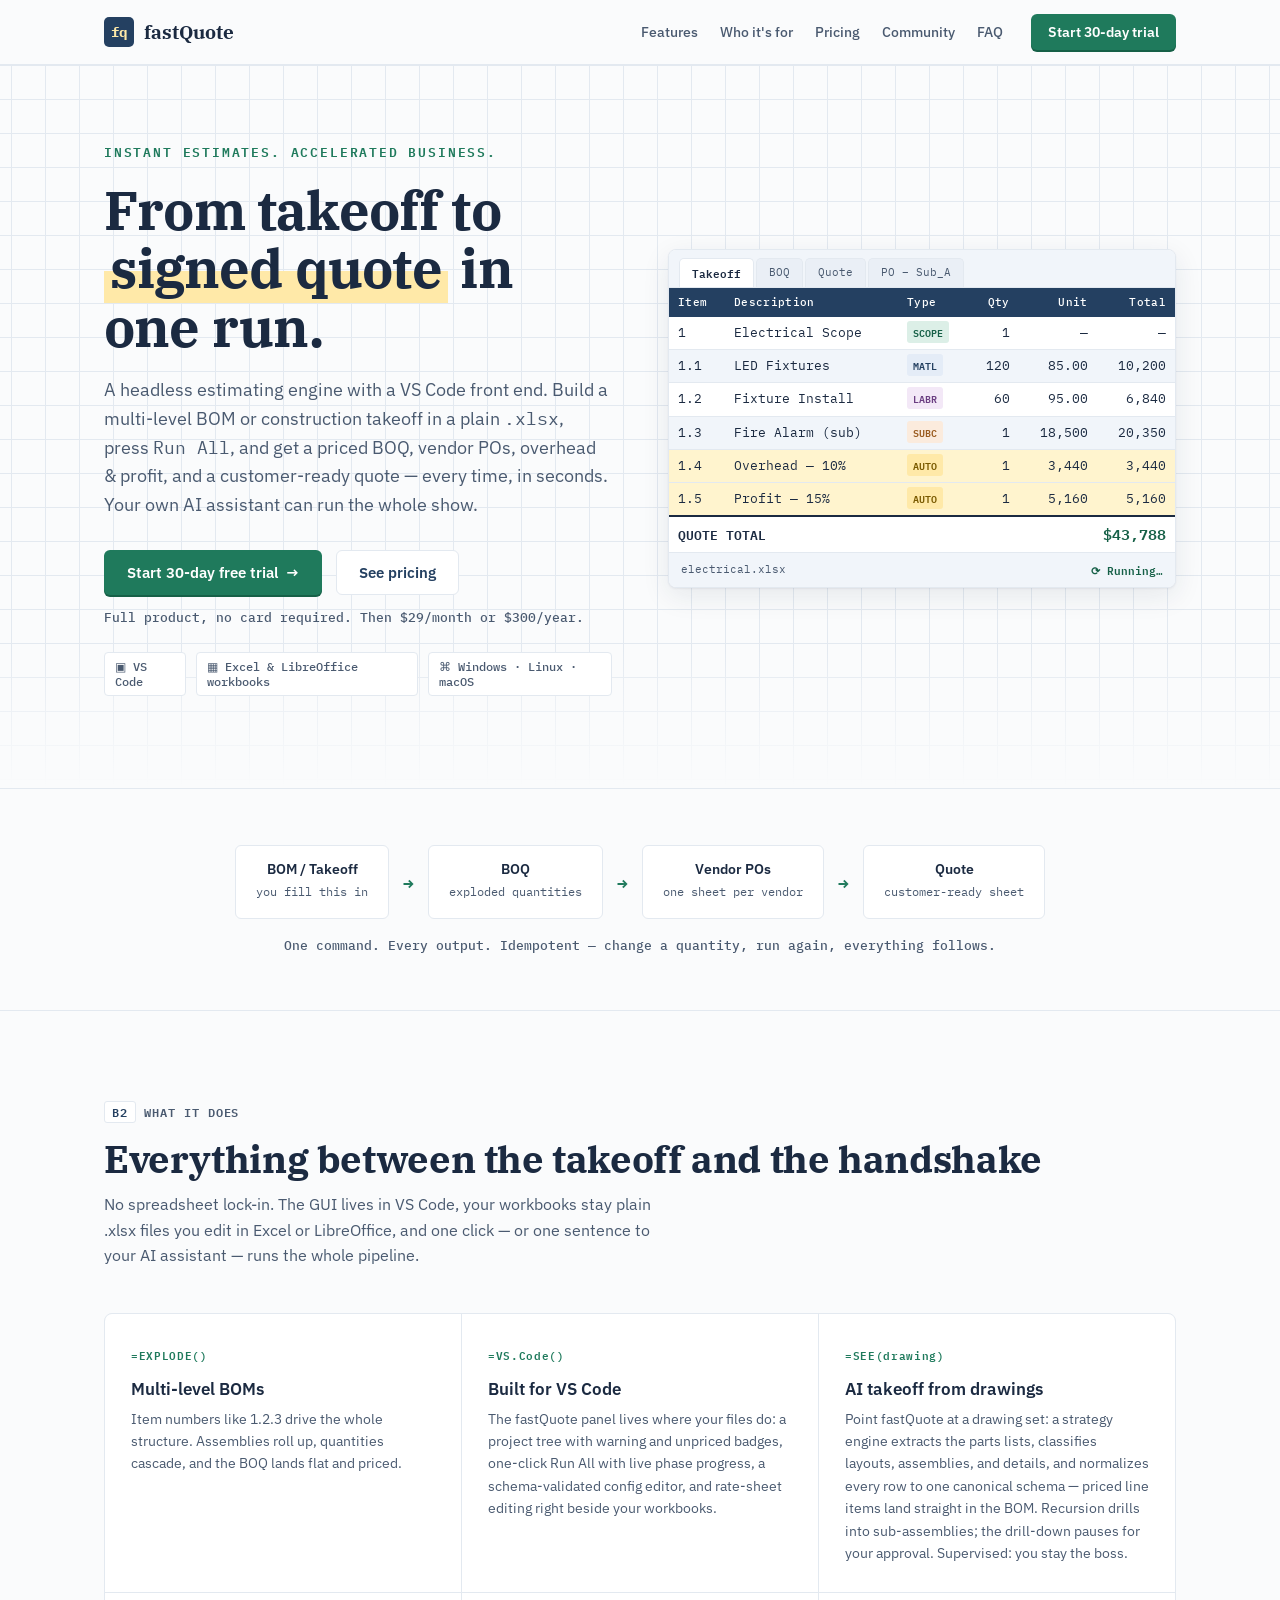
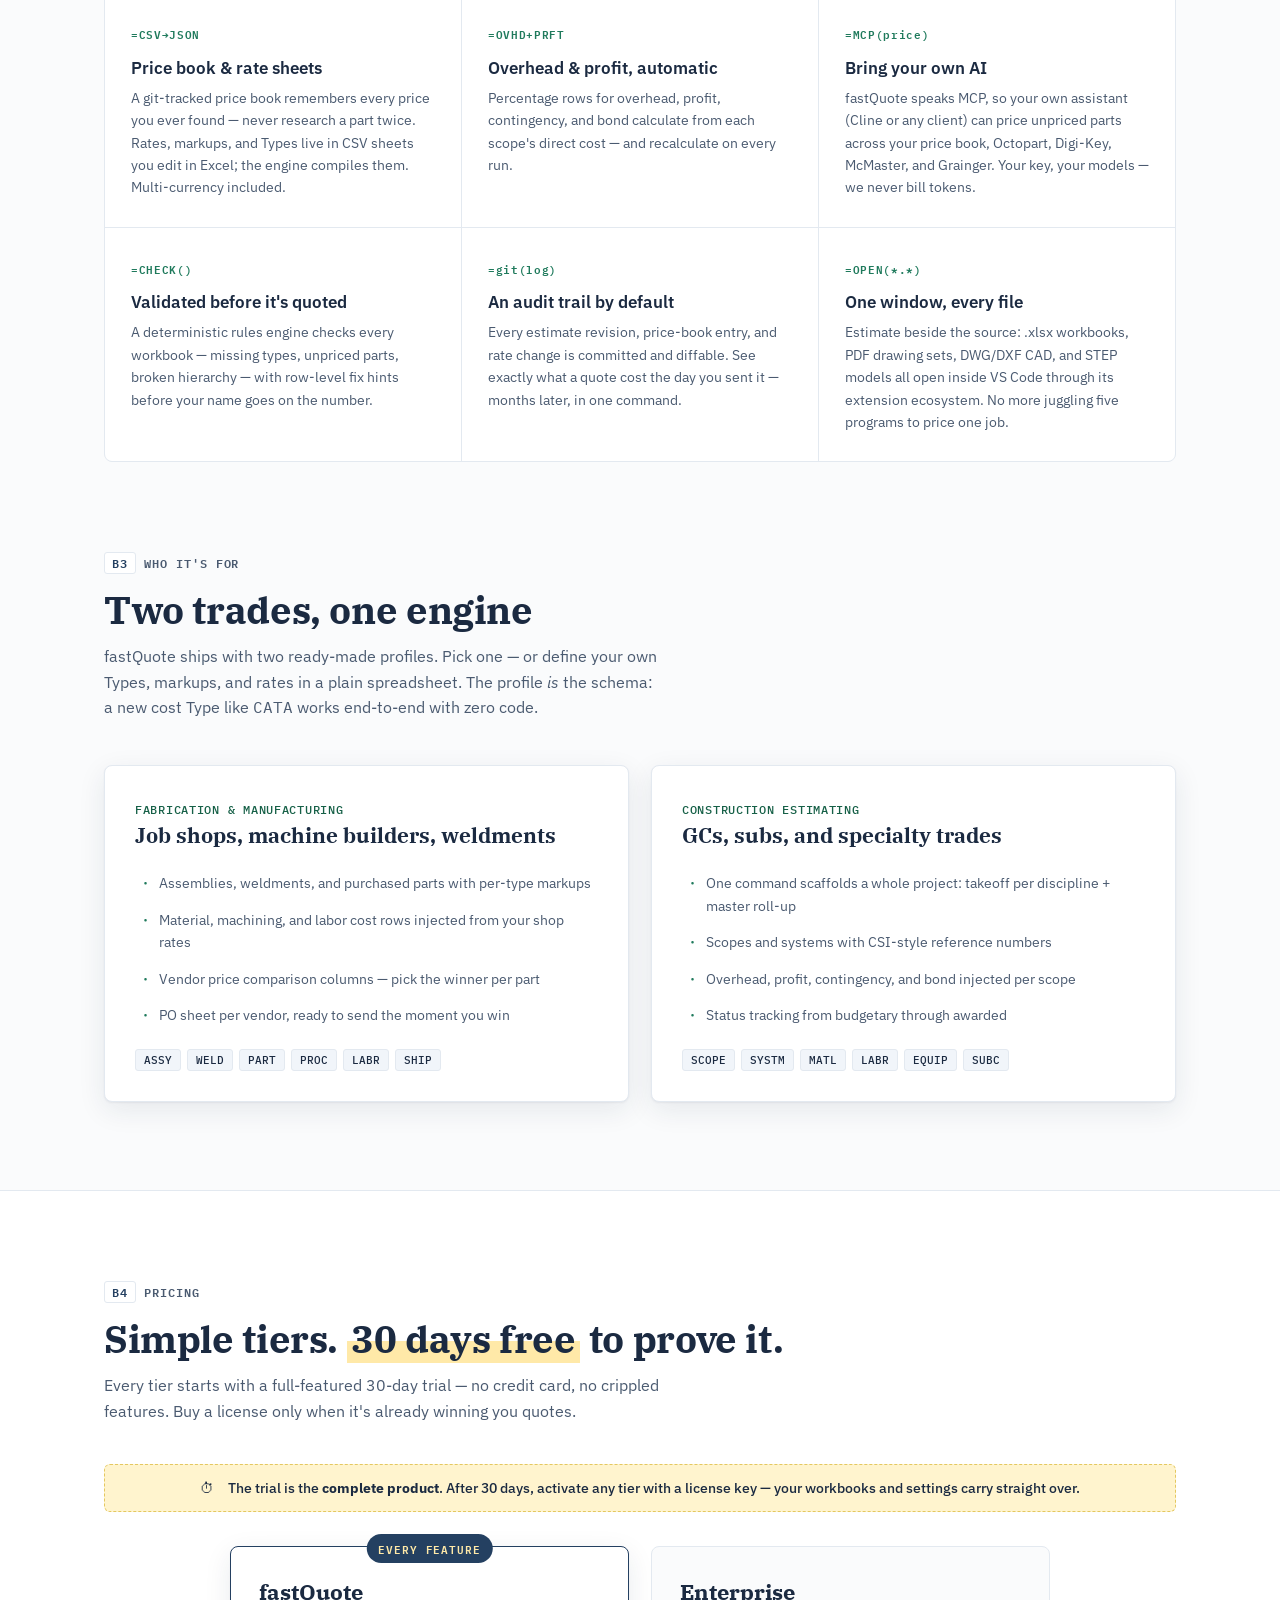
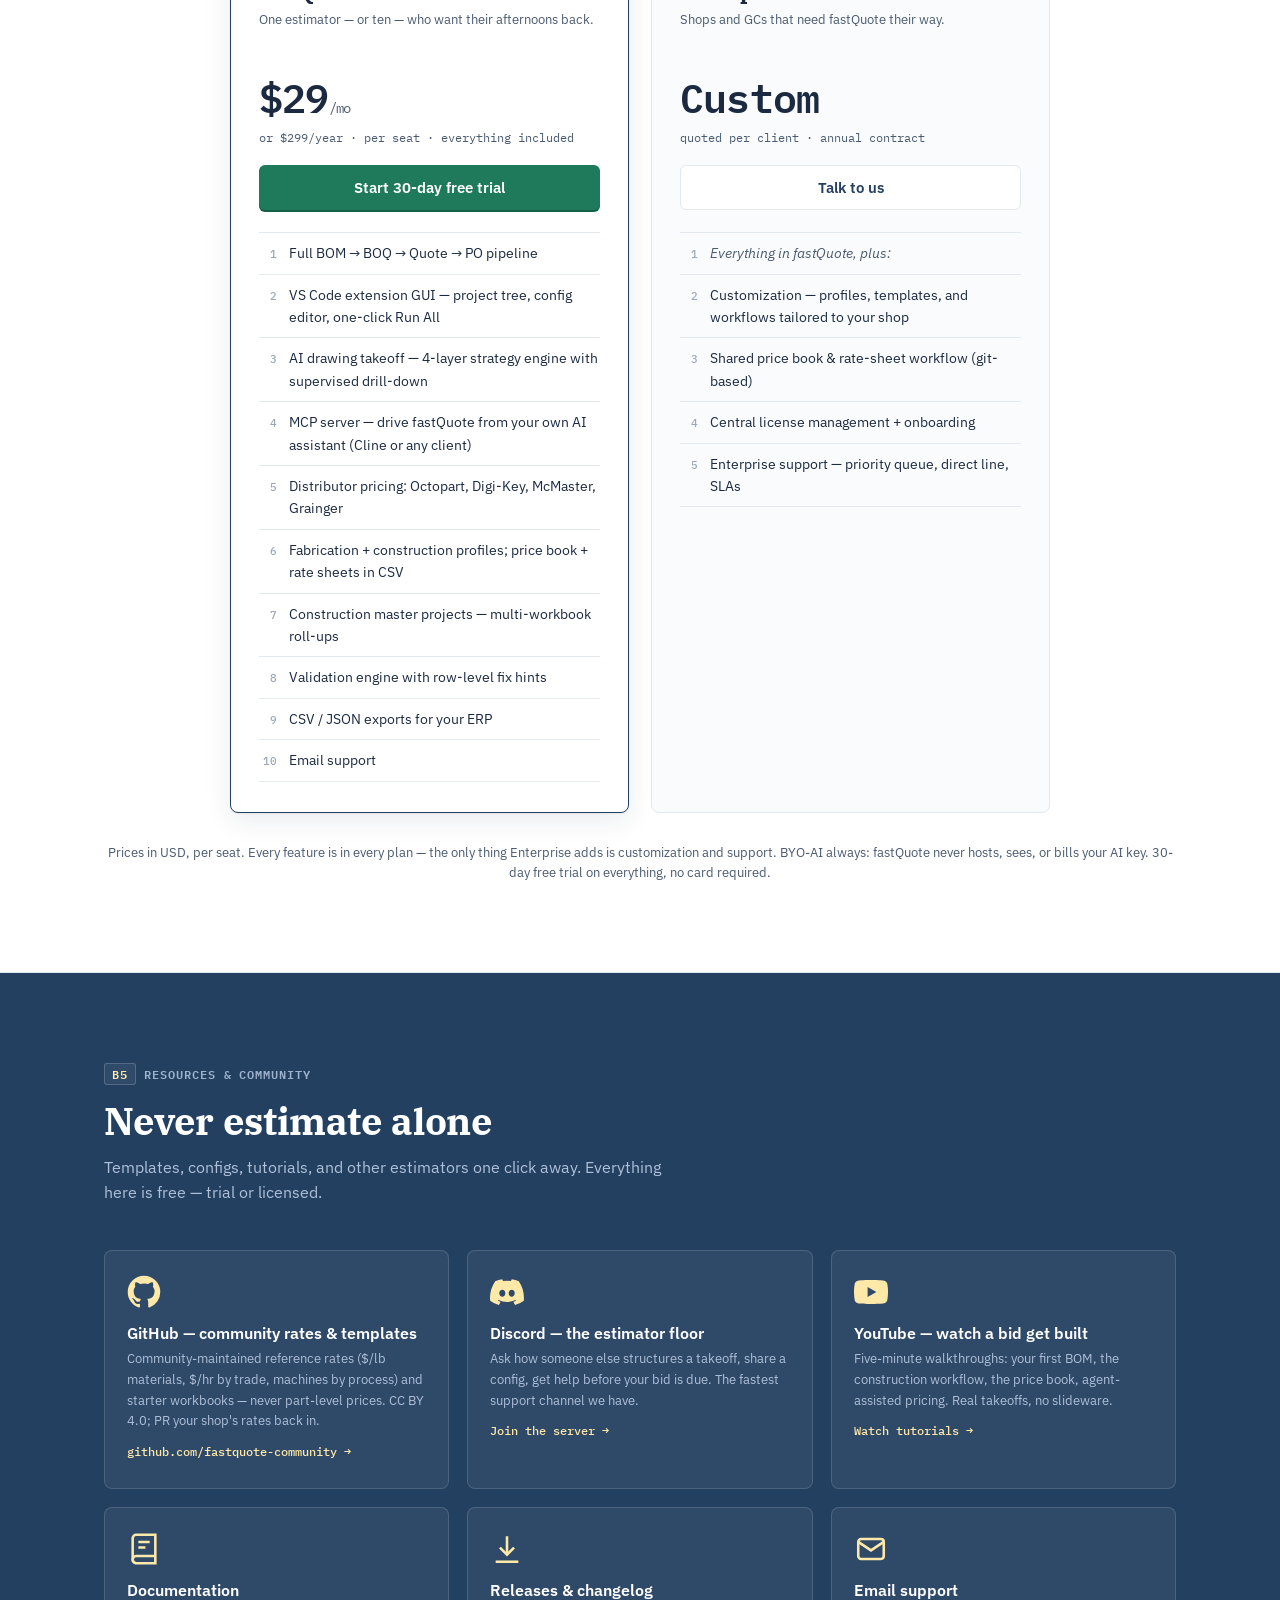
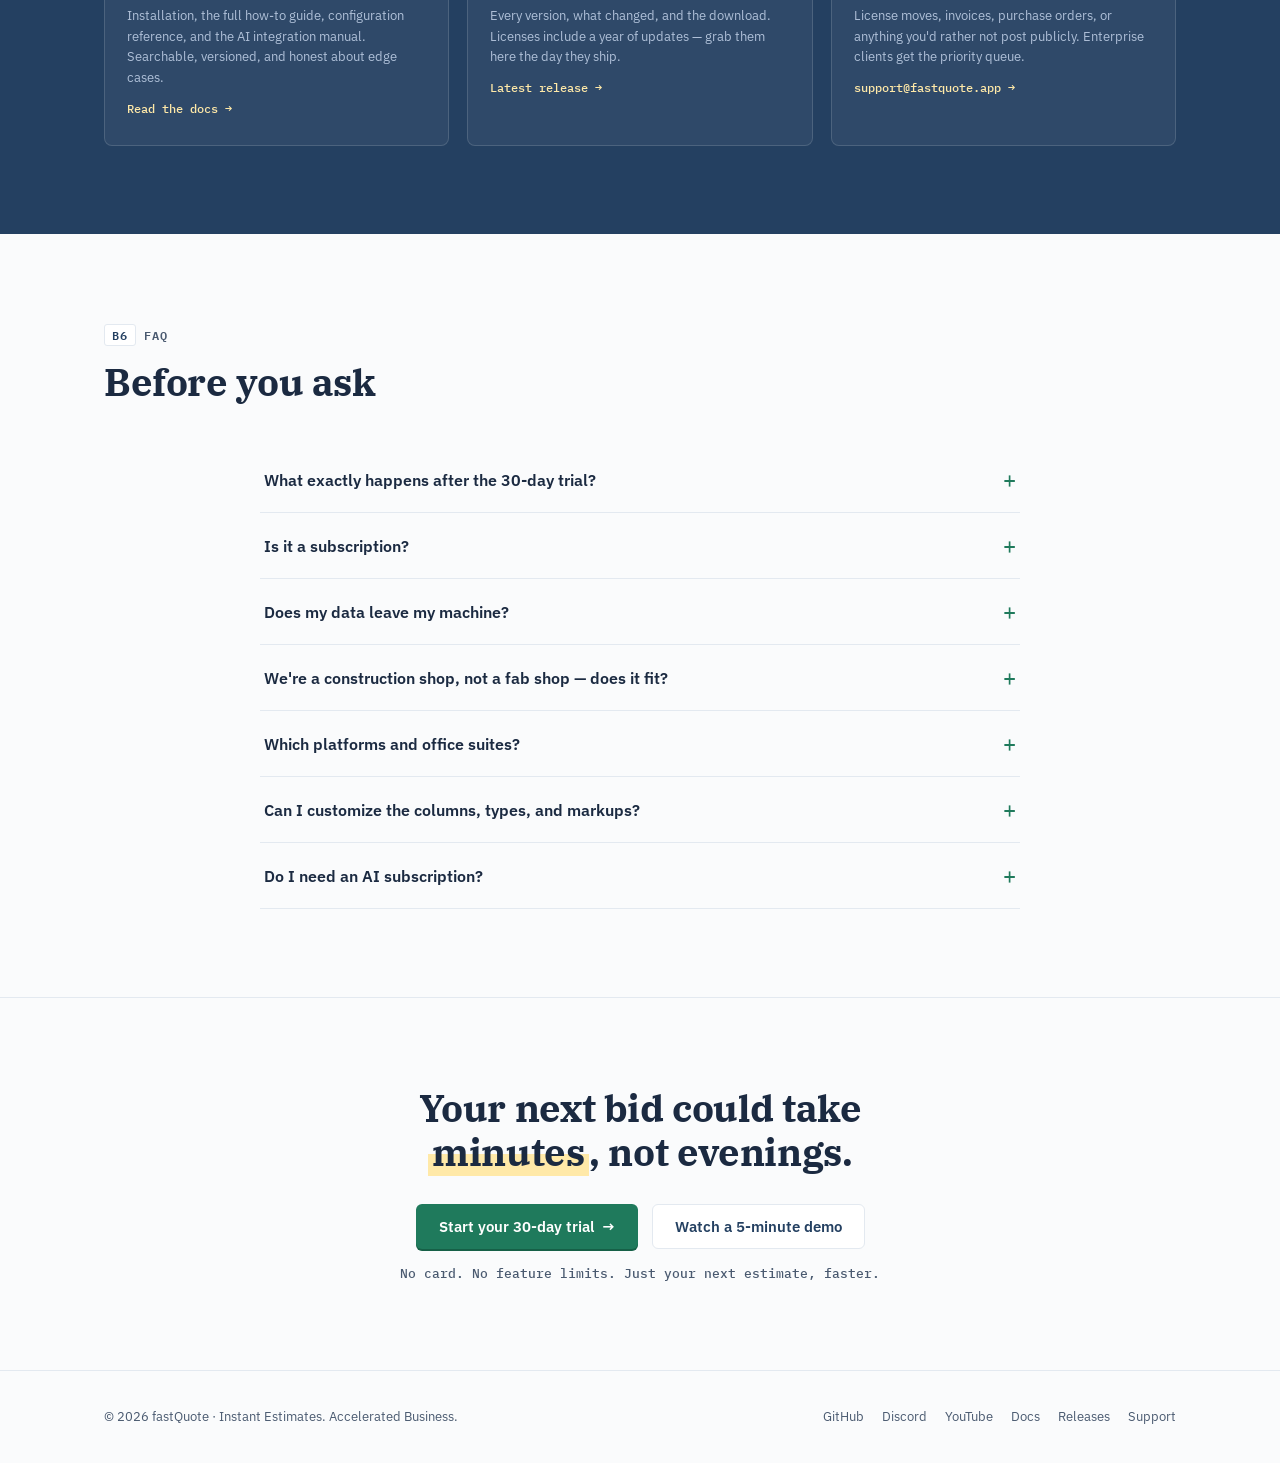
==== index.html @ b862ee23 "Simplify subscription description in index.html Removed pricing details from subscription explanatio" ====
<!DOCTYPE html>
<html lang="en">
<head>
<meta charset="utf-8">
<meta name="viewport" content="width=device-width, initial-scale=1">
<title>fastQuote — BOM estimating & quoting in VS Code, Excel & LibreOffice</title>
<meta name="description" content="fastQuote turns a Bill of Materials into a priced, customer-ready quote in one run. Multi-level BOMs, automatic BOQs, vendor POs, overhead & profit — VS Code GUI, git-tracked price book, and your own AI agent (bring your key). 30-day free trial.">

<!-- ═══════════════════════════════════════════════════════════════
     EDIT ME — one place for every link and price on the page.
     Replace the placeholder URLs before going live.
     ═══════════════════════════════════════════════════════════════ -->
<script>
  const LINKS = {
    trial:    "https://payhip.com/fastquote",            // trial download / checkout
    buyPro:   "https://payhip.com/b/fastquote-pro",       // Tier 1 — all features
    buyEnt:   "mailto:support@fastquote.app?subject=Enterprise",  // Tier 2 — quoted
    github:   "https://github.com/Skawurl/fastquote-community",  // community rates + templates (CC BY 4.0)
    discord:  "https://discord.gg/fastquote",
    youtube:  "https://youtube.com/@fastquote",
    docs:     "https://docs.fastquote.app",
    support:  "mailto:support@fastquote.app",
    releases: "https://github.com/fastquote/releases",
  };
</script>

<link rel="preconnect" href="https://fonts.googleapis.com">
<link rel="preconnect" href="https://fonts.gstatic.com" crossorigin>
<link href="https://fonts.googleapis.com/css2?family=IBM+Plex+Serif:wght@600;700&family=IBM+Plex+Sans:wght@400;500;600&family=IBM+Plex+Mono:wght@400;500;600&display=swap" rel="stylesheet">
<link rel="icon" href='data:image/svg+xml,<svg xmlns="http://www.w3.org/2000/svg" viewBox="0 0 32 32"><rect width="32" height="32" rx="4" fill="%23244061"/><text x="16" y="22" font-family="monospace" font-size="15" font-weight="700" fill="%23FFE9A8" text-anchor="middle">fq</text></svg>'>

<style>
/* ── Tokens ─────────────────────────────────────────────────────── */
:root{
  --ink:        #1B2A41;   /* headline / body navy-ink            */
  --ink-soft:   #4A5A70;   /* secondary text                      */
  --navy:       #244061;   /* brand header navy (from the app)    */
  --paper:      #FAFBFC;   /* cool graph-paper white              */
  --grid:       #E3E9F0;   /* hairline cell borders               */
  --ledger:     #1F7A5C;   /* money green — totals & CTAs         */
  --ledger-dk:  #166047;
  --cell-yellow:#FFE9A8;   /* the app's input-cell highlight      */
  --cell-yellow-soft:#FFF4CE;
  --row-alt:    #F1F5FA;   /* alt-row tint (from the app)         */
  --white:      #FFFFFF;

  --serif: "IBM Plex Serif", Georgia, serif;
  --sans:  "IBM Plex Sans", -apple-system, "Segoe UI", sans-serif;
  --mono:  "IBM Plex Mono", "SFMono-Regular", Consolas, monospace;

  --wrap: 1120px;
  --radius: 6px;
  --shadow: 0 1px 2px rgba(27,42,65,.06), 0 8px 28px rgba(27,42,65,.09);
}
*{box-sizing:border-box;margin:0;padding:0}
html{scroll-behavior:smooth}
@media (prefers-reduced-motion: reduce){
  html{scroll-behavior:auto}
  *,*::before,*::after{animation-duration:.01ms!important;animation-iteration-count:1!important;transition-duration:.01ms!important}
}
body{
  font:16px/1.6 var(--sans);
  color:var(--ink);
  background:var(--paper);
}
img,svg{display:block}
a{color:var(--navy)}
:focus-visible{outline:3px solid var(--ledger);outline-offset:2px;border-radius:2px}
.wrap{max-width:var(--wrap);margin:0 auto;padding:0 24px}
.mono{font-family:var(--mono)}
.hl{background:linear-gradient(transparent 55%, var(--cell-yellow) 55%);padding:0 .12em}

/* section eyebrow — styled like a cell reference, because that's
   how estimators actually navigate: by cell, not by chapter */
.cellref{
  font:600 12px/1 var(--mono);
  letter-spacing:.08em;
  color:var(--ink-soft);
  display:inline-flex;align-items:center;gap:8px;
  margin-bottom:14px;
}
.cellref::before{
  content:attr(data-ref);
  background:var(--white);border:1px solid var(--grid);
  padding:4px 7px;border-radius:3px;color:var(--navy);
}

h2{font:700 clamp(26px,3.4vw,38px)/1.15 var(--serif);letter-spacing:-.01em}
.sub{color:var(--ink-soft);max-width:56ch;margin-top:12px}
section{padding:88px 0}

/* ── Buttons ───────────────────────────────────────────────────── */
.btn{
  display:inline-flex;align-items:center;gap:8px;
  font:600 15px/1 var(--sans);
  padding:14px 22px;border-radius:var(--radius);
  text-decoration:none;border:1px solid transparent;
  transition:transform .12s ease, box-shadow .12s ease, background .12s ease;
  cursor:pointer;
}
.btn:hover{transform:translateY(-1px)}
.btn:active{transform:translateY(0)}
.btn-primary{background:var(--ledger);color:#fff;box-shadow:0 2px 0 var(--ledger-dk)}
.btn-primary:hover{background:var(--ledger-dk)}
.btn-ghost{background:var(--white);color:var(--navy);border-color:var(--grid)}
.btn-ghost:hover{border-color:var(--navy)}
.btn .arrow{transition:transform .12s ease}
.btn:hover .arrow{transform:translateX(3px)}

/* ── Nav ───────────────────────────────────────────────────────── */
header.site{
  position:sticky;top:0;z-index:50;
  background:rgba(250,251,252,.92);backdrop-filter:blur(8px);
  border-bottom:1px solid var(--grid);
}
.nav{display:flex;align-items:center;gap:28px;height:64px}
.logo{display:flex;align-items:center;gap:10px;font:700 19px var(--serif);color:var(--ink);text-decoration:none}
.logo .mark{
  width:30px;height:30px;border-radius:5px;background:var(--navy);
  color:var(--cell-yellow);font:700 14px/30px var(--mono);text-align:center;
}
.nav-links{display:flex;gap:22px;margin-left:auto}
.nav-links a{font:500 14px var(--sans);color:var(--ink-soft);text-decoration:none}
.nav-links a:hover{color:var(--ink)}
.nav .btn{padding:10px 16px;font-size:14px}
@media (max-width:820px){.nav-links{display:none}}

/* ── Hero ──────────────────────────────────────────────────────── */
.hero{
  padding:76px 0 92px;
  background:
    linear-gradient(var(--grid) 1px, transparent 1px),
    linear-gradient(90deg, var(--grid) 1px, transparent 1px);
  background-size:34px 34px;
  background-position:center top;
  border-bottom:1px solid var(--grid);
  position:relative;
}
.hero::after{ /* fade the graph paper toward the bottom */
  content:"";position:absolute;inset:auto 0 0 0;height:140px;
  background:linear-gradient(transparent, var(--paper));pointer-events:none;
}
.hero .wrap{display:grid;grid-template-columns:minmax(0,1fr) minmax(0,1fr);gap:56px;align-items:center;position:relative;z-index:1}
.hero h1{font:700 clamp(34px,4.6vw,54px)/1.08 var(--serif);letter-spacing:-.015em}
.hero .tagline{font:600 13px var(--mono);letter-spacing:.14em;text-transform:uppercase;color:var(--ledger);margin-bottom:18px}
.hero p.lede{color:var(--ink-soft);font-size:18px;margin:20px 0 30px;max-width:46ch}
.hero .cta-row{display:flex;gap:14px;flex-wrap:wrap;align-items:center}
.trial-note{font:500 13px var(--mono);color:var(--ink-soft)}
.suite-badges{display:flex;gap:10px;margin-top:26px}
.suite-badges span{
  font:500 12px var(--mono);color:var(--ink-soft);
  background:var(--white);border:1px solid var(--grid);
  padding:6px 10px;border-radius:4px;
}
@media (max-width:920px){
  .hero .wrap{grid-template-columns:1fr}
  .hero-sheet{max-width:560px}
}

/* ── The signature: a takeoff sheet that runs itself ───────────── */
.hero-sheet{
  background:var(--white);border:1px solid var(--grid);border-radius:8px;
  box-shadow:var(--shadow);overflow:hidden;
  font:13px/1.4 var(--mono);
}
.sheet-tabs{display:flex;gap:2px;background:var(--row-alt);border-bottom:1px solid var(--grid);padding:8px 10px 0}
.sheet-tabs span{
  padding:6px 12px;border:1px solid var(--grid);border-bottom:none;
  border-radius:5px 5px 0 0;background:#EAEFF6;color:var(--ink-soft);font-size:11px;
}
.sheet-tabs .on{background:var(--white);color:var(--ink);font-weight:600}
.sheet table{width:100%;border-collapse:collapse}
.sheet th{
  background:var(--navy);color:#fff;font-weight:500;font-size:11px;
  text-align:left;padding:7px 9px;letter-spacing:.03em;
}
.sheet td{padding:7px 9px;border-bottom:1px solid var(--grid);white-space:nowrap}
.sheet tr:nth-child(even) td{background:var(--row-alt)}
.sheet .num{text-align:right}
.sheet .typ{font-size:10px;font-weight:600;padding:2px 6px;border-radius:3px}
.typ.scope{background:#DCEFE7;color:var(--ledger-dk)}
.typ.matl{background:#E4ECF7;color:var(--navy)}
.typ.labr{background:#F3E8F7;color:#6B3E82}
.typ.subc{background:#FBEBDD;color:#9A5B1F}
.typ.auto{background:var(--cell-yellow);color:#7A5A00}
.sheet .row-anim{opacity:0;transform:translateY(4px);animation:rowIn .45s ease forwards}
@keyframes rowIn{to{opacity:1;transform:none}}
.sheet .auto-row td{background:var(--cell-yellow-soft)!important}
.sheet tfoot td{
  border-top:2px solid var(--ink);border-bottom:none;
  font-weight:600;background:var(--white)!important;
}
.sheet tfoot .grand{color:var(--ledger-dk);font-size:15px}
.sheet-caption{
  display:flex;justify-content:space-between;align-items:center;
  padding:9px 12px;background:var(--row-alt);border-top:1px solid var(--grid);
  font-size:11px;color:var(--ink-soft);
}
.sheet-caption .run{color:var(--ledger-dk);font-weight:600}

/* ── Pipeline strip ────────────────────────────────────────────── */
.pipeline{padding:56px 0;border-bottom:1px solid var(--grid)}
.pipe-row{display:flex;align-items:center;gap:0;flex-wrap:wrap;justify-content:center}
.pipe{
  background:var(--white);border:1px solid var(--grid);border-radius:var(--radius);
  padding:14px 20px;text-align:center;min-width:130px;
}
.pipe b{display:block;font:600 14px var(--sans)}
.pipe small{font:400 12px var(--mono);color:var(--ink-soft)}
.pipe-arrow{font:600 18px var(--mono);color:var(--ledger);padding:0 14px}
.pipe-note{text-align:center;margin-top:18px;font:500 13px var(--mono);color:var(--ink-soft)}
@media (max-width:760px){.pipe-arrow{transform:rotate(90deg);padding:6px 0}.pipe-row{flex-direction:column}}

/* ── Features ──────────────────────────────────────────────────── */
.feat-grid{display:grid;grid-template-columns:repeat(3,1fr);gap:1px;background:var(--grid);border:1px solid var(--grid);border-radius:8px;overflow:hidden;margin-top:44px}
.feat{background:var(--white);padding:28px 26px}
.feat:hover{background:var(--row-alt)}
.feat .fx{font:600 11px var(--mono);color:var(--ledger);letter-spacing:.06em}
.feat h3{font:600 17px var(--sans);margin:10px 0 8px}
.feat p{font-size:14px;color:var(--ink-soft)}
@media (max-width:880px){.feat-grid{grid-template-columns:1fr 1fr}}
@media (max-width:560px){.feat-grid{grid-template-columns:1fr}}

/* ── Profiles ──────────────────────────────────────────────────── */
.profiles{display:grid;grid-template-columns:1fr 1fr;gap:22px;margin-top:44px}
.profile{
  background:var(--white);border:1px solid var(--grid);border-radius:8px;
  padding:30px;box-shadow:var(--shadow);
}
.profile h3{font:700 21px var(--serif)}
.profile .who{font:500 12px var(--mono);color:var(--ledger-dk);letter-spacing:.06em;text-transform:uppercase}
.profile ul{list-style:none;margin-top:16px}
.profile li{padding:7px 0 7px 24px;font-size:14px;color:var(--ink-soft);position:relative}
.profile li::before{content:"·";position:absolute;left:8px;color:var(--ledger);font-weight:700}
.profile .types{margin-top:16px;display:flex;flex-wrap:wrap;gap:6px}
.profile .types span{font:500 11px var(--mono);background:var(--row-alt);border:1px solid var(--grid);padding:3px 8px;border-radius:3px}
@media (max-width:820px){.profiles{grid-template-columns:1fr}}

/* ── Pricing ───────────────────────────────────────────────────── */
#pricing{background:var(--white);border-block:1px solid var(--grid)}
.trial-banner{
  margin:40px 0 34px;display:flex;align-items:center;gap:14px;justify-content:center;
  background:var(--cell-yellow-soft);border:1px dashed #E4C860;border-radius:var(--radius);
  padding:14px 20px;font:500 14px var(--sans);
}
.trial-banner .mono{font-weight:600;color:var(--ledger-dk)}
.tiers{display:grid;grid-template-columns:repeat(2,1fr);gap:22px;align-items:stretch;max-width:820px;margin:0 auto}
.tier{
  background:var(--paper);border:1px solid var(--grid);border-radius:8px;
  padding:30px 28px;display:flex;flex-direction:column;position:relative;
}
.tier.featured{
  background:var(--white);border-color:var(--navy);
  box-shadow:var(--shadow);transform:translateY(-8px);
}
.tier .flag{
  position:absolute;top:-13px;left:50%;transform:translateX(-50%);
  background:var(--navy);color:var(--cell-yellow);
  font:600 11px var(--mono);letter-spacing:.08em;
  padding:5px 12px;border-radius:99px;white-space:nowrap;
}
.tier h3{font:700 22px var(--serif)}
.tier .for{font-size:13px;color:var(--ink-soft);margin-top:4px;min-height:38px}
.tier .price{font:600 40px var(--mono);margin:18px 0 2px;letter-spacing:-.02em}
.tier .price small{font-size:14px;color:var(--ink-soft);font-weight:400}
.tier .per{font:400 12px var(--mono);color:var(--ink-soft);margin-bottom:20px}
.tier .btn{justify-content:center;margin-bottom:22px}
/* feature list styled as ledger rows — row numbers carry the count */
.tier ol{list-style:none;counter-reset:row;border-top:1px solid var(--grid)}
.tier ol li{
  counter-increment:row;
  display:flex;gap:12px;align-items:baseline;
  padding:9px 2px;border-bottom:1px solid var(--grid);
  font-size:14px;
}
.tier ol li::before{
  content:counter(row);
  font:500 11px var(--mono);color:#9AA7B8;min-width:16px;text-align:right;
}
.tier ol li.inherit{color:var(--ink-soft);font-style:italic}
@media (max-width:880px){
  .tiers{grid-template-columns:1fr;max-width:460px;margin:0 auto}
  .tier.featured{transform:none}
}
.pricing-fine{margin-top:30px;text-align:center;font-size:13px;color:var(--ink-soft)}

/* ── Resources / community ─────────────────────────────────────── */
#resources{background:var(--navy);color:#DCE6F1}
#resources h2{color:#fff}
#resources .cellref{color:#9FB2CC}
#resources .cellref::before{background:rgba(255,255,255,.06);border-color:rgba(255,255,255,.18);color:var(--cell-yellow)}
#resources .sub{color:#AFC0D8}
.res-grid{display:grid;grid-template-columns:repeat(3,1fr);gap:18px;margin-top:44px}
.res{
  display:block;text-decoration:none;color:inherit;
  background:rgba(255,255,255,.05);border:1px solid rgba(255,255,255,.14);
  border-radius:8px;padding:24px 22px;
  transition:background .12s ease, border-color .12s ease, transform .12s ease;
}
.res:hover{background:rgba(255,255,255,.1);border-color:rgba(255,255,255,.35);transform:translateY(-2px)}
.res .ricon{width:34px;height:34px;margin-bottom:14px;color:var(--cell-yellow)}
.res b{display:block;font:600 16px var(--sans);color:#fff}
.res p{font-size:13px;color:#AFC0D8;margin-top:6px}
.res .rlink{font:500 12px var(--mono);color:var(--cell-yellow);margin-top:12px;display:inline-block}
@media (max-width:880px){.res-grid{grid-template-columns:1fr 1fr}}
@media (max-width:560px){.res-grid{grid-template-columns:1fr}}

/* ── FAQ ───────────────────────────────────────────────────────── */
.faq{max-width:760px;margin:44px auto 0}
.faq details{border-bottom:1px solid var(--grid)}
.faq summary{
  font:600 16px var(--sans);padding:18px 4px;cursor:pointer;list-style:none;
  display:flex;justify-content:space-between;align-items:center;gap:16px;
}
.faq summary::after{content:"+";font:400 22px var(--mono);color:var(--ledger)}
.faq details[open] summary::after{content:"–"}
.faq details p{padding:0 4px 20px;color:var(--ink-soft);font-size:15px;max-width:64ch}

/* ── Final CTA + footer ────────────────────────────────────────── */
.final{border-top:1px solid var(--grid);text-align:center}
.final h2{max-width:20ch;margin:0 auto}
.final .cta-row{justify-content:center;display:flex;gap:14px;margin-top:30px;flex-wrap:wrap}
footer.site{border-top:1px solid var(--grid);padding:36px 0;font-size:13px;color:var(--ink-soft)}
footer .wrap{display:flex;justify-content:space-between;gap:20px;flex-wrap:wrap;align-items:center}
footer nav{display:flex;gap:18px;flex-wrap:wrap}
footer a{color:var(--ink-soft);text-decoration:none}
footer a:hover{color:var(--ink)}

/* scroll-reveal */
.reveal{opacity:0;transform:translateY(14px);transition:opacity .55s ease, transform .55s ease}
.reveal.in{opacity:1;transform:none}
</style>
</head>
<body>

<!-- ═══ Nav ═══ -->
<header class="site">
  <div class="wrap nav">
    <a class="logo" href="#top"><span class="mark">fq</span>fastQuote</a>
    <nav class="nav-links" aria-label="Site">
      <a href="#features">Features</a>
      <a href="#profiles">Who it's for</a>
      <a href="#pricing">Pricing</a>
      <a href="#resources">Community</a>
      <a href="#faq">FAQ</a>
    </nav>
    <a class="btn btn-primary" data-link="trial" href="#pricing">Start 30-day trial</a>
  </div>
</header>

<!-- ═══ Hero ═══ -->
<section class="hero" id="top">
  <div class="wrap">
    <div>
      <div class="tagline">Instant estimates. Accelerated business.</div>
      <h1>From takeoff to <span class="hl">signed quote</span> in one run.</h1>
      <p class="lede">A headless estimating engine with a VS Code front end. Build a multi-level BOM or construction takeoff in a plain <span class="mono">.xlsx</span>, press <span class="mono">Run All</span>, and get a priced BOQ, vendor POs, overhead &amp; profit, and a customer-ready quote — every time, in seconds. Your own AI assistant can run the whole show.</p>
      <div class="cta-row">
        <a class="btn btn-primary" data-link="trial" href="#">Start 30-day free trial <span class="arrow">→</span></a>
        <a class="btn btn-ghost" href="#pricing">See pricing</a>
      </div>
      <p class="trial-note" style="margin-top:14px">Full product, no card required. Then $29/month or $300/year.</p>
      <div class="suite-badges">
        <span>▣ VS Code</span>
        <span>▦ Excel &amp; LibreOffice workbooks</span>
        <span>⌘ Windows · Linux · macOS</span>
      </div>
    </div>

    <!-- Signature: the takeoff that runs itself -->
    <div class="hero-sheet" aria-label="Example: fastQuote pricing a takeoff automatically">
      <div class="sheet-tabs">
        <span class="on">Takeoff</span><span>BOQ</span><span>Quote</span><span>PO – Sub_A</span>
      </div>
      <div class="sheet">
        <table>
          <thead>
            <tr><th>Item</th><th>Description</th><th>Type</th><th class="num">Qty</th><th class="num">Unit</th><th class="num">Total</th></tr>
          </thead>
          <tbody id="sheetRows">
            <tr class="row-anim" style="animation-delay:.15s"><td>1</td><td>Electrical Scope</td><td><span class="typ scope">SCOPE</span></td><td class="num">1</td><td class="num">—</td><td class="num">—</td></tr>
            <tr class="row-anim" style="animation-delay:.35s"><td>1.1</td><td>LED Fixtures</td><td><span class="typ matl">MATL</span></td><td class="num">120</td><td class="num">85.00</td><td class="num">10,200</td></tr>
            <tr class="row-anim" style="animation-delay:.55s"><td>1.2</td><td>Fixture Install</td><td><span class="typ labr">LABR</span></td><td class="num">60</td><td class="num">95.00</td><td class="num">6,840</td></tr>
            <tr class="row-anim" style="animation-delay:.75s"><td>1.3</td><td>Fire Alarm (sub)</td><td><span class="typ subc">SUBC</span></td><td class="num">1</td><td class="num">18,500</td><td class="num">20,350</td></tr>
            <tr class="row-anim auto-row" style="animation-delay:1.15s"><td>1.4</td><td>Overhead — 10%</td><td><span class="typ auto">AUTO</span></td><td class="num">1</td><td class="num">3,440</td><td class="num">3,440</td></tr>
            <tr class="row-anim auto-row" style="animation-delay:1.35s"><td>1.5</td><td>Profit — 15%</td><td><span class="typ auto">AUTO</span></td><td class="num">1</td><td class="num">5,160</td><td class="num">5,160</td></tr>
          </tbody>
          <tfoot>
            <tr class="row-anim" style="animation-delay:1.7s">
              <td colspan="4">QUOTE TOTAL</td>
              <td class="num" colspan="2"><span class="grand" id="grandTotal">$45,990</span></td>
            </tr>
          </tfoot>
        </table>
      </div>
      <div class="sheet-caption">
        <span>electrical.xlsx</span>
        <span class="run" id="runStatus">▶ Run All</span>
      </div>
    </div>
  </div>
</section>

<!-- ═══ Pipeline ═══ -->
<section class="pipeline">
  <div class="wrap">
    <div class="pipe-row reveal">
      <div class="pipe"><b>BOM / Takeoff</b><small>you fill this in</small></div>
      <span class="pipe-arrow">→</span>
      <div class="pipe"><b>BOQ</b><small>exploded quantities</small></div>
      <span class="pipe-arrow">→</span>
      <div class="pipe"><b>Vendor POs</b><small>one sheet per vendor</small></div>
      <span class="pipe-arrow">→</span>
      <div class="pipe"><b>Quote</b><small>customer-ready sheet</small></div>
    </div>
    <p class="pipe-note reveal">One command. Every output. Idempotent — change a quantity, run again, everything follows.</p>
  </div>
</section>

<!-- ═══ Features ═══ -->
<section id="features">
  <div class="wrap">
    <span class="cellref" data-ref="B2">WHAT IT DOES</span>
    <h2>Everything between the takeoff and the handshake</h2>
    <p class="sub">No spreadsheet lock-in. The GUI lives in VS Code, your workbooks stay plain .xlsx files you edit in Excel or LibreOffice, and one click — or one sentence to your AI assistant — runs the whole pipeline.</p>

    <div class="feat-grid">
      <div class="feat reveal"><span class="fx mono">=EXPLODE()</span><h3>Multi-level BOMs</h3><p>Item numbers like 1.2.3 drive the whole structure. Assemblies roll up, quantities cascade, and the BOQ lands flat and priced.</p></div>
      <div class="feat reveal"><span class="fx mono">=VS.Code()</span><h3>Built for VS Code</h3><p>The fastQuote panel lives where your files do: a project tree with warning and unpriced badges, one-click Run All with live phase progress, a schema-validated config editor, and rate-sheet editing right beside your workbooks.</p></div>
      <div class="feat reveal"><span class="fx mono">=SEE(drawing)</span><h3>AI takeoff from drawings</h3><p>Point fastQuote at a drawing set: a strategy engine extracts the parts lists, classifies layouts, assemblies, and details, and normalizes every row to one canonical schema — priced line items land straight in the BOM. Recursion drills into sub-assemblies; the drill-down pauses for your approval. Supervised: you stay the boss.</p></div>
      <div class="feat reveal"><span class="fx mono">=CSV→JSON</span><h3>Price book &amp; rate sheets</h3><p>A git-tracked price book remembers every price you ever found — never research a part twice. Rates, markups, and Types live in CSV sheets you edit in Excel; the engine compiles them. Multi-currency included.</p></div>
      <div class="feat reveal"><span class="fx mono">=OVHD+PRFT</span><h3>Overhead &amp; profit, automatic</h3><p>Percentage rows for overhead, profit, contingency, and bond calculate from each scope's direct cost — and recalculate on every run.</p></div>
      <div class="feat reveal"><span class="fx mono">=MCP(price)</span><h3>Bring your own AI</h3><p>fastQuote speaks MCP, so your own assistant (Cline or any client) can price unpriced parts across your price book, Octopart, Digi-Key, McMaster, and Grainger. Your key, your models — we never bill tokens.</p></div>
      <div class="feat reveal"><span class="fx mono">=CHECK()</span><h3>Validated before it's quoted</h3><p>A deterministic rules engine checks every workbook — missing types, unpriced parts, broken hierarchy — with row-level fix hints before your name goes on the number.</p></div>
      <div class="feat reveal"><span class="fx mono">=git(log)</span><h3>An audit trail by default</h3><p>Every estimate revision, price-book entry, and rate change is committed and diffable. See exactly what a quote cost the day you sent it — months later, in one command.</p></div>
      <div class="feat reveal"><span class="fx mono">=OPEN(*.*)</span><h3>One window, every file</h3><p>Estimate beside the source: .xlsx workbooks, PDF drawing sets, DWG/DXF CAD, and STEP models all open inside VS Code through its extension ecosystem. No more juggling five programs to price one job.</p></div>
    </div>
  </div>
</section>

<!-- ═══ Profiles ═══ -->
<section id="profiles" style="padding-top:0">
  <div class="wrap">
    <span class="cellref" data-ref="B3">WHO IT'S FOR</span>
    <h2>Two trades, one engine</h2>
    <p class="sub">fastQuote ships with two ready-made profiles. Pick one — or define your own Types, markups, and rates in a plain spreadsheet. The profile <em>is</em> the schema: a new cost Type like <span class="mono">CATA</span> works end-to-end with zero code.</p>

    <div class="profiles">
      <div class="profile reveal">
        <span class="who">Fabrication &amp; manufacturing</span>
        <h3>Job shops, machine builders, weldments</h3>
        <ul>
          <li>Assemblies, weldments, and purchased parts with per-type markups</li>
          <li>Material, machining, and labor cost rows injected from your shop rates</li>
          <li>Vendor price comparison columns — pick the winner per part</li>
          <li>PO sheet per vendor, ready to send the moment you win</li>
        </ul>
        <div class="types"><span>ASSY</span><span>WELD</span><span>PART</span><span>PROC</span><span>LABR</span><span>SHIP</span></div>
      </div>
      <div class="profile reveal">
        <span class="who">Construction estimating</span>
        <h3>GCs, subs, and specialty trades</h3>
        <ul>
          <li>One command scaffolds a whole project: takeoff per discipline + master roll-up</li>
          <li>Scopes and systems with CSI-style reference numbers</li>
          <li>Overhead, profit, contingency, and bond injected per scope</li>
          <li>Status tracking from budgetary through awarded</li>
        </ul>
        <div class="types"><span>SCOPE</span><span>SYSTM</span><span>MATL</span><span>LABR</span><span>EQUIP</span><span>SUBC</span></div>
      </div>
    </div>
  </div>
</section>

<!-- ═══ Pricing ═══ -->
<section id="pricing">
  <div class="wrap">
    <span class="cellref" data-ref="B4">PRICING</span>
    <h2>Simple tiers. <span class="hl">30 days free</span> to prove it.</h2>
    <p class="sub">Every tier starts with a full-featured 30-day trial — no credit card, no crippled features. Buy a license only when it's already winning you quotes.</p>

    <div class="trial-banner reveal">
      <span>⏱</span>
      <span>The trial is the <b>complete product</b>. After 30 days, activate any tier with a license key — your workbooks and settings carry straight over.</span>
    </div>

    <!-- EDIT PRICES HERE ─ update the numbers and buy links (LINKS at top of file) -->
    <div class="tiers">

      <div class="tier featured reveal">
        <span class="flag">EVERY FEATURE</span>
        <h3>fastQuote</h3>
        <p class="for">One estimator — or ten — who want their afternoons back.</p>
        <div class="price">$29<small>/mo</small></div>
        <div class="per">or $299/year · per seat · everything included</div>
        <a class="btn btn-primary" data-link="trial" href="#">Start 30-day free trial</a>
        <ol>
          <li>Full BOM → BOQ → Quote → PO pipeline</li>
          <li>VS Code extension GUI — project tree, config editor, one-click Run All</li>
          <li>AI drawing takeoff — 4-layer strategy engine with supervised drill-down</li>
          <li>MCP server — drive fastQuote from your own AI assistant (Cline or any client)</li>
          <li>Distributor pricing: Octopart, Digi-Key, McMaster, Grainger</li>
          <li>Fabrication + construction profiles; price book + rate sheets in CSV</li>
          <li>Construction master projects — multi-workbook roll-ups</li>
          <li>Validation engine with row-level fix hints</li>
          <li>CSV / JSON exports for your ERP</li>
          <li>Email support</li>
        </ol>
      </div>

      <div class="tier reveal">
        <h3>Enterprise</h3>
        <p class="for">Shops and GCs that need fastQuote their way.</p>
        <div class="price">Custom</div>
        <div class="per">quoted per client · annual contract</div>
        <a class="btn btn-ghost" data-link="buyEnt" href="#">Talk to us</a>
        <ol>
          <li class="inherit">Everything in fastQuote, plus:</li>
          <li>Customization — profiles, templates, and workflows tailored to your shop</li>
          <li>Shared price book &amp; rate-sheet workflow (git-based)</li>
          <li>Central license management + onboarding</li>
          <li>Enterprise support — priority queue, direct line, SLAs</li>
        </ol>
      </div>

    </div>

    <p class="pricing-fine">Prices in USD, per seat. Every feature is in every plan — the only thing Enterprise adds is customization and support. BYO-AI always: fastQuote never hosts, sees, or bills your AI key. 30-day free trial on everything, no card required.</p>
  </div>
</section>

<!-- ═══ Resources / Community ═══ -->
<section id="resources">
  <div class="wrap">
    <span class="cellref" data-ref="B5">RESOURCES &amp; COMMUNITY</span>
    <h2>Never estimate alone</h2>
    <p class="sub">Templates, configs, tutorials, and other estimators one click away. Everything here is free — trial or licensed.</p>

    <div class="res-grid">
      <a class="res reveal" data-link="github" href="#">
        <svg class="ricon" viewBox="0 0 24 24" fill="currentColor" aria-hidden="true"><path d="M12 .5A11.5 11.5 0 0 0 .5 12c0 5.08 3.29 9.39 7.86 10.91.58.11.79-.25.79-.56v-2c-3.2.7-3.87-1.54-3.87-1.54-.53-1.33-1.28-1.69-1.28-1.69-1.05-.72.08-.7.08-.7 1.16.08 1.77 1.19 1.77 1.19 1.03 1.77 2.7 1.26 3.36.96.1-.75.4-1.26.73-1.55-2.55-.29-5.23-1.28-5.23-5.68 0-1.26.45-2.28 1.19-3.09-.12-.29-.52-1.46.11-3.05 0 0 .97-.31 3.18 1.18a11 11 0 0 1 5.8 0c2.2-1.49 3.17-1.18 3.17-1.18.63 1.59.23 2.76.12 3.05.74.81 1.18 1.83 1.18 3.09 0 4.41-2.69 5.38-5.25 5.67.41.36.78 1.06.78 2.14v3.17c0 .31.2.68.8.56A11.5 11.5 0 0 0 23.5 12 11.5 11.5 0 0 0 12 .5z"/></svg>
        <b>GitHub — community rates &amp; templates</b>
        <p>Community-maintained reference rates ($/lb materials, $/hr by trade, machines by process) and starter workbooks — never part-level prices. CC BY 4.0; PR your shop's rates back in.</p>
        <span class="rlink">github.com/fastquote-community →</span>
      </a>

      <a class="res reveal" data-link="discord" href="#">
        <svg class="ricon" viewBox="0 0 24 24" fill="currentColor" aria-hidden="true"><path d="M20.32 4.37A19.8 19.8 0 0 0 15.36 3c-.21.38-.46.9-.63 1.3a18.3 18.3 0 0 0-5.46 0C9.1 3.9 8.85 3.38 8.63 3a19.74 19.74 0 0 0-4.96 1.38C.54 9.05-.31 13.6.11 18.09a19.9 19.9 0 0 0 6.07 3.06c.49-.66.93-1.37 1.3-2.11-.71-.27-1.39-.6-2.03-.99.17-.12.34-.25.5-.38 3.93 1.8 8.18 1.8 12.06 0 .17.13.33.26.5.38-.64.39-1.32.72-2.03.99.38.74.81 1.44 1.3 2.11a19.85 19.85 0 0 0 6.08-3.06c.5-5.2-.85-9.71-3.54-13.72zM8.68 15.33c-1.18 0-2.15-1.08-2.15-2.42s.95-2.42 2.15-2.42c1.21 0 2.18 1.09 2.16 2.42 0 1.34-.95 2.42-2.16 2.42zm6.64 0c-1.18 0-2.15-1.08-2.15-2.42s.95-2.42 2.15-2.42c1.21 0 2.18 1.09 2.16 2.42 0 1.34-.95 2.42-2.16 2.42z"/></svg>
        <b>Discord — the estimator floor</b>
        <p>Ask how someone else structures a takeoff, share a config, get help before your bid is due. The fastest support channel we have.</p>
        <span class="rlink">Join the server →</span>
      </a>

      <a class="res reveal" data-link="youtube" href="#">
        <svg class="ricon" viewBox="0 0 24 24" fill="currentColor" aria-hidden="true"><path d="M23.5 6.19a3.02 3.02 0 0 0-2.12-2.14C19.5 3.55 12 3.55 12 3.55s-7.5 0-9.38.5A3.02 3.02 0 0 0 .5 6.19 31.6 31.6 0 0 0 0 12a31.6 31.6 0 0 0 .5 5.81 3.02 3.02 0 0 0 2.12 2.14c1.88.5 9.38.5 9.38.5s7.5 0 9.38-.5a3.02 3.02 0 0 0 2.12-2.14A31.6 31.6 0 0 0 24 12a31.6 31.6 0 0 0-.5-5.81zM9.6 15.6V8.4L15.8 12l-6.2 3.6z"/></svg>
        <b>YouTube — watch a bid get built</b>
        <p>Five-minute walkthroughs: your first BOM, the construction workflow, the price book, agent-assisted pricing. Real takeoffs, no slideware.</p>
        <span class="rlink">Watch tutorials →</span>
      </a>

      <a class="res reveal" data-link="docs" href="#">
        <svg class="ricon" viewBox="0 0 24 24" fill="none" stroke="currentColor" stroke-width="1.8" aria-hidden="true"><path d="M4 4.5A2.5 2.5 0 0 1 6.5 2H20v20H6.5A2.5 2.5 0 0 1 4 19.5v-15z"/><path d="M20 17H6.5a2.5 2.5 0 0 0 0 5"/><path d="M8 7h8M8 11h5"/></svg>
        <b>Documentation</b>
        <p>Installation, the full how-to guide, configuration reference, and the AI integration manual. Searchable, versioned, and honest about edge cases.</p>
        <span class="rlink">Read the docs →</span>
      </a>

      <a class="res reveal" data-link="releases" href="#">
        <svg class="ricon" viewBox="0 0 24 24" fill="none" stroke="currentColor" stroke-width="1.8" aria-hidden="true"><path d="M12 3v13"/><path d="m7 11 5 5 5-5"/><path d="M4 21h16"/></svg>
        <b>Releases &amp; changelog</b>
        <p>Every version, what changed, and the download. Licenses include a year of updates — grab them here the day they ship.</p>
        <span class="rlink">Latest release →</span>
      </a>

      <a class="res reveal" data-link="support" href="#">
        <svg class="ricon" viewBox="0 0 24 24" fill="none" stroke="currentColor" stroke-width="1.8" aria-hidden="true"><rect x="3" y="5" width="18" height="14" rx="2"/><path d="m3 7 9 6 9-6"/></svg>
        <b>Email support</b>
        <p>License moves, invoices, purchase orders, or anything you'd rather not post publicly. Enterprise clients get the priority queue.</p>
        <span class="rlink">support@fastquote.app →</span>
      </a>
    </div>
  </div>
</section>

<!-- ═══ FAQ ═══ -->
<section id="faq">
  <div class="wrap">
    <span class="cellref" data-ref="B6">FAQ</span>
    <h2>Before you ask</h2>
    <div class="faq">
      <details>
        <summary>What exactly happens after the 30-day trial?</summary>
        <p>The trial is the full product on every tier. On day 31, fastQuote asks for a license key; nothing is deleted and your workbooks stay plain .xlsx files you own either way. Enter a key from any tier and keep working exactly where you left off.</p>
      </details>
      <details>
        <summary>Is it a subscription?</summary>
        <p>It is one. Everything included — cancel anytime. Enterprise is quoted per client for customization and support. Every plan starts with the same 30-day free trial.</p>
      </details>
      <details>
        <summary>Does my data leave my machine?</summary>
        <p>Not unless you ask it to. Estimating runs entirely locally on plain .xlsx and CSV files. Pricing lookups only contact distributors when you explicitly run them, and AI-assisted estimating uses your own key with your own provider — fastQuote never hosts, sees, or bills it.</p>
      </details>
      <details>
        <summary>We're a construction shop, not a fab shop — does it fit?</summary>
        <p>Yes — construction is a first-class profile, not an afterthought. One command scaffolds a project with a takeoff per discipline, a master roll-up, and automatic overhead, profit, contingency, and bond per scope.</p>
      </details>
      <details>
        <summary>Which platforms and office suites?</summary>
        <p>Windows, Linux, or macOS with VS Code (the fastQuote GUI). Workbooks are plain .xlsx files — open them in Microsoft Excel or LibreOffice Calc, so a mixed shop shares files freely. The Python engine ships inside the installer.</p>
      </details>
      <details>
        <summary>Can I customize the columns, types, and markups?</summary>
        <p>Everything. Structural layout (columns, headers, colors) is config; all pricing — rates, markups, injection rules, and the Type vocabulary itself — lives in rate-sheet CSVs you edit in Excel or LibreOffice. Add a Type like <span class="mono">CATA</span> and it flows through dropdowns, pricing, and POs. No code, ever.</p>
      </details>
      <details>
        <summary>Do I need an AI subscription?</summary>
        <p>No — fastQuote is fully usable without any AI. If you want agent-assisted estimating, you bring your own assistant and your own API key; we provide the MCP tool surface, never the tokens. Optional drawing classification (coming later) can also use your own Vision key, stored locally on your machine.</p>
      </details>
    </div>
  </div>
</section>

<!-- ═══ Final CTA ═══ -->
<section class="final">
  <div class="wrap">
    <h2>Your next bid could take <span class="hl">minutes</span>, not evenings.</h2>
    <div class="cta-row">
      <a class="btn btn-primary" data-link="trial" href="#">Start your 30-day trial <span class="arrow">→</span></a>
      <a class="btn btn-ghost" data-link="youtube" href="#">Watch a 5-minute demo</a>
    </div>
    <p class="trial-note" style="margin-top:16px">No card. No feature limits. Just your next estimate, faster.</p>
  </div>
</section>

<!-- ═══ Footer ═══ -->
<footer class="site">
  <div class="wrap">
    <span>© <span id="year"></span> fastQuote · Instant Estimates. Accelerated Business.</span>
    <nav aria-label="Footer">
      <a data-link="github" href="#">GitHub</a>
      <a data-link="discord" href="#">Discord</a>
      <a data-link="youtube" href="#">YouTube</a>
      <a data-link="docs" href="#">Docs</a>
      <a data-link="releases" href="#">Releases</a>
      <a data-link="support" href="#">Support</a>
    </nav>
  </div>
</footer>

<script>
// Wire every [data-link] element to the LINKS table at the top of the file
document.querySelectorAll("[data-link]").forEach(el => {
  const url = LINKS[el.dataset.link];
  if (url) {
    el.href = url;
    if (!url.startsWith("mailto:")) { el.target = "_blank"; el.rel = "noopener"; }
  }
});
document.getElementById("year").textContent = new Date().getFullYear();

// Scroll reveal (skipped entirely under reduced motion)
const reduced = matchMedia("(prefers-reduced-motion: reduce)").matches;
if (!reduced && "IntersectionObserver" in window) {
  const io = new IntersectionObserver(es => es.forEach(e => {
    if (e.isIntersecting) { e.target.classList.add("in"); io.unobserve(e.target); }
  }), { threshold: 0.12 });
  document.querySelectorAll(".reveal").forEach(el => io.observe(el));
} else {
  document.querySelectorAll(".reveal").forEach(el => el.classList.add("in"));
}

// Hero: count the quote total up as the sheet "runs"
// Line totals: 10,200 + 6,840 + 20,350 + 3,440 + 5,160 = 45,990
const TOTAL = 45990;
const grand = document.getElementById("grandTotal");
const runStatus = document.getElementById("runStatus");
function fmt(n){ return "$" + n.toLocaleString("en-US"); }
if (reduced) {
  grand.textContent = fmt(TOTAL);
  runStatus.textContent = "✓ Done in 2.1s";
} else {
  grand.textContent = "$0";   // JS present: start from zero and count up
  setTimeout(() => {
    runStatus.textContent = "⟳ Running…";
    const t0 = performance.now(), dur = 900;
    (function tick(now){
      const p = Math.min((now - t0) / dur, 1);
      grand.textContent = fmt(Math.round(TOTAL * (1 - Math.pow(1 - p, 3))));
      if (p < 1) requestAnimationFrame(tick);
      else runStatus.textContent = "✓ Done in 2.1s";
    })(t0);
  }, 1700);
}
</script>
</body>
</html>
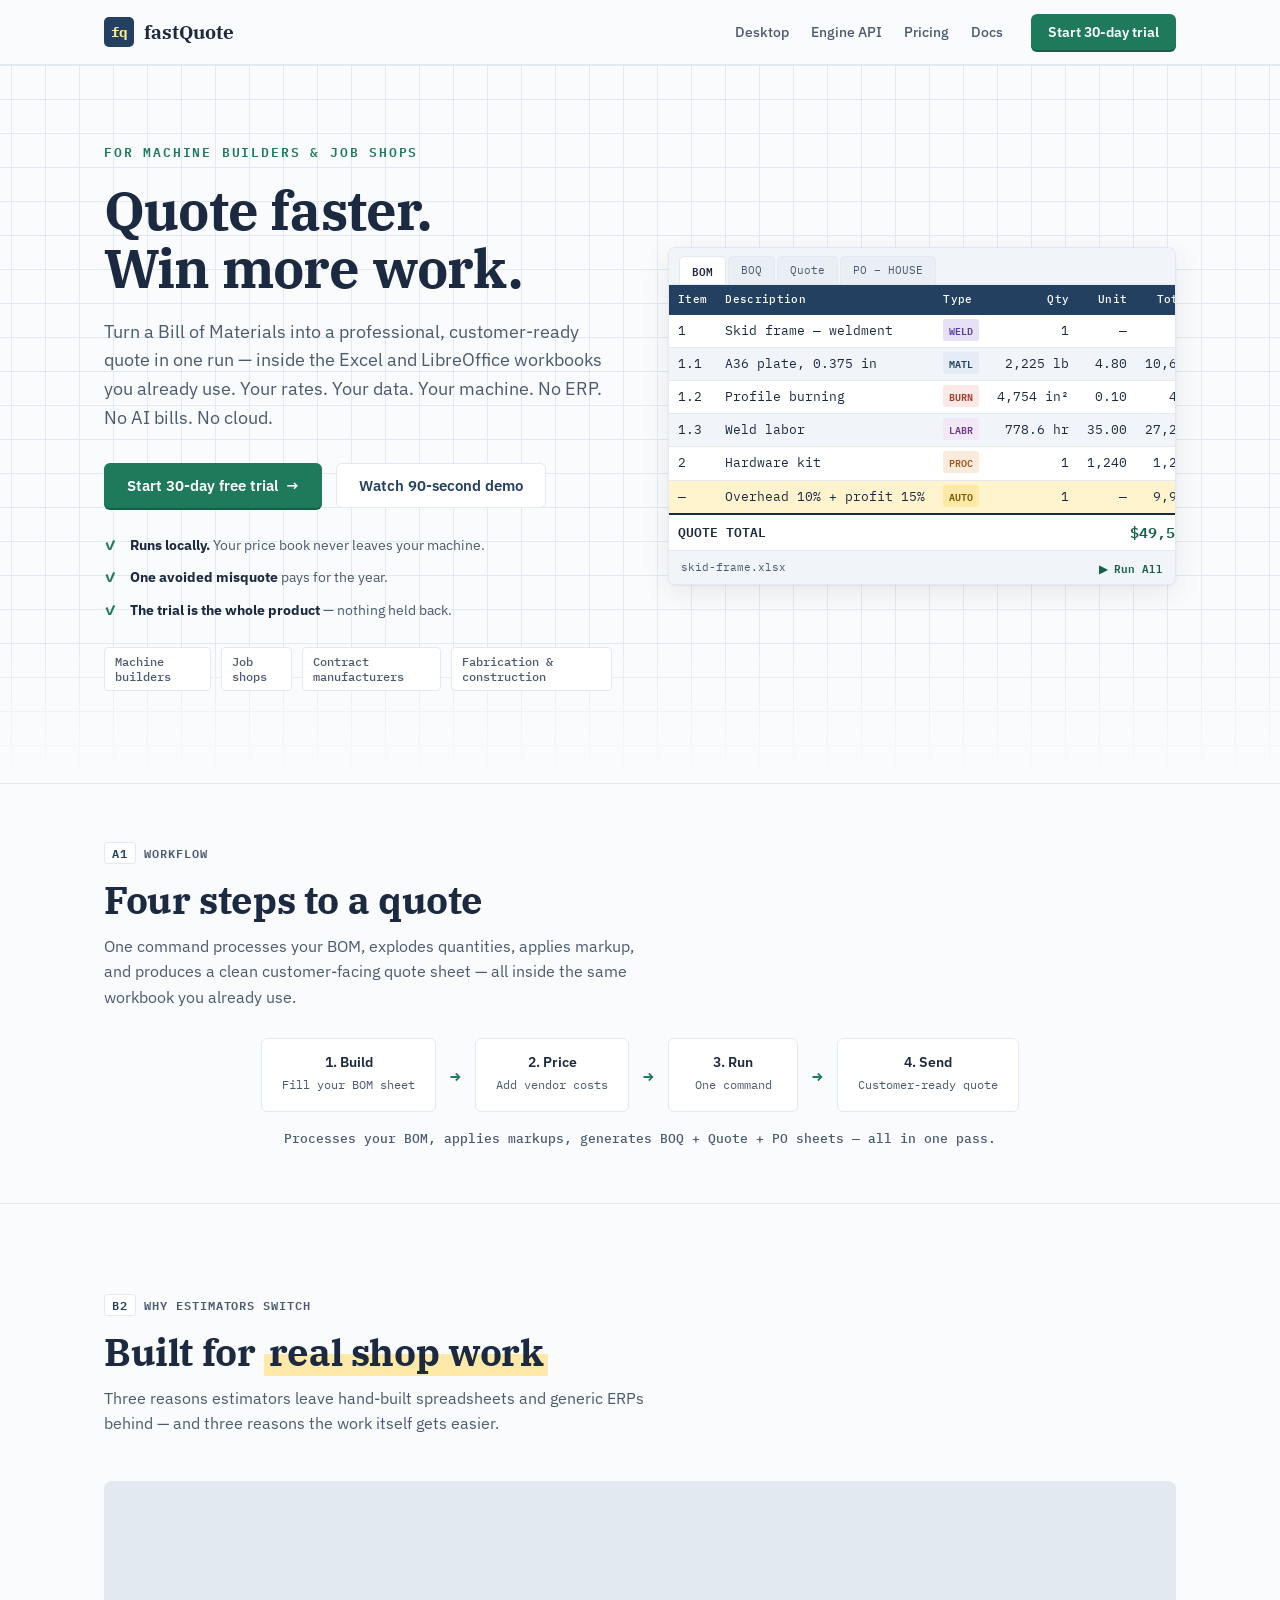
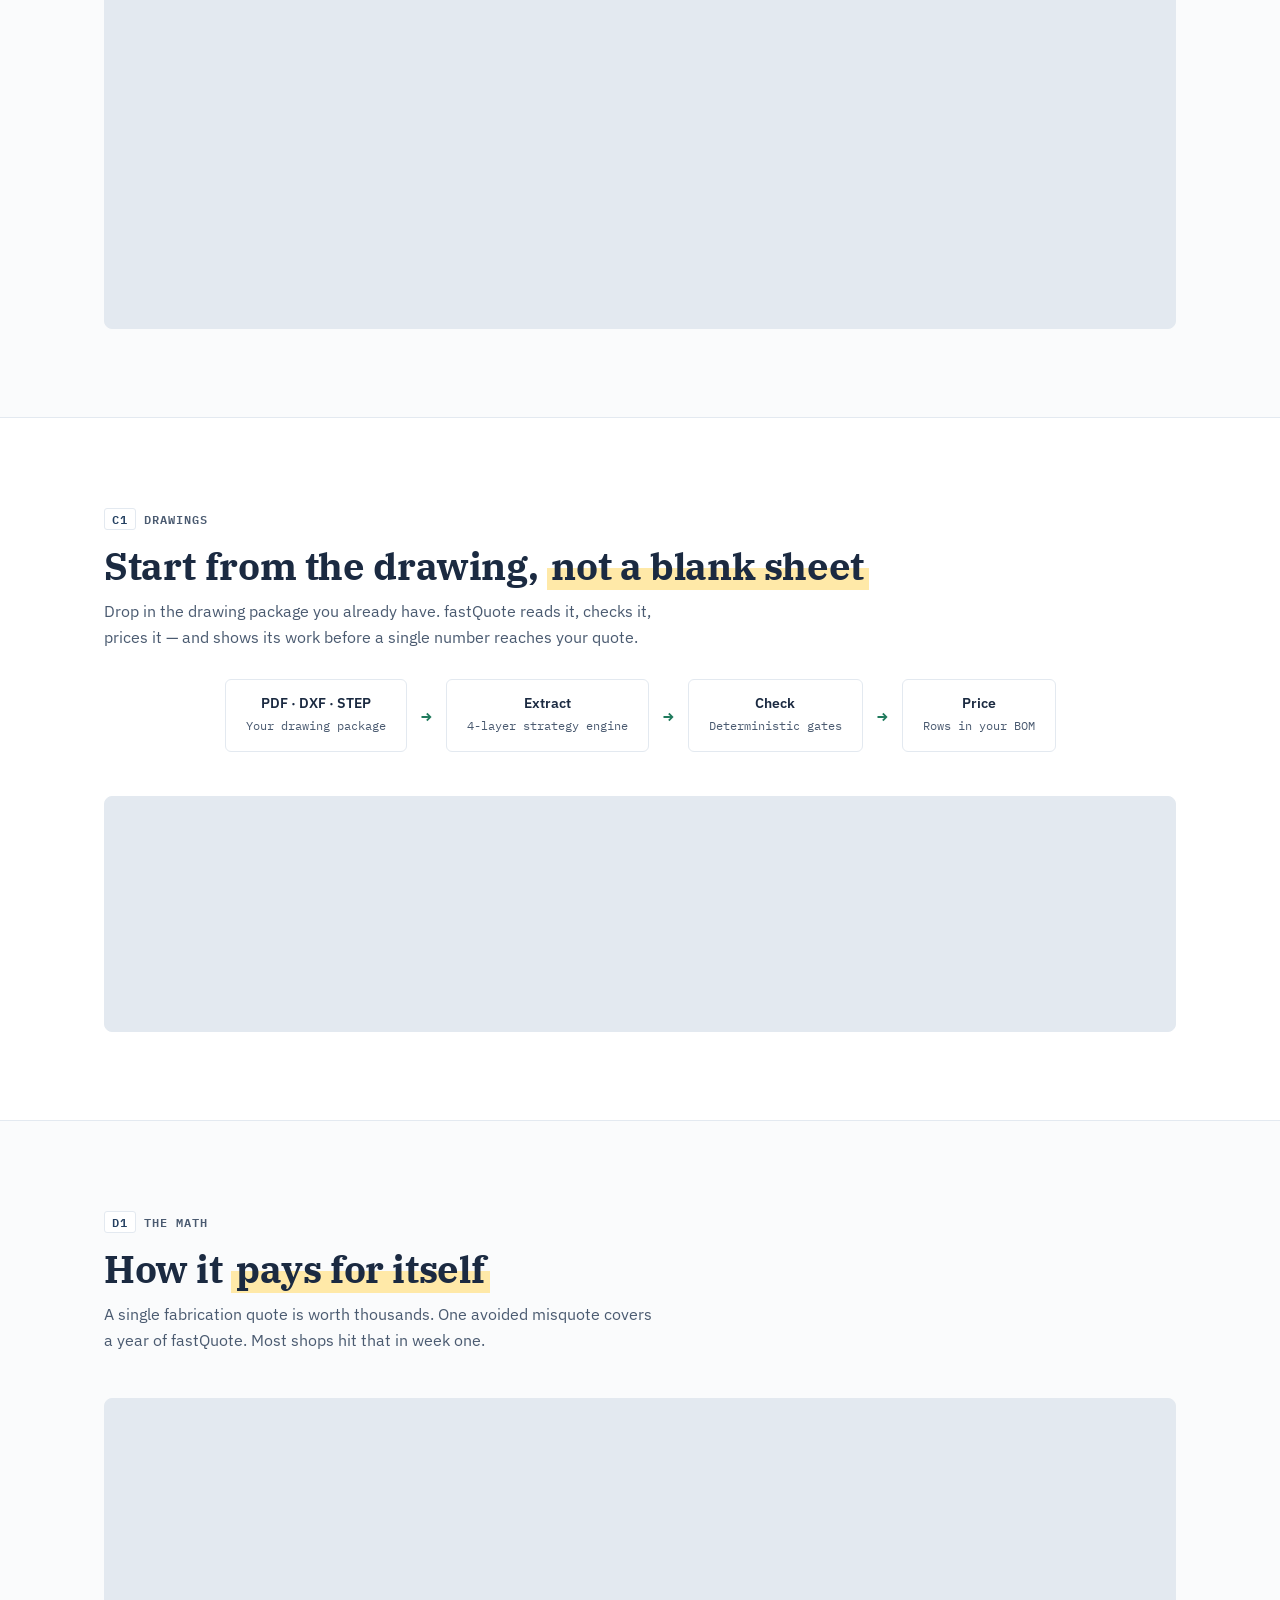
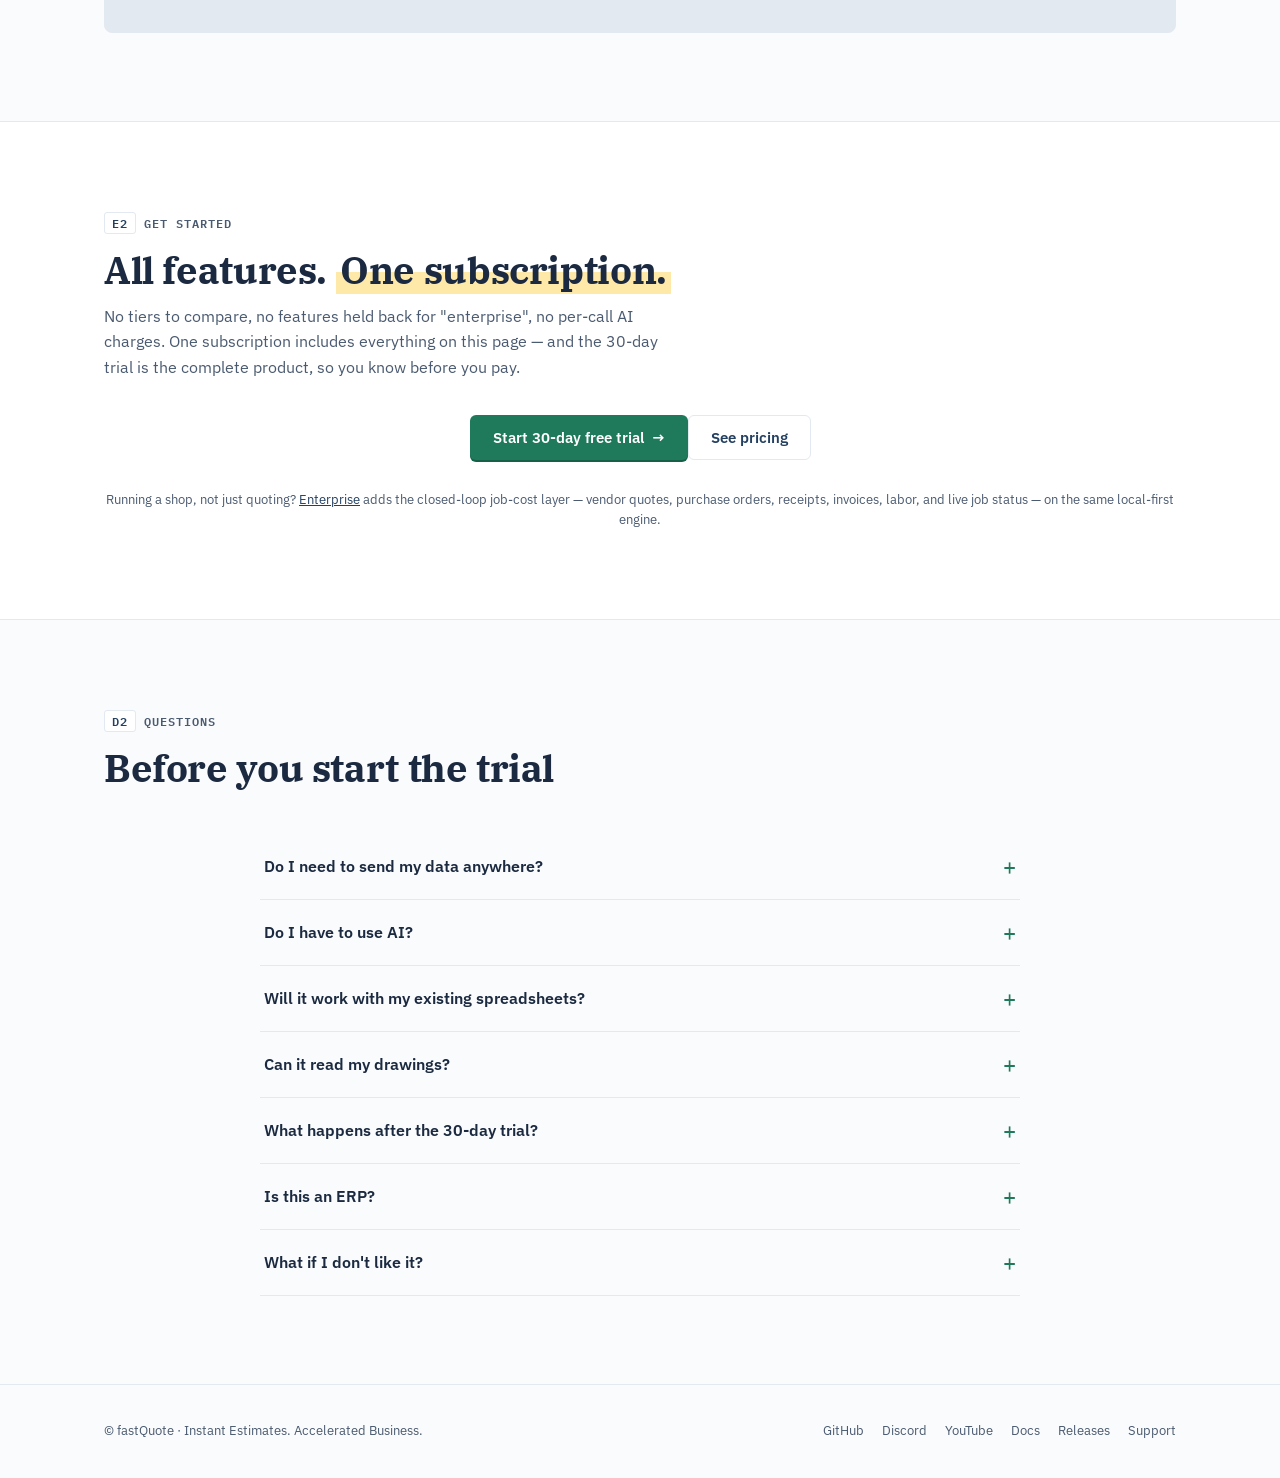
==== commit 5a2e3bf4: "Uploading the second website draft" ====
--- a/index.html
+++ b/index.html
@@ -3,639 +3,259 @@
 <head>
 <meta charset="utf-8">
 <meta name="viewport" content="width=device-width, initial-scale=1">
-<title>fastQuote — BOM estimating & quoting in VS Code, Excel & LibreOffice</title>
-<meta name="description" content="fastQuote turns a Bill of Materials into a priced, customer-ready quote in one run. Multi-level BOMs, automatic BOQs, vendor POs, overhead & profit — VS Code GUI, git-tracked price book, and your own AI agent (bring your key). 30-day free trial.">
-
-<!-- ═══════════════════════════════════════════════════════════════
-     EDIT ME — one place for every link and price on the page.
-     Replace the placeholder URLs before going live.
-     ═══════════════════════════════════════════════════════════════ -->
-<script>
-  const LINKS = {
-    trial:    "https://payhip.com/fastquote",            // trial download / checkout
-    buyPro:   "https://payhip.com/b/fastquote-pro",       // Tier 1 — all features
-    buyEnt:   "mailto:support@fastquote.app?subject=Enterprise",  // Tier 2 — quoted
-    github:   "https://github.com/Skawurl/fastquote-community",  // community rates + templates (CC BY 4.0)
-    discord:  "https://discord.gg/fastquote",
-    youtube:  "https://youtube.com/@fastquote",
-    docs:     "https://docs.fastquote.app",
-    support:  "mailto:support@fastquote.app",
-    releases: "https://github.com/fastquote/releases",
-  };
-</script>
-
+<title>fastQuote — Quote faster. Win more work.</title>
+<meta name="description" content="Turn a Bill of Materials into a customer-ready quote in one run. Local-first estimating for machine builders and job shops, with built-in AI drawing takeoff. Your rates, your data, your machine — no ERP, no AI bills, no cloud.">
+<script>const LINKS={trial:"https://payhip.com/fastquote",buyPro:"https://payhip.com/b/fastquote-pro",buyEnt:"mailto:support@fastquote.app?subject=Enterprise",github:"https://github.com/fastquote-community",discord:"https://discord.gg/fastquote",youtube:"https://youtube.com/@fastquote",docs:"docs.html",releases:"https://github.com/fastquote/releases",support:"mailto:support@fastquote.app"};</script>
 <link rel="preconnect" href="https://fonts.googleapis.com">
 <link rel="preconnect" href="https://fonts.gstatic.com" crossorigin>
 <link href="https://fonts.googleapis.com/css2?family=IBM+Plex+Serif:wght@600;700&family=IBM+Plex+Sans:wght@400;500;600&family=IBM+Plex+Mono:wght@400;500;600&display=swap" rel="stylesheet">
 <link rel="icon" href='data:image/svg+xml,<svg xmlns="http://www.w3.org/2000/svg" viewBox="0 0 32 32"><rect width="32" height="32" rx="4" fill="%23244061"/><text x="16" y="22" font-family="monospace" font-size="15" font-weight="700" fill="%23FFE9A8" text-anchor="middle">fq</text></svg>'>
-
-<style>
-/* ── Tokens ─────────────────────────────────────────────────────── */
-:root{
-  --ink:        #1B2A41;   /* headline / body navy-ink            */
-  --ink-soft:   #4A5A70;   /* secondary text                      */
-  --navy:       #244061;   /* brand header navy (from the app)    */
-  --paper:      #FAFBFC;   /* cool graph-paper white              */
-  --grid:       #E3E9F0;   /* hairline cell borders               */
-  --ledger:     #1F7A5C;   /* money green — totals & CTAs         */
-  --ledger-dk:  #166047;
-  --cell-yellow:#FFE9A8;   /* the app's input-cell highlight      */
-  --cell-yellow-soft:#FFF4CE;
-  --row-alt:    #F1F5FA;   /* alt-row tint (from the app)         */
-  --white:      #FFFFFF;
-
-  --serif: "IBM Plex Serif", Georgia, serif;
-  --sans:  "IBM Plex Sans", -apple-system, "Segoe UI", sans-serif;
-  --mono:  "IBM Plex Mono", "SFMono-Regular", Consolas, monospace;
-
-  --wrap: 1120px;
-  --radius: 6px;
-  --shadow: 0 1px 2px rgba(27,42,65,.06), 0 8px 28px rgba(27,42,65,.09);
-}
-*{box-sizing:border-box;margin:0;padding:0}
-html{scroll-behavior:smooth}
-@media (prefers-reduced-motion: reduce){
-  html{scroll-behavior:auto}
-  *,*::before,*::after{animation-duration:.01ms!important;animation-iteration-count:1!important;transition-duration:.01ms!important}
-}
-body{
-  font:16px/1.6 var(--sans);
-  color:var(--ink);
-  background:var(--paper);
-}
-img,svg{display:block}
-a{color:var(--navy)}
-:focus-visible{outline:3px solid var(--ledger);outline-offset:2px;border-radius:2px}
-.wrap{max-width:var(--wrap);margin:0 auto;padding:0 24px}
-.mono{font-family:var(--mono)}
-.hl{background:linear-gradient(transparent 55%, var(--cell-yellow) 55%);padding:0 .12em}
-
-/* section eyebrow — styled like a cell reference, because that's
-   how estimators actually navigate: by cell, not by chapter */
-.cellref{
-  font:600 12px/1 var(--mono);
-  letter-spacing:.08em;
-  color:var(--ink-soft);
-  display:inline-flex;align-items:center;gap:8px;
-  margin-bottom:14px;
-}
-.cellref::before{
-  content:attr(data-ref);
-  background:var(--white);border:1px solid var(--grid);
-  padding:4px 7px;border-radius:3px;color:var(--navy);
-}
-
-h2{font:700 clamp(26px,3.4vw,38px)/1.15 var(--serif);letter-spacing:-.01em}
-.sub{color:var(--ink-soft);max-width:56ch;margin-top:12px}
-section{padding:88px 0}
-
-/* ── Buttons ───────────────────────────────────────────────────── */
-.btn{
-  display:inline-flex;align-items:center;gap:8px;
-  font:600 15px/1 var(--sans);
-  padding:14px 22px;border-radius:var(--radius);
-  text-decoration:none;border:1px solid transparent;
-  transition:transform .12s ease, box-shadow .12s ease, background .12s ease;
-  cursor:pointer;
-}
-.btn:hover{transform:translateY(-1px)}
-.btn:active{transform:translateY(0)}
-.btn-primary{background:var(--ledger);color:#fff;box-shadow:0 2px 0 var(--ledger-dk)}
-.btn-primary:hover{background:var(--ledger-dk)}
-.btn-ghost{background:var(--white);color:var(--navy);border-color:var(--grid)}
-.btn-ghost:hover{border-color:var(--navy)}
-.btn .arrow{transition:transform .12s ease}
-.btn:hover .arrow{transform:translateX(3px)}
-
-/* ── Nav ───────────────────────────────────────────────────────── */
-header.site{
-  position:sticky;top:0;z-index:50;
-  background:rgba(250,251,252,.92);backdrop-filter:blur(8px);
-  border-bottom:1px solid var(--grid);
-}
-.nav{display:flex;align-items:center;gap:28px;height:64px}
-.logo{display:flex;align-items:center;gap:10px;font:700 19px var(--serif);color:var(--ink);text-decoration:none}
-.logo .mark{
-  width:30px;height:30px;border-radius:5px;background:var(--navy);
-  color:var(--cell-yellow);font:700 14px/30px var(--mono);text-align:center;
-}
-.nav-links{display:flex;gap:22px;margin-left:auto}
-.nav-links a{font:500 14px var(--sans);color:var(--ink-soft);text-decoration:none}
-.nav-links a:hover{color:var(--ink)}
-.nav .btn{padding:10px 16px;font-size:14px}
-@media (max-width:820px){.nav-links{display:none}}
-
-/* ── Hero ──────────────────────────────────────────────────────── */
-.hero{
-  padding:76px 0 92px;
-  background:
-    linear-gradient(var(--grid) 1px, transparent 1px),
-    linear-gradient(90deg, var(--grid) 1px, transparent 1px);
-  background-size:34px 34px;
-  background-position:center top;
-  border-bottom:1px solid var(--grid);
-  position:relative;
-}
-.hero::after{ /* fade the graph paper toward the bottom */
-  content:"";position:absolute;inset:auto 0 0 0;height:140px;
-  background:linear-gradient(transparent, var(--paper));pointer-events:none;
-}
-.hero .wrap{display:grid;grid-template-columns:minmax(0,1fr) minmax(0,1fr);gap:56px;align-items:center;position:relative;z-index:1}
-.hero h1{font:700 clamp(34px,4.6vw,54px)/1.08 var(--serif);letter-spacing:-.015em}
-.hero .tagline{font:600 13px var(--mono);letter-spacing:.14em;text-transform:uppercase;color:var(--ledger);margin-bottom:18px}
-.hero p.lede{color:var(--ink-soft);font-size:18px;margin:20px 0 30px;max-width:46ch}
-.hero .cta-row{display:flex;gap:14px;flex-wrap:wrap;align-items:center}
-.trial-note{font:500 13px var(--mono);color:var(--ink-soft)}
-.suite-badges{display:flex;gap:10px;margin-top:26px}
-.suite-badges span{
-  font:500 12px var(--mono);color:var(--ink-soft);
-  background:var(--white);border:1px solid var(--grid);
-  padding:6px 10px;border-radius:4px;
-}
-@media (max-width:920px){
-  .hero .wrap{grid-template-columns:1fr}
-  .hero-sheet{max-width:560px}
-}
-
-/* ── The signature: a takeoff sheet that runs itself ───────────── */
-.hero-sheet{
-  background:var(--white);border:1px solid var(--grid);border-radius:8px;
-  box-shadow:var(--shadow);overflow:hidden;
-  font:13px/1.4 var(--mono);
-}
-.sheet-tabs{display:flex;gap:2px;background:var(--row-alt);border-bottom:1px solid var(--grid);padding:8px 10px 0}
-.sheet-tabs span{
-  padding:6px 12px;border:1px solid var(--grid);border-bottom:none;
-  border-radius:5px 5px 0 0;background:#EAEFF6;color:var(--ink-soft);font-size:11px;
-}
-.sheet-tabs .on{background:var(--white);color:var(--ink);font-weight:600}
-.sheet table{width:100%;border-collapse:collapse}
-.sheet th{
-  background:var(--navy);color:#fff;font-weight:500;font-size:11px;
-  text-align:left;padding:7px 9px;letter-spacing:.03em;
-}
-.sheet td{padding:7px 9px;border-bottom:1px solid var(--grid);white-space:nowrap}
-.sheet tr:nth-child(even) td{background:var(--row-alt)}
-.sheet .num{text-align:right}
-.sheet .typ{font-size:10px;font-weight:600;padding:2px 6px;border-radius:3px}
-.typ.scope{background:#DCEFE7;color:var(--ledger-dk)}
-.typ.matl{background:#E4ECF7;color:var(--navy)}
-.typ.labr{background:#F3E8F7;color:#6B3E82}
-.typ.subc{background:#FBEBDD;color:#9A5B1F}
-.typ.auto{background:var(--cell-yellow);color:#7A5A00}
-.sheet .row-anim{opacity:0;transform:translateY(4px);animation:rowIn .45s ease forwards}
-@keyframes rowIn{to{opacity:1;transform:none}}
-.sheet .auto-row td{background:var(--cell-yellow-soft)!important}
-.sheet tfoot td{
-  border-top:2px solid var(--ink);border-bottom:none;
-  font-weight:600;background:var(--white)!important;
-}
-.sheet tfoot .grand{color:var(--ledger-dk);font-size:15px}
-.sheet-caption{
-  display:flex;justify-content:space-between;align-items:center;
-  padding:9px 12px;background:var(--row-alt);border-top:1px solid var(--grid);
-  font-size:11px;color:var(--ink-soft);
-}
-.sheet-caption .run{color:var(--ledger-dk);font-weight:600}
-
-/* ── Pipeline strip ────────────────────────────────────────────── */
-.pipeline{padding:56px 0;border-bottom:1px solid var(--grid)}
-.pipe-row{display:flex;align-items:center;gap:0;flex-wrap:wrap;justify-content:center}
-.pipe{
-  background:var(--white);border:1px solid var(--grid);border-radius:var(--radius);
-  padding:14px 20px;text-align:center;min-width:130px;
-}
-.pipe b{display:block;font:600 14px var(--sans)}
-.pipe small{font:400 12px var(--mono);color:var(--ink-soft)}
-.pipe-arrow{font:600 18px var(--mono);color:var(--ledger);padding:0 14px}
-.pipe-note{text-align:center;margin-top:18px;font:500 13px var(--mono);color:var(--ink-soft)}
-@media (max-width:760px){.pipe-arrow{transform:rotate(90deg);padding:6px 0}.pipe-row{flex-direction:column}}
-
-/* ── Features ──────────────────────────────────────────────────── */
-.feat-grid{display:grid;grid-template-columns:repeat(3,1fr);gap:1px;background:var(--grid);border:1px solid var(--grid);border-radius:8px;overflow:hidden;margin-top:44px}
-.feat{background:var(--white);padding:28px 26px}
-.feat:hover{background:var(--row-alt)}
-.feat .fx{font:600 11px var(--mono);color:var(--ledger);letter-spacing:.06em}
-.feat h3{font:600 17px var(--sans);margin:10px 0 8px}
-.feat p{font-size:14px;color:var(--ink-soft)}
-@media (max-width:880px){.feat-grid{grid-template-columns:1fr 1fr}}
-@media (max-width:560px){.feat-grid{grid-template-columns:1fr}}
-
-/* ── Profiles ──────────────────────────────────────────────────── */
-.profiles{display:grid;grid-template-columns:1fr 1fr;gap:22px;margin-top:44px}
-.profile{
-  background:var(--white);border:1px solid var(--grid);border-radius:8px;
-  padding:30px;box-shadow:var(--shadow);
-}
-.profile h3{font:700 21px var(--serif)}
-.profile .who{font:500 12px var(--mono);color:var(--ledger-dk);letter-spacing:.06em;text-transform:uppercase}
-.profile ul{list-style:none;margin-top:16px}
-.profile li{padding:7px 0 7px 24px;font-size:14px;color:var(--ink-soft);position:relative}
-.profile li::before{content:"·";position:absolute;left:8px;color:var(--ledger);font-weight:700}
-.profile .types{margin-top:16px;display:flex;flex-wrap:wrap;gap:6px}
-.profile .types span{font:500 11px var(--mono);background:var(--row-alt);border:1px solid var(--grid);padding:3px 8px;border-radius:3px}
-@media (max-width:820px){.profiles{grid-template-columns:1fr}}
-
-/* ── Pricing ───────────────────────────────────────────────────── */
-#pricing{background:var(--white);border-block:1px solid var(--grid)}
-.trial-banner{
-  margin:40px 0 34px;display:flex;align-items:center;gap:14px;justify-content:center;
-  background:var(--cell-yellow-soft);border:1px dashed #E4C860;border-radius:var(--radius);
-  padding:14px 20px;font:500 14px var(--sans);
-}
-.trial-banner .mono{font-weight:600;color:var(--ledger-dk)}
-.tiers{display:grid;grid-template-columns:repeat(2,1fr);gap:22px;align-items:stretch;max-width:820px;margin:0 auto}
-.tier{
-  background:var(--paper);border:1px solid var(--grid);border-radius:8px;
-  padding:30px 28px;display:flex;flex-direction:column;position:relative;
-}
-.tier.featured{
-  background:var(--white);border-color:var(--navy);
-  box-shadow:var(--shadow);transform:translateY(-8px);
-}
-.tier .flag{
-  position:absolute;top:-13px;left:50%;transform:translateX(-50%);
-  background:var(--navy);color:var(--cell-yellow);
-  font:600 11px var(--mono);letter-spacing:.08em;
-  padding:5px 12px;border-radius:99px;white-space:nowrap;
-}
-.tier h3{font:700 22px var(--serif)}
-.tier .for{font-size:13px;color:var(--ink-soft);margin-top:4px;min-height:38px}
-.tier .price{font:600 40px var(--mono);margin:18px 0 2px;letter-spacing:-.02em}
-.tier .price small{font-size:14px;color:var(--ink-soft);font-weight:400}
-.tier .per{font:400 12px var(--mono);color:var(--ink-soft);margin-bottom:20px}
-.tier .btn{justify-content:center;margin-bottom:22px}
-/* feature list styled as ledger rows — row numbers carry the count */
-.tier ol{list-style:none;counter-reset:row;border-top:1px solid var(--grid)}
-.tier ol li{
-  counter-increment:row;
-  display:flex;gap:12px;align-items:baseline;
-  padding:9px 2px;border-bottom:1px solid var(--grid);
-  font-size:14px;
-}
-.tier ol li::before{
-  content:counter(row);
-  font:500 11px var(--mono);color:#9AA7B8;min-width:16px;text-align:right;
-}
-.tier ol li.inherit{color:var(--ink-soft);font-style:italic}
-@media (max-width:880px){
-  .tiers{grid-template-columns:1fr;max-width:460px;margin:0 auto}
-  .tier.featured{transform:none}
-}
-.pricing-fine{margin-top:30px;text-align:center;font-size:13px;color:var(--ink-soft)}
-
-/* ── Resources / community ─────────────────────────────────────── */
-#resources{background:var(--navy);color:#DCE6F1}
-#resources h2{color:#fff}
-#resources .cellref{color:#9FB2CC}
-#resources .cellref::before{background:rgba(255,255,255,.06);border-color:rgba(255,255,255,.18);color:var(--cell-yellow)}
-#resources .sub{color:#AFC0D8}
-.res-grid{display:grid;grid-template-columns:repeat(3,1fr);gap:18px;margin-top:44px}
-.res{
-  display:block;text-decoration:none;color:inherit;
-  background:rgba(255,255,255,.05);border:1px solid rgba(255,255,255,.14);
-  border-radius:8px;padding:24px 22px;
-  transition:background .12s ease, border-color .12s ease, transform .12s ease;
-}
-.res:hover{background:rgba(255,255,255,.1);border-color:rgba(255,255,255,.35);transform:translateY(-2px)}
-.res .ricon{width:34px;height:34px;margin-bottom:14px;color:var(--cell-yellow)}
-.res b{display:block;font:600 16px var(--sans);color:#fff}
-.res p{font-size:13px;color:#AFC0D8;margin-top:6px}
-.res .rlink{font:500 12px var(--mono);color:var(--cell-yellow);margin-top:12px;display:inline-block}
-@media (max-width:880px){.res-grid{grid-template-columns:1fr 1fr}}
-@media (max-width:560px){.res-grid{grid-template-columns:1fr}}
-
-/* ── FAQ ───────────────────────────────────────────────────────── */
-.faq{max-width:760px;margin:44px auto 0}
-.faq details{border-bottom:1px solid var(--grid)}
-.faq summary{
-  font:600 16px var(--sans);padding:18px 4px;cursor:pointer;list-style:none;
-  display:flex;justify-content:space-between;align-items:center;gap:16px;
-}
-.faq summary::after{content:"+";font:400 22px var(--mono);color:var(--ledger)}
-.faq details[open] summary::after{content:"–"}
-.faq details p{padding:0 4px 20px;color:var(--ink-soft);font-size:15px;max-width:64ch}
-
-/* ── Final CTA + footer ────────────────────────────────────────── */
-.final{border-top:1px solid var(--grid);text-align:center}
-.final h2{max-width:20ch;margin:0 auto}
-.final .cta-row{justify-content:center;display:flex;gap:14px;margin-top:30px;flex-wrap:wrap}
-footer.site{border-top:1px solid var(--grid);padding:36px 0;font-size:13px;color:var(--ink-soft)}
-footer .wrap{display:flex;justify-content:space-between;gap:20px;flex-wrap:wrap;align-items:center}
-footer nav{display:flex;gap:18px;flex-wrap:wrap}
-footer a{color:var(--ink-soft);text-decoration:none}
-footer a:hover{color:var(--ink)}
-
-/* scroll-reveal */
-.reveal{opacity:0;transform:translateY(14px);transition:opacity .55s ease, transform .55s ease}
-.reveal.in{opacity:1;transform:none}
-</style>
+<link rel="stylesheet" href="style.css">
 </head>
 <body>
 
-<!-- ═══ Nav ═══ -->
 <header class="site">
   <div class="wrap nav">
-    <a class="logo" href="#top"><span class="mark">fq</span>fastQuote</a>
+    <a class="logo" href="index.html"><span class="mark">fq</span>fastQuote</a>
     <nav class="nav-links" aria-label="Site">
-      <a href="#features">Features</a>
-      <a href="#profiles">Who it's for</a>
-      <a href="#pricing">Pricing</a>
-      <a href="#resources">Community</a>
-      <a href="#faq">FAQ</a>
+      <a href="desktop.html">Desktop</a>
+      <a href="engine.html">Engine API</a>
+      <a href="pricing.html">Pricing</a>
+      <a href="docs.html">Docs</a>
     </nav>
-    <a class="btn btn-primary" data-link="trial" href="#pricing">Start 30-day trial</a>
+    <a class="btn btn-primary" data-link="trial" href="#">Start 30-day trial</a>
   </div>
 </header>
 
-<!-- ═══ Hero ═══ -->
-<section class="hero" id="top">
+<!-- Hero -->
+<section class="hero">
   <div class="wrap">
     <div>
-      <div class="tagline">Instant estimates. Accelerated business.</div>
-      <h1>From takeoff to <span class="hl">signed quote</span> in one run.</h1>
-      <p class="lede">A headless estimating engine with a VS Code front end. Build a multi-level BOM or construction takeoff in a plain <span class="mono">.xlsx</span>, press <span class="mono">Run All</span>, and get a priced BOQ, vendor POs, overhead &amp; profit, and a customer-ready quote — every time, in seconds. Your own AI assistant can run the whole show.</p>
+      <div class="tagline">FOR MACHINE BUILDERS &amp; JOB SHOPS</div>
+      <h1>Quote faster.<br>Win more work.</h1>
+      <p class="lede">Turn a Bill of Materials into a professional, customer-ready quote in one run — inside the Excel and LibreOffice workbooks you already use. Your rates. Your data. Your machine. No ERP. No AI bills. No cloud.</p>
       <div class="cta-row">
-        <a class="btn btn-primary" data-link="trial" href="#">Start 30-day free trial <span class="arrow">→</span></a>
-        <a class="btn btn-ghost" href="#pricing">See pricing</a>
-      </div>
-      <p class="trial-note" style="margin-top:14px">Full product, no card required. Then $29/month or $300/year.</p>
+        <a class="btn btn-primary" data-link="trial" href="#">Start 30-day free trial <span class="arrow">&rarr;</span></a>
+        <a class="btn btn-ghost" data-link="youtube" href="#">Watch 90-second demo</a>
+      </div>
+      <div class="trust-strip">
+        <span><b>Runs locally.</b> Your price book never leaves your machine.</span>
+        <span><b>One avoided misquote</b> pays for the year.</span>
+        <span><b>The trial is the whole product</b> — nothing held back.</span>
+      </div>
       <div class="suite-badges">
-        <span>▣ VS Code</span>
-        <span>▦ Excel &amp; LibreOffice workbooks</span>
-        <span>⌘ Windows · Linux · macOS</span>
-      </div>
-    </div>
-
-    <!-- Signature: the takeoff that runs itself -->
-    <div class="hero-sheet" aria-label="Example: fastQuote pricing a takeoff automatically">
+        <span>Machine builders</span><span>Job shops</span><span>Contract manufacturers</span><span>Fabrication &amp; construction</span>
+      </div>
+    </div>
+    <div class="hero-sheet" aria-label="Example: fastQuote pricing a weldment automatically">
       <div class="sheet-tabs">
-        <span class="on">Takeoff</span><span>BOQ</span><span>Quote</span><span>PO – Sub_A</span>
+        <span class="on">BOM</span><span>BOQ</span><span>Quote</span><span>PO – HOUSE</span>
       </div>
       <div class="sheet">
         <table>
           <thead>
             <tr><th>Item</th><th>Description</th><th>Type</th><th class="num">Qty</th><th class="num">Unit</th><th class="num">Total</th></tr>
           </thead>
-          <tbody id="sheetRows">
-            <tr class="row-anim" style="animation-delay:.15s"><td>1</td><td>Electrical Scope</td><td><span class="typ scope">SCOPE</span></td><td class="num">1</td><td class="num">—</td><td class="num">—</td></tr>
-            <tr class="row-anim" style="animation-delay:.35s"><td>1.1</td><td>LED Fixtures</td><td><span class="typ matl">MATL</span></td><td class="num">120</td><td class="num">85.00</td><td class="num">10,200</td></tr>
-            <tr class="row-anim" style="animation-delay:.55s"><td>1.2</td><td>Fixture Install</td><td><span class="typ labr">LABR</span></td><td class="num">60</td><td class="num">95.00</td><td class="num">6,840</td></tr>
-            <tr class="row-anim" style="animation-delay:.75s"><td>1.3</td><td>Fire Alarm (sub)</td><td><span class="typ subc">SUBC</span></td><td class="num">1</td><td class="num">18,500</td><td class="num">20,350</td></tr>
-            <tr class="row-anim auto-row" style="animation-delay:1.15s"><td>1.4</td><td>Overhead — 10%</td><td><span class="typ auto">AUTO</span></td><td class="num">1</td><td class="num">3,440</td><td class="num">3,440</td></tr>
-            <tr class="row-anim auto-row" style="animation-delay:1.35s"><td>1.5</td><td>Profit — 15%</td><td><span class="typ auto">AUTO</span></td><td class="num">1</td><td class="num">5,160</td><td class="num">5,160</td></tr>
+          <tbody>
+            <tr class="row-anim" style="animation-delay:.15s"><td>1</td><td>Skid frame — weldment</td><td><span class="typ weld">WELD</span></td><td class="num">1</td><td class="num">—</td><td class="num">—</td></tr>
+            <tr class="row-anim" style="animation-delay:.35s"><td>1.1</td><td>A36 plate, 0.375 in</td><td><span class="typ matl">MATL</span></td><td class="num">2,225 lb</td><td class="num">4.80</td><td class="num">10,680</td></tr>
+            <tr class="row-anim" style="animation-delay:.55s"><td>1.2</td><td>Profile burning</td><td><span class="typ burn">BURN</span></td><td class="num">4,754 in&sup2;</td><td class="num">0.10</td><td class="num">475</td></tr>
+            <tr class="row-anim" style="animation-delay:.75s"><td>1.3</td><td>Weld labor</td><td><span class="typ labr">LABR</span></td><td class="num">778.6 hr</td><td class="num">35.00</td><td class="num">27,251</td></tr>
+            <tr class="row-anim" style="animation-delay:.95s"><td>2</td><td>Hardware kit</td><td><span class="typ subc">PROC</span></td><td class="num">1</td><td class="num">1,240</td><td class="num">1,240</td></tr>
+            <tr class="row-anim auto-row" style="animation-delay:1.15s"><td>—</td><td>Overhead 10% + profit 15%</td><td><span class="typ auto">AUTO</span></td><td class="num">1</td><td class="num">—</td><td class="num">9,912</td></tr>
           </tbody>
           <tfoot>
             <tr class="row-anim" style="animation-delay:1.7s">
               <td colspan="4">QUOTE TOTAL</td>
-              <td class="num" colspan="2"><span class="grand" id="grandTotal">$45,990</span></td>
+              <td class="num" colspan="2"><span class="grand">$49,558</span></td>
             </tr>
           </tfoot>
         </table>
       </div>
       <div class="sheet-caption">
-        <span>electrical.xlsx</span>
-        <span class="run" id="runStatus">▶ Run All</span>
-      </div>
-    </div>
-  </div>
-</section>
-
-<!-- ═══ Pipeline ═══ -->
+        <span>skid-frame.xlsx</span>
+        <span class="run">&#9654; Run All</span>
+      </div>
+    </div>
+  </div>
+</section>
+<!-- Pipeline -->
 <section class="pipeline">
   <div class="wrap">
-    <div class="pipe-row reveal">
-      <div class="pipe"><b>BOM / Takeoff</b><small>you fill this in</small></div>
-      <span class="pipe-arrow">→</span>
-      <div class="pipe"><b>BOQ</b><small>exploded quantities</small></div>
-      <span class="pipe-arrow">→</span>
-      <div class="pipe"><b>Vendor POs</b><small>one sheet per vendor</small></div>
-      <span class="pipe-arrow">→</span>
-      <div class="pipe"><b>Quote</b><small>customer-ready sheet</small></div>
-    </div>
-    <p class="pipe-note reveal">One command. Every output. Idempotent — change a quantity, run again, everything follows.</p>
-  </div>
-</section>
-
-<!-- ═══ Features ═══ -->
-<section id="features">
-  <div class="wrap">
-    <span class="cellref" data-ref="B2">WHAT IT DOES</span>
-    <h2>Everything between the takeoff and the handshake</h2>
-    <p class="sub">No spreadsheet lock-in. The GUI lives in VS Code, your workbooks stay plain .xlsx files you edit in Excel or LibreOffice, and one click — or one sentence to your AI assistant — runs the whole pipeline.</p>
-
+    <span class="cellref" data-ref="A1">WORKFLOW</span>
+    <h2>Four steps to a quote</h2>
+    <p class="sub">One command processes your BOM, explodes quantities, applies markup, and produces a clean customer-facing quote sheet &mdash; all inside the same workbook you already use.</p>
+    <div class="pipe-row" style="margin-top:28px;">
+      <div class="pipe"><b>1. Build</b><small>Fill your BOM sheet</small></div>
+      <span class="pipe-arrow">&rarr;</span>
+      <div class="pipe"><b>2. Price</b><small>Add vendor costs</small></div>
+      <span class="pipe-arrow">&rarr;</span>
+      <div class="pipe"><b>3. Run</b><small>One command</small></div>
+      <span class="pipe-arrow">&rarr;</span>
+      <div class="pipe"><b>4. Send</b><small>Customer-ready quote</small></div>
+    </div>
+    <p class="pipe-note">Processes your BOM, applies markups, generates BOQ + Quote + PO sheets — all in one pass.</p>
+  </div>
+</section>
+
+<!-- Features -->
+<section>
+  <div class="wrap">
+    <span class="cellref" data-ref="B2">WHY ESTIMATORS SWITCH</span>
+    <h2>Built for <span class="hl">real shop work</span></h2>
+    <p class="sub">Three reasons estimators leave hand-built spreadsheets and generic ERPs behind — and three reasons the work itself gets easier.</p>
     <div class="feat-grid">
-      <div class="feat reveal"><span class="fx mono">=EXPLODE()</span><h3>Multi-level BOMs</h3><p>Item numbers like 1.2.3 drive the whole structure. Assemblies roll up, quantities cascade, and the BOQ lands flat and priced.</p></div>
-      <div class="feat reveal"><span class="fx mono">=VS.Code()</span><h3>Built for VS Code</h3><p>The fastQuote panel lives where your files do: a project tree with warning and unpriced badges, one-click Run All with live phase progress, a schema-validated config editor, and rate-sheet editing right beside your workbooks.</p></div>
-      <div class="feat reveal"><span class="fx mono">=SEE(drawing)</span><h3>AI takeoff from drawings</h3><p>Point fastQuote at a drawing set: a strategy engine extracts the parts lists, classifies layouts, assemblies, and details, and normalizes every row to one canonical schema — priced line items land straight in the BOM. Recursion drills into sub-assemblies; the drill-down pauses for your approval. Supervised: you stay the boss.</p></div>
-      <div class="feat reveal"><span class="fx mono">=CSV→JSON</span><h3>Price book &amp; rate sheets</h3><p>A git-tracked price book remembers every price you ever found — never research a part twice. Rates, markups, and Types live in CSV sheets you edit in Excel; the engine compiles them. Multi-currency included.</p></div>
-      <div class="feat reveal"><span class="fx mono">=OVHD+PRFT</span><h3>Overhead &amp; profit, automatic</h3><p>Percentage rows for overhead, profit, contingency, and bond calculate from each scope's direct cost — and recalculate on every run.</p></div>
-      <div class="feat reveal"><span class="fx mono">=MCP(price)</span><h3>Bring your own AI</h3><p>fastQuote speaks MCP, so your own assistant (Cline or any client) can price unpriced parts across your price book, Octopart, Digi-Key, McMaster, and Grainger. Your key, your models — we never bill tokens.</p></div>
-      <div class="feat reveal"><span class="fx mono">=CHECK()</span><h3>Validated before it's quoted</h3><p>A deterministic rules engine checks every workbook — missing types, unpriced parts, broken hierarchy — with row-level fix hints before your name goes on the number.</p></div>
-      <div class="feat reveal"><span class="fx mono">=git(log)</span><h3>An audit trail by default</h3><p>Every estimate revision, price-book entry, and rate change is committed and diffable. See exactly what a quote cost the day you sent it — months later, in one command.</p></div>
-      <div class="feat reveal"><span class="fx mono">=OPEN(*.*)</span><h3>One window, every file</h3><p>Estimate beside the source: .xlsx workbooks, PDF drawing sets, DWG/DXF CAD, and STEP models all open inside VS Code through its extension ecosystem. No more juggling five programs to price one job.</p></div>
-    </div>
-  </div>
-</section>
-
-<!-- ═══ Profiles ═══ -->
-<section id="profiles" style="padding-top:0">
-  <div class="wrap">
-    <span class="cellref" data-ref="B3">WHO IT'S FOR</span>
-    <h2>Two trades, one engine</h2>
-    <p class="sub">fastQuote ships with two ready-made profiles. Pick one — or define your own Types, markups, and rates in a plain spreadsheet. The profile <em>is</em> the schema: a new cost Type like <span class="mono">CATA</span> works end-to-end with zero code.</p>
-
-    <div class="profiles">
-      <div class="profile reveal">
-        <span class="who">Fabrication &amp; manufacturing</span>
-        <h3>Job shops, machine builders, weldments</h3>
-        <ul>
-          <li>Assemblies, weldments, and purchased parts with per-type markups</li>
-          <li>Material, machining, and labor cost rows injected from your shop rates</li>
-          <li>Vendor price comparison columns — pick the winner per part</li>
-          <li>PO sheet per vendor, ready to send the moment you win</li>
-        </ul>
-        <div class="types"><span>ASSY</span><span>WELD</span><span>PART</span><span>PROC</span><span>LABR</span><span>SHIP</span></div>
-      </div>
-      <div class="profile reveal">
-        <span class="who">Construction estimating</span>
-        <h3>GCs, subs, and specialty trades</h3>
-        <ul>
-          <li>One command scaffolds a whole project: takeoff per discipline + master roll-up</li>
-          <li>Scopes and systems with CSI-style reference numbers</li>
-          <li>Overhead, profit, contingency, and bond injected per scope</li>
-          <li>Status tracking from budgetary through awarded</li>
-        </ul>
-        <div class="types"><span>SCOPE</span><span>SYSTM</span><span>MATL</span><span>LABR</span><span>EQUIP</span><span>SUBC</span></div>
-      </div>
-    </div>
-  </div>
-</section>
-
-<!-- ═══ Pricing ═══ -->
-<section id="pricing">
-  <div class="wrap">
-    <span class="cellref" data-ref="B4">PRICING</span>
-    <h2>Simple tiers. <span class="hl">30 days free</span> to prove it.</h2>
-    <p class="sub">Every tier starts with a full-featured 30-day trial — no credit card, no crippled features. Buy a license only when it's already winning you quotes.</p>
-
-    <div class="trial-banner reveal">
-      <span>⏱</span>
-      <span>The trial is the <b>complete product</b>. After 30 days, activate any tier with a license key — your workbooks and settings carry straight over.</span>
-    </div>
-
-    <!-- EDIT PRICES HERE ─ update the numbers and buy links (LINKS at top of file) -->
-    <div class="tiers">
-
-      <div class="tier featured reveal">
-        <span class="flag">EVERY FEATURE</span>
-        <h3>fastQuote</h3>
-        <p class="for">One estimator — or ten — who want their afternoons back.</p>
-        <div class="price">$29<small>/mo</small></div>
-        <div class="per">or $299/year · per seat · everything included</div>
-        <a class="btn btn-primary" data-link="trial" href="#">Start 30-day free trial</a>
-        <ol>
-          <li>Full BOM → BOQ → Quote → PO pipeline</li>
-          <li>VS Code extension GUI — project tree, config editor, one-click Run All</li>
-          <li>AI drawing takeoff — 4-layer strategy engine with supervised drill-down</li>
-          <li>MCP server — drive fastQuote from your own AI assistant (Cline or any client)</li>
-          <li>Distributor pricing: Octopart, Digi-Key, McMaster, Grainger</li>
-          <li>Fabrication + construction profiles; price book + rate sheets in CSV</li>
-          <li>Construction master projects — multi-workbook roll-ups</li>
-          <li>Validation engine with row-level fix hints</li>
-          <li>CSV / JSON exports for your ERP</li>
-          <li>Email support</li>
-        </ol>
-      </div>
-
-      <div class="tier reveal">
-        <h3>Enterprise</h3>
-        <p class="for">Shops and GCs that need fastQuote their way.</p>
-        <div class="price">Custom</div>
-        <div class="per">quoted per client · annual contract</div>
-        <a class="btn btn-ghost" data-link="buyEnt" href="#">Talk to us</a>
-        <ol>
-          <li class="inherit">Everything in fastQuote, plus:</li>
-          <li>Customization — profiles, templates, and workflows tailored to your shop</li>
-          <li>Shared price book &amp; rate-sheet workflow (git-based)</li>
-          <li>Central license management + onboarding</li>
-          <li>Enterprise support — priority queue, direct line, SLAs</li>
-        </ol>
-      </div>
-
-    </div>
-
-    <p class="pricing-fine">Prices in USD, per seat. Every feature is in every plan — the only thing Enterprise adds is customization and support. BYO-AI always: fastQuote never hosts, sees, or bills your AI key. 30-day free trial on everything, no card required.</p>
-  </div>
-</section>
-
-<!-- ═══ Resources / Community ═══ -->
-<section id="resources">
-  <div class="wrap">
-    <span class="cellref" data-ref="B5">RESOURCES &amp; COMMUNITY</span>
-    <h2>Never estimate alone</h2>
-    <p class="sub">Templates, configs, tutorials, and other estimators one click away. Everything here is free — trial or licensed.</p>
-
-    <div class="res-grid">
-      <a class="res reveal" data-link="github" href="#">
-        <svg class="ricon" viewBox="0 0 24 24" fill="currentColor" aria-hidden="true"><path d="M12 .5A11.5 11.5 0 0 0 .5 12c0 5.08 3.29 9.39 7.86 10.91.58.11.79-.25.79-.56v-2c-3.2.7-3.87-1.54-3.87-1.54-.53-1.33-1.28-1.69-1.28-1.69-1.05-.72.08-.7.08-.7 1.16.08 1.77 1.19 1.77 1.19 1.03 1.77 2.7 1.26 3.36.96.1-.75.4-1.26.73-1.55-2.55-.29-5.23-1.28-5.23-5.68 0-1.26.45-2.28 1.19-3.09-.12-.29-.52-1.46.11-3.05 0 0 .97-.31 3.18 1.18a11 11 0 0 1 5.8 0c2.2-1.49 3.17-1.18 3.17-1.18.63 1.59.23 2.76.12 3.05.74.81 1.18 1.83 1.18 3.09 0 4.41-2.69 5.38-5.25 5.67.41.36.78 1.06.78 2.14v3.17c0 .31.2.68.8.56A11.5 11.5 0 0 0 23.5 12 11.5 11.5 0 0 0 12 .5z"/></svg>
-        <b>GitHub — community rates &amp; templates</b>
-        <p>Community-maintained reference rates ($/lb materials, $/hr by trade, machines by process) and starter workbooks — never part-level prices. CC BY 4.0; PR your shop's rates back in.</p>
-        <span class="rlink">github.com/fastquote-community →</span>
-      </a>
-
-      <a class="res reveal" data-link="discord" href="#">
-        <svg class="ricon" viewBox="0 0 24 24" fill="currentColor" aria-hidden="true"><path d="M20.32 4.37A19.8 19.8 0 0 0 15.36 3c-.21.38-.46.9-.63 1.3a18.3 18.3 0 0 0-5.46 0C9.1 3.9 8.85 3.38 8.63 3a19.74 19.74 0 0 0-4.96 1.38C.54 9.05-.31 13.6.11 18.09a19.9 19.9 0 0 0 6.07 3.06c.49-.66.93-1.37 1.3-2.11-.71-.27-1.39-.6-2.03-.99.17-.12.34-.25.5-.38 3.93 1.8 8.18 1.8 12.06 0 .17.13.33.26.5.38-.64.39-1.32.72-2.03.99.38.74.81 1.44 1.3 2.11a19.85 19.85 0 0 0 6.08-3.06c.5-5.2-.85-9.71-3.54-13.72zM8.68 15.33c-1.18 0-2.15-1.08-2.15-2.42s.95-2.42 2.15-2.42c1.21 0 2.18 1.09 2.16 2.42 0 1.34-.95 2.42-2.16 2.42zm6.64 0c-1.18 0-2.15-1.08-2.15-2.42s.95-2.42 2.15-2.42c1.21 0 2.18 1.09 2.16 2.42 0 1.34-.95 2.42-2.16 2.42z"/></svg>
-        <b>Discord — the estimator floor</b>
-        <p>Ask how someone else structures a takeoff, share a config, get help before your bid is due. The fastest support channel we have.</p>
-        <span class="rlink">Join the server →</span>
-      </a>
-
-      <a class="res reveal" data-link="youtube" href="#">
-        <svg class="ricon" viewBox="0 0 24 24" fill="currentColor" aria-hidden="true"><path d="M23.5 6.19a3.02 3.02 0 0 0-2.12-2.14C19.5 3.55 12 3.55 12 3.55s-7.5 0-9.38.5A3.02 3.02 0 0 0 .5 6.19 31.6 31.6 0 0 0 0 12a31.6 31.6 0 0 0 .5 5.81 3.02 3.02 0 0 0 2.12 2.14c1.88.5 9.38.5 9.38.5s7.5 0 9.38-.5a3.02 3.02 0 0 0 2.12-2.14A31.6 31.6 0 0 0 24 12a31.6 31.6 0 0 0-.5-5.81zM9.6 15.6V8.4L15.8 12l-6.2 3.6z"/></svg>
-        <b>YouTube — watch a bid get built</b>
-        <p>Five-minute walkthroughs: your first BOM, the construction workflow, the price book, agent-assisted pricing. Real takeoffs, no slideware.</p>
-        <span class="rlink">Watch tutorials →</span>
-      </a>
-
-      <a class="res reveal" data-link="docs" href="#">
-        <svg class="ricon" viewBox="0 0 24 24" fill="none" stroke="currentColor" stroke-width="1.8" aria-hidden="true"><path d="M4 4.5A2.5 2.5 0 0 1 6.5 2H20v20H6.5A2.5 2.5 0 0 1 4 19.5v-15z"/><path d="M20 17H6.5a2.5 2.5 0 0 0 0 5"/><path d="M8 7h8M8 11h5"/></svg>
-        <b>Documentation</b>
-        <p>Installation, the full how-to guide, configuration reference, and the AI integration manual. Searchable, versioned, and honest about edge cases.</p>
-        <span class="rlink">Read the docs →</span>
-      </a>
-
-      <a class="res reveal" data-link="releases" href="#">
-        <svg class="ricon" viewBox="0 0 24 24" fill="none" stroke="currentColor" stroke-width="1.8" aria-hidden="true"><path d="M12 3v13"/><path d="m7 11 5 5 5-5"/><path d="M4 21h16"/></svg>
-        <b>Releases &amp; changelog</b>
-        <p>Every version, what changed, and the download. Licenses include a year of updates — grab them here the day they ship.</p>
-        <span class="rlink">Latest release →</span>
-      </a>
-
-      <a class="res reveal" data-link="support" href="#">
-        <svg class="ricon" viewBox="0 0 24 24" fill="none" stroke="currentColor" stroke-width="1.8" aria-hidden="true"><rect x="3" y="5" width="18" height="14" rx="2"/><path d="m3 7 9 6 9-6"/></svg>
-        <b>Email support</b>
-        <p>License moves, invoices, purchase orders, or anything you'd rather not post publicly. Enterprise clients get the priority queue.</p>
-        <span class="rlink">support@fastquote.app →</span>
-      </a>
-    </div>
-  </div>
-</section>
-
-<!-- ═══ FAQ ═══ -->
-<section id="faq">
-  <div class="wrap">
-    <span class="cellref" data-ref="B6">FAQ</span>
-    <h2>Before you ask</h2>
+      <div class="feat reveal">
+        <span class="fx mono">=TIME()</span>
+        <h3>Quotes in minutes, not days</h3>
+        <p>The whole BOM &rarr; BOQ &rarr; Quote chain runs in one pass. What used to take an afternoon now takes a coffee break. The trial is the complete product — you will know inside 30 days whether it pays for itself.</p>
+      </div>
+      <div class="feat reveal">
+        <span class="fx mono">=LOCAL()</span>
+        <h3>Local-first by design</h3>
+        <p>Everything runs on your machine. Your price book, your vendor costs, your customer jobs — none of it is uploaded, aggregated, or sold. There is no fastQuote cloud to trust, because there is no fastQuote cloud.</p>
+      </div>
+      <div class="feat reveal">
+        <span class="fx mono">=BYOAI()</span>
+        <h3>Bring your own AI &mdash; or none</h3>
+        <p>AI is optional, purpose-scoped, and billed by <em>your</em> provider, never by us. The pricing and validation path is fully deterministic — no model ever decides what a part costs.</p>
+      </div>
+      <div class="feat reveal">
+        <span class="fx mono">=TREE()</span>
+        <h3>Multi-level BOM tree</h3>
+        <p>Dot-notation item numbers (1, 1.1, 1.2.1) auto-detect parent-child relationships. Change a vendor price and the whole assembly updates.</p>
+      </div>
+      <div class="feat reveal">
+        <span class="fx mono">=VLOOKUP()</span>
+        <h3>Dynamic markup by type</h3>
+        <p>Set markup percent per part type on a Data sheet. Formulas update live, so cost and margin edits recalculate the quote in place.</p>
+      </div>
+      <div class="feat reveal">
+        <span class="fx mono">=IMPORT()</span>
+        <h3>ERP-ready output, no ERP required</h3>
+        <p>Run fastQuote as a first pass before your ERP: validate, quote, then import. Works whether you have a system of record or a folder of workbooks.</p>
+      </div>
+    </div>
+  </div>
+</section>
+
+<!-- Drawing takeoff -->
+<section class="section-alt">
+  <div class="wrap">
+    <span class="cellref" data-ref="C1">DRAWINGS</span>
+    <h2>Start from the drawing, <span class="hl">not a blank sheet</span></h2>
+    <p class="sub">Drop in the drawing package you already have. fastQuote reads it, checks it, prices it — and shows its work before a single number reaches your quote.</p>
+    <div class="pipe-row" style="margin-top:28px;">
+      <div class="pipe"><b>PDF &middot; DXF &middot; STEP</b><small>Your drawing package</small></div>
+      <span class="pipe-arrow">&rarr;</span>
+      <div class="pipe"><b>Extract</b><small>4-layer strategy engine</small></div>
+      <span class="pipe-arrow">&rarr;</span>
+      <div class="pipe"><b>Check</b><small>Deterministic gates</small></div>
+      <span class="pipe-arrow">&rarr;</span>
+      <div class="pipe"><b>Price</b><small>Rows in your BOM</small></div>
+    </div>
+    <div class="feat-grid">
+      <div class="feat reveal">
+        <span class="fx mono">=TAKEOFF()</span>
+        <h3>BOM tables, part prints, CAD</h3>
+        <p>PDF parts lists, DXF cut profiles, STEP solid geometry — each format gets its own extraction strategy, and every strategy the engine learns is permanent. Your hundredth drawing is faster than your first.</p>
+      </div>
+      <div class="feat reveal">
+        <span class="fx mono">=CHECK()</span>
+        <h3>Never trusts a guess</h3>
+        <p>Extractions pass deterministic sanity gates — quantities, areas, duplicates — before they touch your BOM. Assemblies pause and ask before drilling in. The AI proposes; the engine disposes.</p>
+      </div>
+      <div class="feat reveal">
+        <span class="fx mono">=KEY()</span>
+        <h3>AI on your terms</h3>
+        <p>When AI is used, it runs on your own provider account for pennies per drawing — and the product works fully without any key at all.</p>
+      </div>
+    </div>
+  </div>
+</section>
+
+<!-- The math -->
+<section>
+  <div class="wrap">
+    <span class="cellref" data-ref="D1">THE MATH</span>
+    <h2>How it <span class="hl">pays for itself</span></h2>
+    <p class="sub">A single fabrication quote is worth thousands. One avoided misquote covers a year of fastQuote. Most shops hit that in week one.</p>
+    <div class="feat-grid">
+      <div class="feat reveal">
+        <span class="fx mono">=RISK()</span>
+        <h3>One mispriced line item</h3>
+        <p>A missed material cost, a stale labor rate, a quantity off by ten. The validation engine flags row-level issues before the quote leaves the building. That is the whole product in one sentence.</p>
+      </div>
+      <div class="feat reveal">
+        <span class="fx mono">=HOURS()</span>
+        <h3>Hours back every week</h3>
+        <p>The pipeline does the roll-up, markup, and quote sheet in one run — so estimators stop rebuilding the same workbook by hand and start quoting the next job.</p>
+      </div>
+      <div class="feat reveal">
+        <span class="fx mono">=TRUST()</span>
+        <h3>Quotes you can defend</h3>
+        <p>Every line traces back to a rate, a vendor price, or a markup rule. No black box. If a customer asks how you got a number, you can show them.</p>
+      </div>
+    </div>
+  </div>
+</section>
+
+<!-- Get started (no prices here — see pricing.html) -->
+<section class="section-alt">
+  <div class="wrap">
+    <span class="cellref" data-ref="E2">GET STARTED</span>
+    <h2>All features. <span class="hl">One subscription.</span></h2>
+    <p class="sub">No tiers to compare, no features held back for "enterprise", no per-call AI charges. One subscription includes everything on this page — and the 30-day trial is the complete product, so you know before you pay.</p>
+    <div class="cta-row" style="justify-content:center;display:flex;margin-top:34px;flex-wrap:wrap;">
+      <a class="btn btn-primary" data-link="trial" href="#">Start 30-day free trial <span class="arrow">&rarr;</span></a>
+      <a class="btn btn-ghost" href="pricing.html">See pricing</a>
+    </div>
+    <p class="pricing-fine">Running a shop, not just quoting? <a href="pricing.html">Enterprise</a> adds the closed-loop job-cost layer — vendor quotes, purchase orders, receipts, invoices, labor, and live job status — on the same local-first engine.</p>
+  </div>
+</section>
+
+<!-- FAQ -->
+<section>
+  <div class="wrap">
+    <span class="cellref" data-ref="D2">QUESTIONS</span>
+    <h2>Before you start the trial</h2>
     <div class="faq">
-      <details>
-        <summary>What exactly happens after the 30-day trial?</summary>
-        <p>The trial is the full product on every tier. On day 31, fastQuote asks for a license key; nothing is deleted and your workbooks stay plain .xlsx files you own either way. Enter a key from any tier and keep working exactly where you left off.</p>
-      </details>
-      <details>
-        <summary>Is it a subscription?</summary>
-        <p>It is one. Everything included — cancel anytime. Enterprise is quoted per client for customization and support. Every plan starts with the same 30-day free trial.</p>
-      </details>
-      <details>
-        <summary>Does my data leave my machine?</summary>
-        <p>Not unless you ask it to. Estimating runs entirely locally on plain .xlsx and CSV files. Pricing lookups only contact distributors when you explicitly run them, and AI-assisted estimating uses your own key with your own provider — fastQuote never hosts, sees, or bills it.</p>
-      </details>
-      <details>
-        <summary>We're a construction shop, not a fab shop — does it fit?</summary>
-        <p>Yes — construction is a first-class profile, not an afterthought. One command scaffolds a project with a takeoff per discipline, a master roll-up, and automatic overhead, profit, contingency, and bond per scope.</p>
-      </details>
-      <details>
-        <summary>Which platforms and office suites?</summary>
-        <p>Windows, Linux, or macOS with VS Code (the fastQuote GUI). Workbooks are plain .xlsx files — open them in Microsoft Excel or LibreOffice Calc, so a mixed shop shares files freely. The Python engine ships inside the installer.</p>
-      </details>
-      <details>
-        <summary>Can I customize the columns, types, and markups?</summary>
-        <p>Everything. Structural layout (columns, headers, colors) is config; all pricing — rates, markups, injection rules, and the Type vocabulary itself — lives in rate-sheet CSVs you edit in Excel or LibreOffice. Add a Type like <span class="mono">CATA</span> and it flows through dropdowns, pricing, and POs. No code, ever.</p>
-      </details>
-      <details>
-        <summary>Do I need an AI subscription?</summary>
-        <p>No — fastQuote is fully usable without any AI. If you want agent-assisted estimating, you bring your own assistant and your own API key; we provide the MCP tool surface, never the tokens. Optional drawing classification (coming later) can also use your own Vision key, stored locally on your machine.</p>
-      </details>
-    </div>
-  </div>
-</section>
-
-<!-- ═══ Final CTA ═══ -->
-<section class="final">
-  <div class="wrap">
-    <h2>Your next bid could take <span class="hl">minutes</span>, not evenings.</h2>
-    <div class="cta-row">
-      <a class="btn btn-primary" data-link="trial" href="#">Start your 30-day trial <span class="arrow">→</span></a>
-      <a class="btn btn-ghost" data-link="youtube" href="#">Watch a 5-minute demo</a>
-    </div>
-    <p class="trial-note" style="margin-top:16px">No card. No feature limits. Just your next estimate, faster.</p>
-  </div>
-</section>
-
-<!-- ═══ Footer ═══ -->
+      <details class="qa">
+        <summary>Do I need to send my data anywhere?</summary>
+        <p>No. fastQuote runs entirely on your machine. Your price book, vendor costs, and job files stay local. There is no fastQuote cloud account and no data collection of any kind.</p>
+      </details>
+      <details class="qa">
+        <summary>Do I have to use AI?</summary>
+        <p>No. The core pipeline — BOM parsing, cost roll-up, markup, quote sheet, validation — is fully deterministic and works without any API key. AI (drawing takeoff, document reading) is optional and, when used, runs on <em>your</em> provider account.</p>
+      </details>
+      <details class="qa">
+        <summary>Will it work with my existing spreadsheets?</summary>
+        <p>Yes. fastQuote reads and writes standard Excel and LibreOffice workbooks. Your BOM and price book stay as flat files you can open, edit, and back up like any other spreadsheet.</p>
+      </details>
+      <details class="qa">
+        <summary>Can it read my drawings?</summary>
+        <p>Yes — PDF BOM tables, DXF cut profiles, and STEP solid models. The 4-layer takeoff engine extracts, checks, and prices rows into your BOM, and every assembly drill-down asks before it goes deeper. Deterministic checks decide what is trusted — never a model's self-confidence.</p>
+      </details>
+      <details class="qa">
+        <summary>What happens after the 30-day trial?</summary>
+        <p>Your workbooks keep working. To keep generating new quotes, activate a license — the numbers are on the <a href="pricing.html">pricing page</a>. No auto-billing traps, no upgrade fees.</p>
+      </details>
+      <details class="qa">
+        <summary>Is this an ERP?</summary>
+        <p>No. fastQuote is quoting-first: it owns the BOM-to-quote path and produces ERP-ready output you can import. Shops that want the full loop — purchase orders, receipts, invoices, labor, live job cost — get it in the <a href="pricing.html">Enterprise tier</a>, built on the same local-first engine.</p>
+      </details>
+      <details class="qa">
+        <summary>What if I don't like it?</summary>
+        <p>Cancel within 30 days of purchase for a full refund. No forms, no questions.</p>
+      </details>
+    </div>
+  </div>
+</section>
+
+<!-- Footer -->
 <footer class="site">
   <div class="wrap">
-    <span>© <span id="year"></span> fastQuote · Instant Estimates. Accelerated Business.</span>
+    <span>&copy; <span id="year"></span> fastQuote &middot; Instant Estimates. Accelerated Business.</span>
     <nav aria-label="Footer">
       <a data-link="github" href="#">GitHub</a>
       <a data-link="discord" href="#">Discord</a>
@@ -647,50 +267,6 @@
   </div>
 </footer>
 
-<script>
-// Wire every [data-link] element to the LINKS table at the top of the file
-document.querySelectorAll("[data-link]").forEach(el => {
-  const url = LINKS[el.dataset.link];
-  if (url) {
-    el.href = url;
-    if (!url.startsWith("mailto:")) { el.target = "_blank"; el.rel = "noopener"; }
-  }
-});
-document.getElementById("year").textContent = new Date().getFullYear();
-
-// Scroll reveal (skipped entirely under reduced motion)
-const reduced = matchMedia("(prefers-reduced-motion: reduce)").matches;
-if (!reduced && "IntersectionObserver" in window) {
-  const io = new IntersectionObserver(es => es.forEach(e => {
-    if (e.isIntersecting) { e.target.classList.add("in"); io.unobserve(e.target); }
-  }), { threshold: 0.12 });
-  document.querySelectorAll(".reveal").forEach(el => io.observe(el));
-} else {
-  document.querySelectorAll(".reveal").forEach(el => el.classList.add("in"));
-}
-
-// Hero: count the quote total up as the sheet "runs"
-// Line totals: 10,200 + 6,840 + 20,350 + 3,440 + 5,160 = 45,990
-const TOTAL = 45990;
-const grand = document.getElementById("grandTotal");
-const runStatus = document.getElementById("runStatus");
-function fmt(n){ return "$" + n.toLocaleString("en-US"); }
-if (reduced) {
-  grand.textContent = fmt(TOTAL);
-  runStatus.textContent = "✓ Done in 2.1s";
-} else {
-  grand.textContent = "$0";   // JS present: start from zero and count up
-  setTimeout(() => {
-    runStatus.textContent = "⟳ Running…";
-    const t0 = performance.now(), dur = 900;
-    (function tick(now){
-      const p = Math.min((now - t0) / dur, 1);
-      grand.textContent = fmt(Math.round(TOTAL * (1 - Math.pow(1 - p, 3))));
-      if (p < 1) requestAnimationFrame(tick);
-      else runStatus.textContent = "✓ Done in 2.1s";
-    })(t0);
-  }, 1700);
-}
-</script>
+<script src="site.js"></script>
 </body>
-</html>
+</html>
--- a/style.css
+++ b/style.css
@@ -0,0 +1,357 @@
+/* ── Tokens ─────────────────────────────────────────────────────── */
+:root{
+  --ink:        #1B2A41;   /* headline / body navy-ink            */
+  --ink-soft:   #4A5A70;   /* secondary text                      */
+  --navy:       #244061;   /* brand header navy (from the app)    */
+  --paper:      #FAFBFC;   /* cool graph-paper white              */
+  --grid:       #E3E9F0;   /* hairline cell borders               */
+  --ledger:     #1F7A5C;   /* money green — totals & CTAs         */
+  --ledger-dk:  #166047;
+  --cell-yellow:#FFE9A8;   /* the app's input-cell highlight      */
+  --cell-yellow-soft:#FFF4CE;
+  --row-alt:    #F1F5FA;   /* alt-row tint (from the app)         */
+  --white:      #FFFFFF;
+
+  --serif: "IBM Plex Serif", Georgia, serif;
+  --sans:  "IBM Plex Sans", -apple-system, "Segoe UI", sans-serif;
+  --mono:  "IBM Plex Mono", "SFMono-Regular", Consolas, monospace;
+
+  --wrap: 1120px;
+  --radius: 6px;
+  --shadow: 0 1px 2px rgba(27,42,65,.06), 0 8px 28px rgba(27,42,65,.09);
+}
+*{box-sizing:border-box;margin:0;padding:0}
+html{scroll-behavior:smooth}
+@media (prefers-reduced-motion: reduce){
+  html{scroll-behavior:auto}
+  *,*::before,*::after{animation-duration:.01ms!important;animation-iteration-count:1!important;transition-duration:.01ms!important}
+}
+body{
+  font:16px/1.6 var(--sans);
+  color:var(--ink);
+  background:var(--paper);
+}
+img,svg{display:block}
+a{color:var(--navy)}
+:focus-visible{outline:3px solid var(--ledger);outline-offset:2px;border-radius:2px}
+.wrap{max-width:var(--wrap);margin:0 auto;padding:0 24px}
+.mono{font-family:var(--mono)}
+.hl{background:linear-gradient(transparent 55%, var(--cell-yellow) 55%);padding:0 .12em}
+
+/* section eyebrow — styled like a cell reference, because that's
+   how estimators actually navigate: by cell, not by chapter */
+.cellref{
+  font:600 12px/1 var(--mono);
+  letter-spacing:.08em;
+  color:var(--ink-soft);
+  display:inline-flex;align-items:center;gap:8px;
+  margin-bottom:14px;
+}
+.cellref::before{
+  content:attr(data-ref);
+  background:var(--white);border:1px solid var(--grid);
+  padding:4px 7px;border-radius:3px;color:var(--navy);
+}
+
+h2{font:700 clamp(26px,3.4vw,38px)/1.15 var(--serif);letter-spacing:-.01em}
+.sub{color:var(--ink-soft);max-width:56ch;margin-top:12px}
+section{padding:88px 0}
+
+/* ── Buttons ───────────────────────────────────────────────────── */
+.btn{
+  display:inline-flex;align-items:center;gap:8px;
+  font:600 15px/1 var(--sans);
+  padding:14px 22px;border-radius:var(--radius);
+  text-decoration:none;border:1px solid transparent;
+  transition:transform .12s ease, box-shadow .12s ease, background .12s ease;
+  cursor:pointer;
+}
+.btn:hover{transform:translateY(-1px)}
+.btn:active{transform:translateY(0)}
+.btn-primary{background:var(--ledger);color:#fff;box-shadow:0 2px 0 var(--ledger-dk)}
+.btn-primary:hover{background:var(--ledger-dk)}
+.btn-ghost{background:var(--white);color:var(--navy);border-color:var(--grid)}
+.btn-ghost:hover{border-color:var(--navy)}
+.btn .arrow{transition:transform .12s ease}
+.btn:hover .arrow{transform:translateX(3px)}
+
+/* ── Nav ───────────────────────────────────────────────────────── */
+header.site{
+  position:sticky;top:0;z-index:50;
+  background:rgba(250,251,252,.92);backdrop-filter:blur(8px);
+  border-bottom:1px solid var(--grid);
+}
+.nav{display:flex;align-items:center;gap:28px;height:64px}
+.logo{display:flex;align-items:center;gap:10px;font:700 19px var(--serif);color:var(--ink);text-decoration:none}
+.logo .mark{
+  width:30px;height:30px;border-radius:5px;background:var(--navy);
+  color:var(--cell-yellow);font:700 14px/30px var(--mono);text-align:center;
+}
+.nav-links{display:flex;gap:22px;margin-left:auto}
+.nav-links a{font:500 14px var(--sans);color:var(--ink-soft);text-decoration:none}
+.nav-links a:hover{color:var(--ink)}
+.nav .btn{padding:10px 16px;font-size:14px}
+@media (max-width:820px){.nav-links{display:none}}
+
+/* ── Hero ──────────────────────────────────────────────────────── */
+.hero{
+  padding:76px 0 92px;
+  background:
+    linear-gradient(var(--grid) 1px, transparent 1px),
+    linear-gradient(90deg, var(--grid) 1px, transparent 1px);
+  background-size:34px 34px;
+  background-position:center top;
+  border-bottom:1px solid var(--grid);
+  position:relative;
+}
+.hero::after{ /* fade the graph paper toward the bottom */
+  content:"";position:absolute;inset:auto 0 0 0;height:140px;
+  background:linear-gradient(transparent, var(--paper));pointer-events:none;
+}
+.hero .wrap{display:grid;grid-template-columns:minmax(0,1fr) minmax(0,1fr);gap:56px;align-items:center;position:relative;z-index:1}
+.hero h1{font:700 clamp(34px,4.6vw,54px)/1.08 var(--serif);letter-spacing:-.015em}
+.hero .tagline{font:600 13px var(--mono);letter-spacing:.14em;text-transform:uppercase;color:var(--ledger);margin-bottom:18px}
+.hero p.lede{color:var(--ink-soft);font-size:18px;margin:20px 0 30px;max-width:46ch}
+.hero .cta-row{display:flex;gap:14px;flex-wrap:wrap;align-items:center}
+.trial-note{font:500 13px var(--mono);color:var(--ink-soft)}
+.suite-badges{display:flex;gap:10px;margin-top:26px}
+.suite-badges span{
+  font:500 12px var(--mono);color:var(--ink-soft);
+  background:var(--white);border:1px solid var(--grid);
+  padding:6px 10px;border-radius:4px;
+}
+/* hero trust strip — ledger checkmarks */
+.trust-strip{display:flex;flex-direction:column;gap:10px;margin-top:26px}
+.trust-strip span{font-size:14px;color:var(--ink-soft);padding-left:26px;position:relative}
+.trust-strip span::before{
+  content:"\2713";position:absolute;left:0;top:0;
+  color:var(--ledger);font-weight:700;
+}
+.trust-strip b{color:var(--ink)}
+@media (max-width:920px){
+  .hero .wrap{grid-template-columns:1fr}
+  .hero-sheet{max-width:560px}
+}
+
+/* ── The signature: a takeoff sheet that runs itself ───────────── */
+.hero-sheet{
+  background:var(--white);border:1px solid var(--grid);border-radius:8px;
+  box-shadow:var(--shadow);overflow:hidden;
+  font:13px/1.4 var(--mono);
+}
+.sheet-tabs{display:flex;gap:2px;background:var(--row-alt);border-bottom:1px solid var(--grid);padding:8px 10px 0}
+.sheet-tabs span{
+  padding:6px 12px;border:1px solid var(--grid);border-bottom:none;
+  border-radius:5px 5px 0 0;background:#EAEFF6;color:var(--ink-soft);font-size:11px;
+}
+.sheet-tabs .on{background:var(--white);color:var(--ink);font-weight:600}
+.sheet table{width:100%;border-collapse:collapse}
+.sheet th{
+  background:var(--navy);color:#fff;font-weight:500;font-size:11px;
+  text-align:left;padding:7px 9px;letter-spacing:.03em;
+}
+.sheet td{padding:7px 9px;border-bottom:1px solid var(--grid);white-space:nowrap}
+.sheet tr:nth-child(even) td{background:var(--row-alt)}
+.sheet .num{text-align:right}
+.sheet .typ{font-size:10px;font-weight:600;padding:2px 6px;border-radius:3px}
+.typ.scope{background:#DCEFE7;color:var(--ledger-dk)}
+.typ.matl{background:#E4ECF7;color:var(--navy)}
+.typ.labr{background:#F3E8F7;color:#6B3E82}
+.typ.subc{background:#FBEBDD;color:#9A5B1F}
+.typ.weld{background:#E7E1F5;color:#5B3E9E}
+.typ.burn{background:#FBE9E7;color:#A63A2A}
+.typ.auto{background:var(--cell-yellow);color:#7A5A00}
+.sheet .row-anim{opacity:0;transform:translateY(4px);animation:rowIn .45s ease forwards}
+@keyframes rowIn{to{opacity:1;transform:none}}
+.sheet .auto-row td{background:var(--cell-yellow-soft)!important}
+.sheet tfoot td{
+  border-top:2px solid var(--ink);border-bottom:none;
+  font-weight:600;background:var(--white)!important;
+}
+.sheet tfoot .grand{color:var(--ledger-dk);font-size:15px}
+.sheet-caption{
+  display:flex;justify-content:space-between;align-items:center;
+  padding:9px 12px;background:var(--row-alt);border-top:1px solid var(--grid);
+  font-size:11px;color:var(--ink-soft);
+}
+.sheet-caption .run{color:var(--ledger-dk);font-weight:600}
+
+/* ── Pipeline strip ────────────────────────────────────────────── */
+.pipeline{padding:56px 0;border-bottom:1px solid var(--grid)}
+.pipe-row{display:flex;align-items:center;gap:0;flex-wrap:wrap;justify-content:center}
+.pipe{
+  background:var(--white);border:1px solid var(--grid);border-radius:var(--radius);
+  padding:14px 20px;text-align:center;min-width:130px;
+}
+.pipe b{display:block;font:600 14px var(--sans)}
+.pipe small{font:400 12px var(--mono);color:var(--ink-soft)}
+.pipe-arrow{font:600 18px var(--mono);color:var(--ledger);padding:0 14px}
+.pipe-note{text-align:center;margin-top:18px;font:500 13px var(--mono);color:var(--ink-soft)}
+@media (max-width:760px){.pipe-arrow{transform:rotate(90deg);padding:6px 0}.pipe-row{flex-direction:column}}
+
+/* ── Features ──────────────────────────────────────────────────── */
+.feat-grid{display:grid;grid-template-columns:repeat(3,1fr);gap:1px;background:var(--grid);border:1px solid var(--grid);border-radius:8px;overflow:hidden;margin-top:44px}
+.feat{background:var(--white);padding:28px 26px}
+.feat:hover{background:var(--row-alt)}
+.feat .fx{font:600 11px var(--mono);color:var(--ledger);letter-spacing:.06em}
+.feat h3{font:600 17px var(--sans);margin:10px 0 8px}
+.feat p{font-size:14px;color:var(--ink-soft)}
+@media (max-width:880px){.feat-grid{grid-template-columns:1fr 1fr}}
+@media (max-width:560px){.feat-grid{grid-template-columns:1fr}}
+
+/* ── Profiles ──────────────────────────────────────────────────── */
+.profiles{display:grid;grid-template-columns:1fr 1fr;gap:22px;margin-top:44px}
+.profile{
+  background:var(--white);border:1px solid var(--grid);border-radius:8px;
+  padding:30px;box-shadow:var(--shadow);
+}
+.profile h3{font:700 21px var(--serif)}
+.profile .who{font:500 12px var(--mono);color:var(--ledger-dk);letter-spacing:.06em;text-transform:uppercase}
+.profile ul{list-style:none;margin-top:16px}
+.profile li{padding:7px 0 7px 24px;font-size:14px;color:var(--ink-soft);position:relative}
+.profile li::before{content:"·";position:absolute;left:8px;color:var(--ledger);font-weight:700}
+.profile .types{margin-top:16px;display:flex;flex-wrap:wrap;gap:6px}
+.profile .types span{font:500 11px var(--mono);background:var(--row-alt);border:1px solid var(--grid);padding:3px 8px;border-radius:3px}
+@media (max-width:820px){.profiles{grid-template-columns:1fr}}
+
+/* ── Pricing ───────────────────────────────────────────────────── */
+#pricing{background:var(--white);border-block:1px solid var(--grid)}
+.trial-banner{
+  margin:40px 0 34px;display:flex;align-items:center;gap:14px;justify-content:center;
+  background:var(--cell-yellow-soft);border:1px dashed #E4C860;border-radius:var(--radius);
+  padding:14px 20px;font:500 14px var(--sans);
+}
+.trial-banner .mono{font-weight:600;color:var(--ledger-dk)}
+.tiers{display:grid;grid-template-columns:repeat(2,1fr);gap:22px;align-items:stretch;max-width:820px;margin:0 auto}
+.tier{
+  background:var(--paper);border:1px solid var(--grid);border-radius:8px;
+  padding:30px 28px;display:flex;flex-direction:column;position:relative;
+}
+.tier.featured{
+  background:var(--white);border-color:var(--navy);
+  box-shadow:var(--shadow);transform:translateY(-8px);
+}
+.tier .flag{
+  position:absolute;top:-13px;left:50%;transform:translateX(-50%);
+  background:var(--navy);color:var(--cell-yellow);
+  font:600 11px var(--mono);letter-spacing:.08em;
+  padding:5px 12px;border-radius:99px;white-space:nowrap;
+}
+.tier h3{font:700 22px var(--serif)}
+.tier .for{font-size:13px;color:var(--ink-soft);margin-top:4px;min-height:38px}
+.tier .price{font:600 40px var(--mono);margin:18px 0 2px;letter-spacing:-.02em}
+.tier .price small{font-size:14px;color:var(--ink-soft);font-weight:400}
+.tier .per{font:400 12px var(--mono);color:var(--ink-soft);margin-bottom:20px}
+.tier .btn{justify-content:center;margin-bottom:22px}
+/* feature list styled as ledger rows — row numbers carry the count */
+.tier ol{list-style:none;counter-reset:row;border-top:1px solid var(--grid)}
+.tier ol li{
+  counter-increment:row;
+  display:flex;gap:12px;align-items:baseline;
+  padding:9px 2px;border-bottom:1px solid var(--grid);
+  font-size:14px;
+}
+.tier ol li::before{
+  content:counter(row);
+  font:500 11px var(--mono);color:#9AA7B8;min-width:16px;text-align:right;
+}
+.tier ol li.inherit{color:var(--ink-soft);font-style:italic}
+@media (max-width:880px){
+  .tiers{grid-template-columns:1fr;max-width:460px;margin:0 auto}
+  .tier.featured{transform:none}
+}
+.pricing-fine{margin-top:30px;text-align:center;font-size:13px;color:var(--ink-soft)}
+
+/* ── Resources / community ─────────────────────────────────────── */
+#resources{background:var(--navy);color:#DCE6F1}
+#resources h2{color:#fff}
+#resources .cellref{color:#9FB2CC}
+#resources .cellref::before{background:rgba(255,255,255,.06);border-color:rgba(255,255,255,.18);color:var(--cell-yellow)}
+#resources .sub{color:#AFC0D8}
+.res-grid{display:grid;grid-template-columns:repeat(3,1fr);gap:18px;margin-top:44px}
+.res{
+  display:block;text-decoration:none;color:inherit;
+  background:rgba(255,255,255,.05);border:1px solid rgba(255,255,255,.14);
+  border-radius:8px;padding:24px 22px;
+  transition:background .12s ease, border-color .12s ease, transform .12s ease;
+}
+.res:hover{background:rgba(255,255,255,.1);border-color:rgba(255,255,255,.35);transform:translateY(-2px)}
+.res .ricon{width:34px;height:34px;margin-bottom:14px;color:var(--cell-yellow)}
+.res b{display:block;font:600 16px var(--sans);color:#fff}
+.res p{font-size:13px;color:#AFC0D8;margin-top:6px}
+.res .rlink{font:500 12px var(--mono);color:var(--cell-yellow);margin-top:12px;display:inline-block}
+@media (max-width:880px){.res-grid{grid-template-columns:1fr 1fr}}
+@media (max-width:560px){.res-grid{grid-template-columns:1fr}}
+
+/* ── FAQ ───────────────────────────────────────────────────────── */
+.faq{max-width:760px;margin:44px auto 0}
+.faq details{border-bottom:1px solid var(--grid)}
+.faq summary{
+  font:600 16px var(--sans);padding:18px 4px;cursor:pointer;list-style:none;
+  display:flex;justify-content:space-between;align-items:center;gap:16px;
+}
+.faq summary::after{content:"+";font:400 22px var(--mono);color:var(--ledger)}
+.faq details[open] summary::after{content:"–"}
+.faq details p{padding:0 4px 20px;color:var(--ink-soft);font-size:15px;max-width:64ch}
+
+/* ── Final CTA + footer ────────────────────────────────────────── */
+.final{border-top:1px solid var(--grid);text-align:center}
+.final h2{max-width:20ch;margin:0 auto}
+.final .cta-row{justify-content:center;display:flex;gap:14px;margin-top:30px;flex-wrap:wrap}
+footer.site{border-top:1px solid var(--grid);padding:36px 0;font-size:13px;color:var(--ink-soft)}
+footer .wrap{display:flex;justify-content:space-between;gap:20px;flex-wrap:wrap;align-items:center}
+footer nav{display:flex;gap:18px;flex-wrap:wrap}
+footer a{color:var(--ink-soft);text-decoration:none}
+footer a:hover{color:var(--ink)}
+
+/* scroll-reveal */
+.reveal{opacity:0;transform:translateY(14px);transition:opacity .55s ease, transform .55s ease}
+.reveal.in{opacity:1;transform:none}
+/* ── Multi-page nav active state ── */
+.nav-links a.active{color:var(--ink);font-weight:600}
+
+/* ── API pricing table ── */
+.api-tiers{max-width:820px;margin:44px auto 0}
+.api-table{width:100%;border-collapse:collapse;margin-top:20px;font-size:14px}
+.api-table th{text-align:left;padding:10px 14px;background:var(--row-alt);font:600 11px var(--mono);letter-spacing:.06em;color:var(--ink-soft);border-bottom:2px solid var(--grid)}
+.api-table td{padding:10px 14px;border-bottom:1px solid var(--grid)}
+.api-table .free{color:var(--ledger);font-weight:600}
+
+/* ── Docs layout ── */
+.docs-grid{display:grid;grid-template-columns:240px 1fr;gap:40px;align-items:start;margin-top:44px}
+.docs-sidebar{position:sticky;top:80px}
+.docs-sidebar h4{font:600 11px var(--mono);letter-spacing:.08em;color:var(--ink-soft);margin-bottom:12px;text-transform:uppercase}
+.docs-sidebar ul{list-style:none}
+.docs-sidebar li{margin-bottom:2px}
+.docs-sidebar a{font:500 13px var(--sans);color:var(--ink-soft);text-decoration:none;display:block;padding:4px 0}
+.docs-sidebar a:hover{color:var(--navy)}
+.docs-content h2{font-size:28px;margin-top:40px;margin-bottom:16px}
+.docs-content h2:first-child{margin-top:0}
+.docs-content h3{font:600 18px var(--sans);margin:24px 0 10px}
+.docs-content p{margin-bottom:14px;color:var(--ink-soft);line-height:1.7}
+.docs-content ul,.docs-content ol{margin-bottom:14px;padding-left:20px;color:var(--ink-soft)}
+.docs-content table{width:100%;border-collapse:collapse;margin:16px 0 24px;font-size:14px}
+.docs-content th{text-align:left;padding:8px 12px;background:var(--row-alt);font:600 11px var(--mono);letter-spacing:.06em;color:var(--ink-soft);border-bottom:2px solid var(--grid)}
+.docs-content td{padding:8px 12px;border-bottom:1px solid var(--grid)}
+.docs-content code{background:var(--row-alt);padding:1px 6px;border-radius:3px;font:13px var(--mono)}
+.docs-content pre{background:var(--navy);color:#DCE6F1;padding:16px 20px;border-radius:var(--radius);overflow-x:auto;margin:12px 0 20px;font:13px/1.6 var(--mono)}
+.docs-content hr{margin:32px 0;border:none;border-top:1px solid var(--grid)}
+@media (max-width:820px){.docs-grid{grid-template-columns:1fr}.docs-sidebar{position:static}}
+
+/* ── Engine page cards ── */
+.engine-grid{display:grid;grid-template-columns:repeat(2,1fr);gap:1px;background:var(--grid);border:1px solid var(--grid);border-radius:8px;overflow:hidden;margin-top:44px}
+.eng-card{background:var(--white);padding:28px 26px}
+.eng-card:hover{background:var(--row-alt)}
+.eng-card .ex{font:600 11px var(--mono);color:var(--ledger);letter-spacing:.06em}
+.eng-card h3{font:600 17px var(--sans);margin:10px 0 8px}
+.eng-card p{font-size:14px;color:var(--ink-soft)}
+.eng-card .math{font:500 13px var(--mono);color:var(--ledger-dk);margin-top:8px}
+@media (max-width:760px){.engine-grid{grid-template-columns:1fr}}
+
+/* ── Section variations ── */
+.section-alt{background:var(--white);border-block:1px solid var(--grid)}
+.section-dark{background:var(--navy);color:#DCE6F1}
+.section-dark h2{color:#fff}
+.section-dark .cellref{color:#9FB2CC}
+.section-dark .cellref::before{background:rgba(255,255,255,.06);border-color:rgba(255,255,255,.18);color:var(--cell-yellow)}
+.section-dark .sub{color:#AFC0D8}
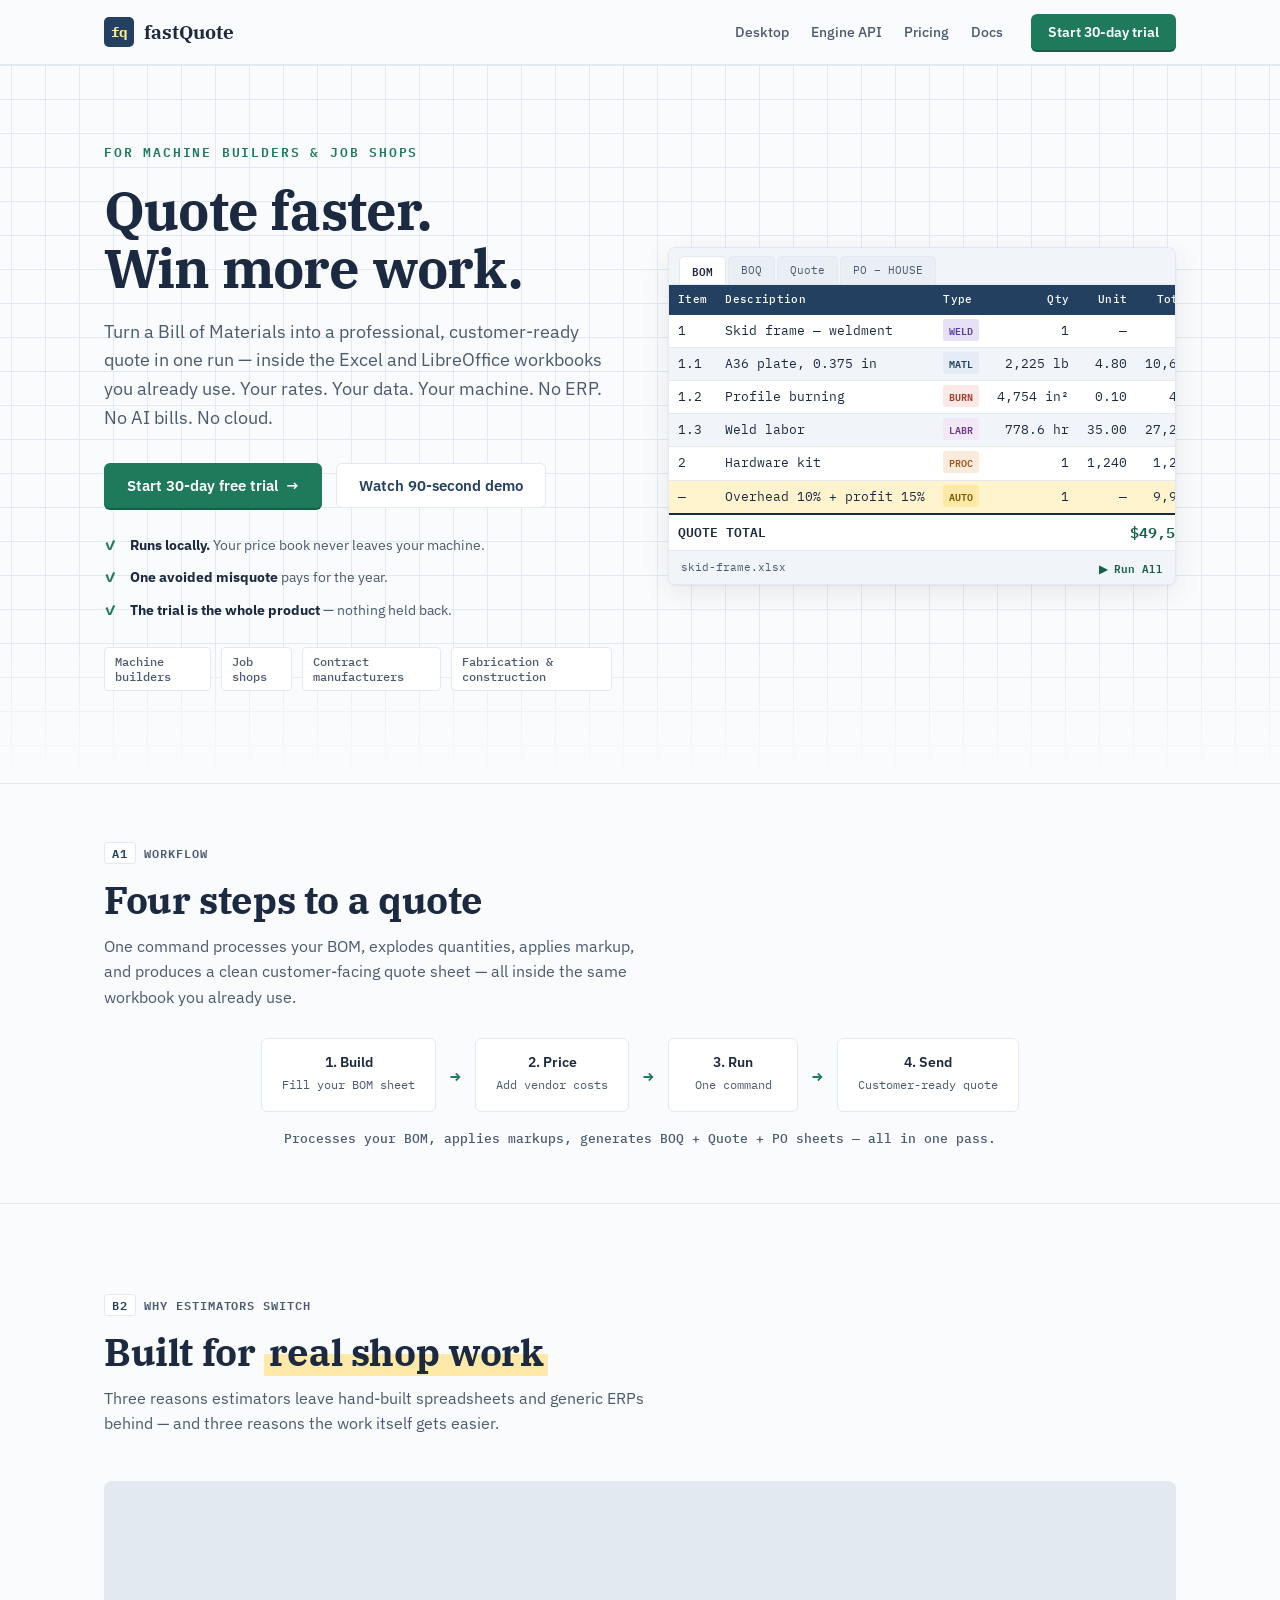
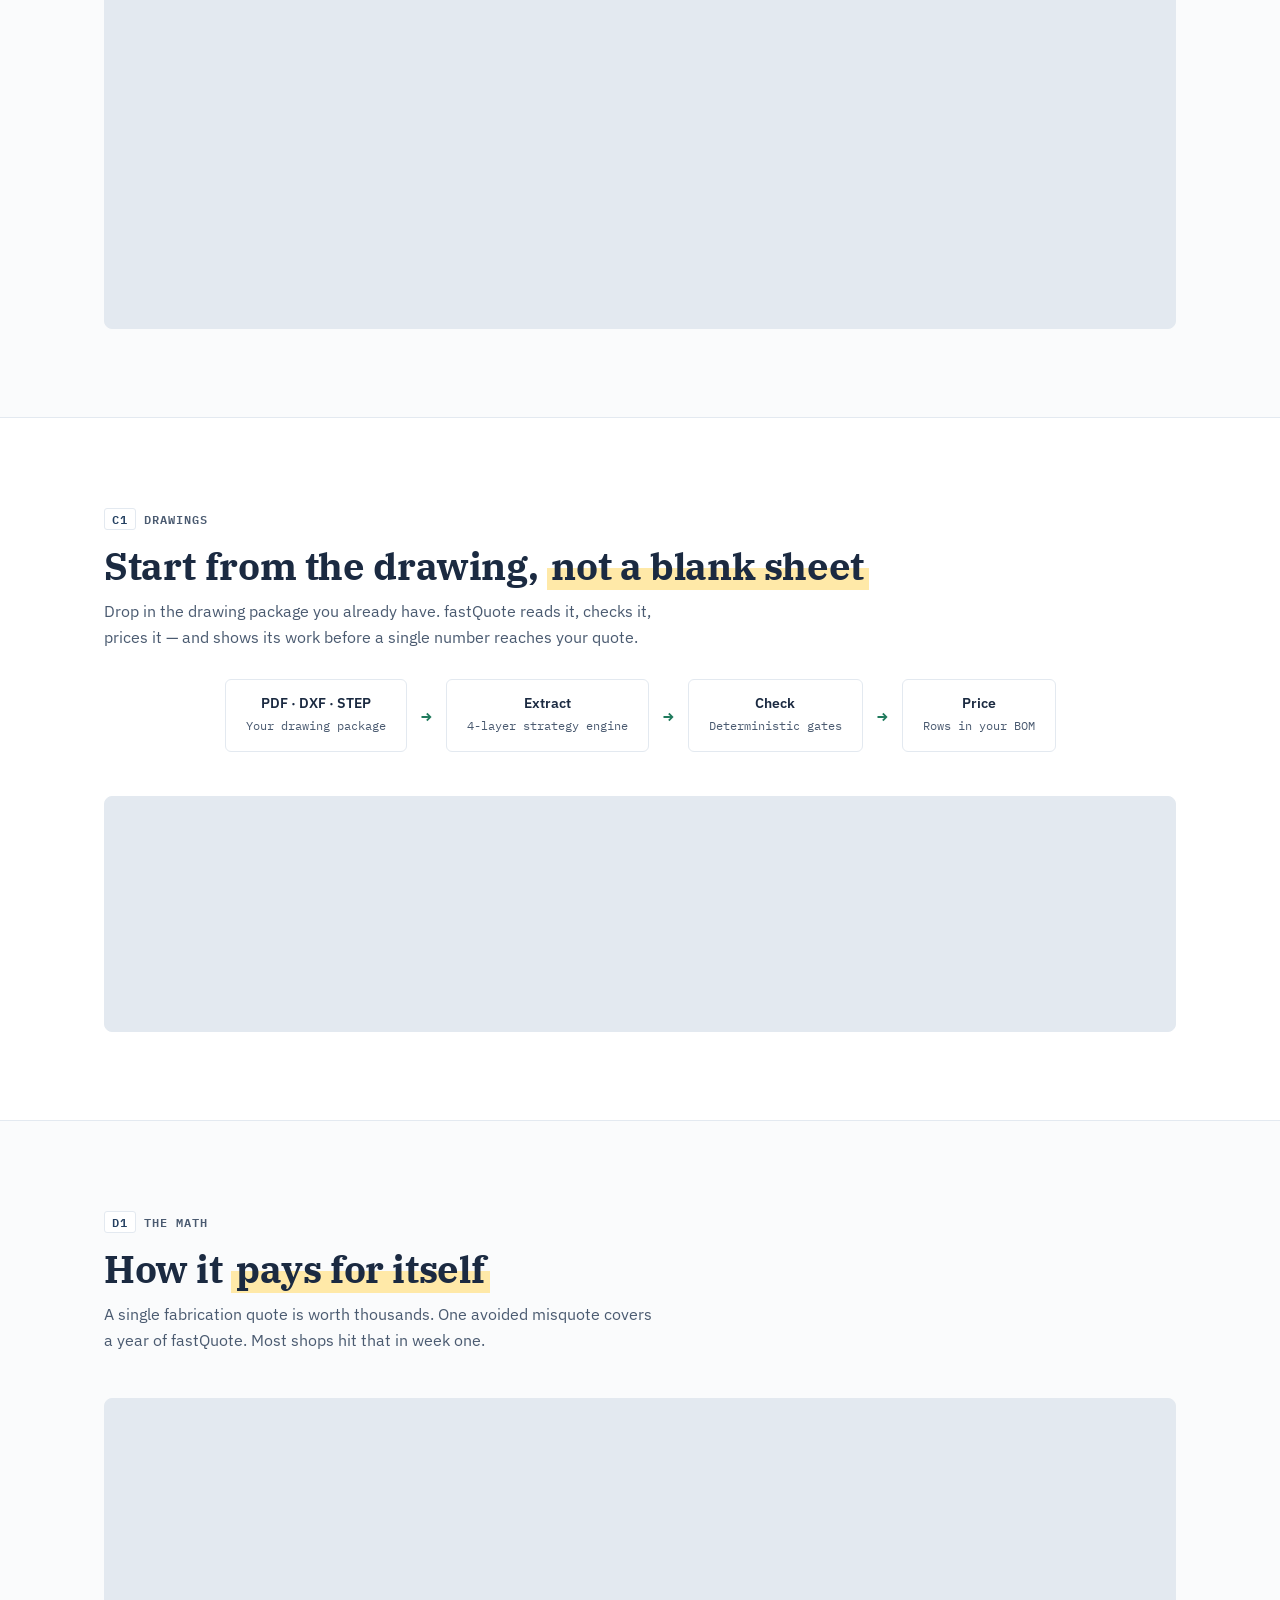
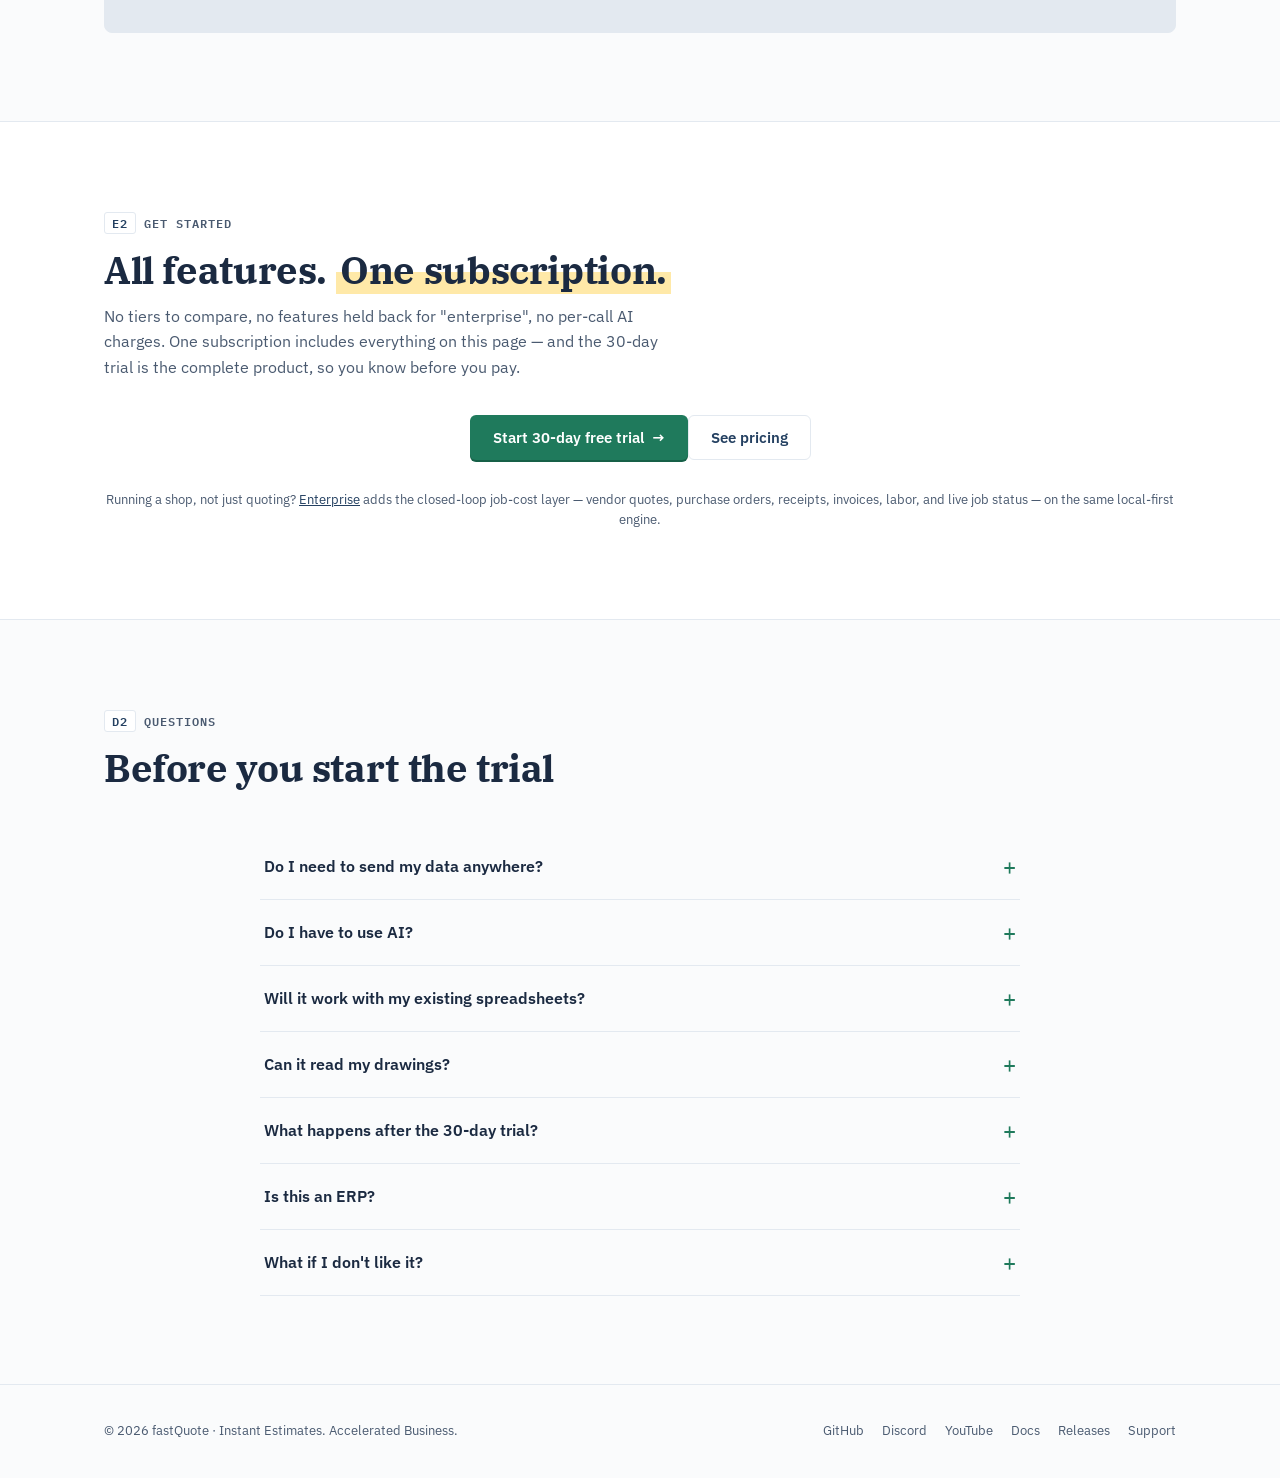
==== commit 83e76aeb: "Fix blank grids: stray <script> tag in site.js killed all JS; wire GoatCounter properly on every pag" ====
--- a/index.html
+++ b/index.html
@@ -267,6 +267,7 @@
   </div>
 </footer>
 
+<script data-goatcounter="https://fast-quote.goatcounter.com/count" async src="//gc.zgo.at/count.js"></script>
 <script src="site.js"></script>
 </body>
 </html>
--- a/style.css
+++ b/style.css
@@ -304,8 +304,9 @@
 footer a{color:var(--ink-soft);text-decoration:none}
 footer a:hover{color:var(--ink)}
 
-/* scroll-reveal */
-.reveal{opacity:0;transform:translateY(14px);transition:opacity .55s ease, transform .55s ease}
+/* scroll-reveal — armed by site.js: without JS (or if site.js breaks),
+   .reveal content is never hidden */
+html.reveal-armed .reveal{opacity:0;transform:translateY(14px);transition:opacity .55s ease, transform .55s ease}
 .reveal.in{opacity:1;transform:none}
 /* ── Multi-page nav active state ── */
 .nav-links a.active{color:var(--ink);font-weight:600}
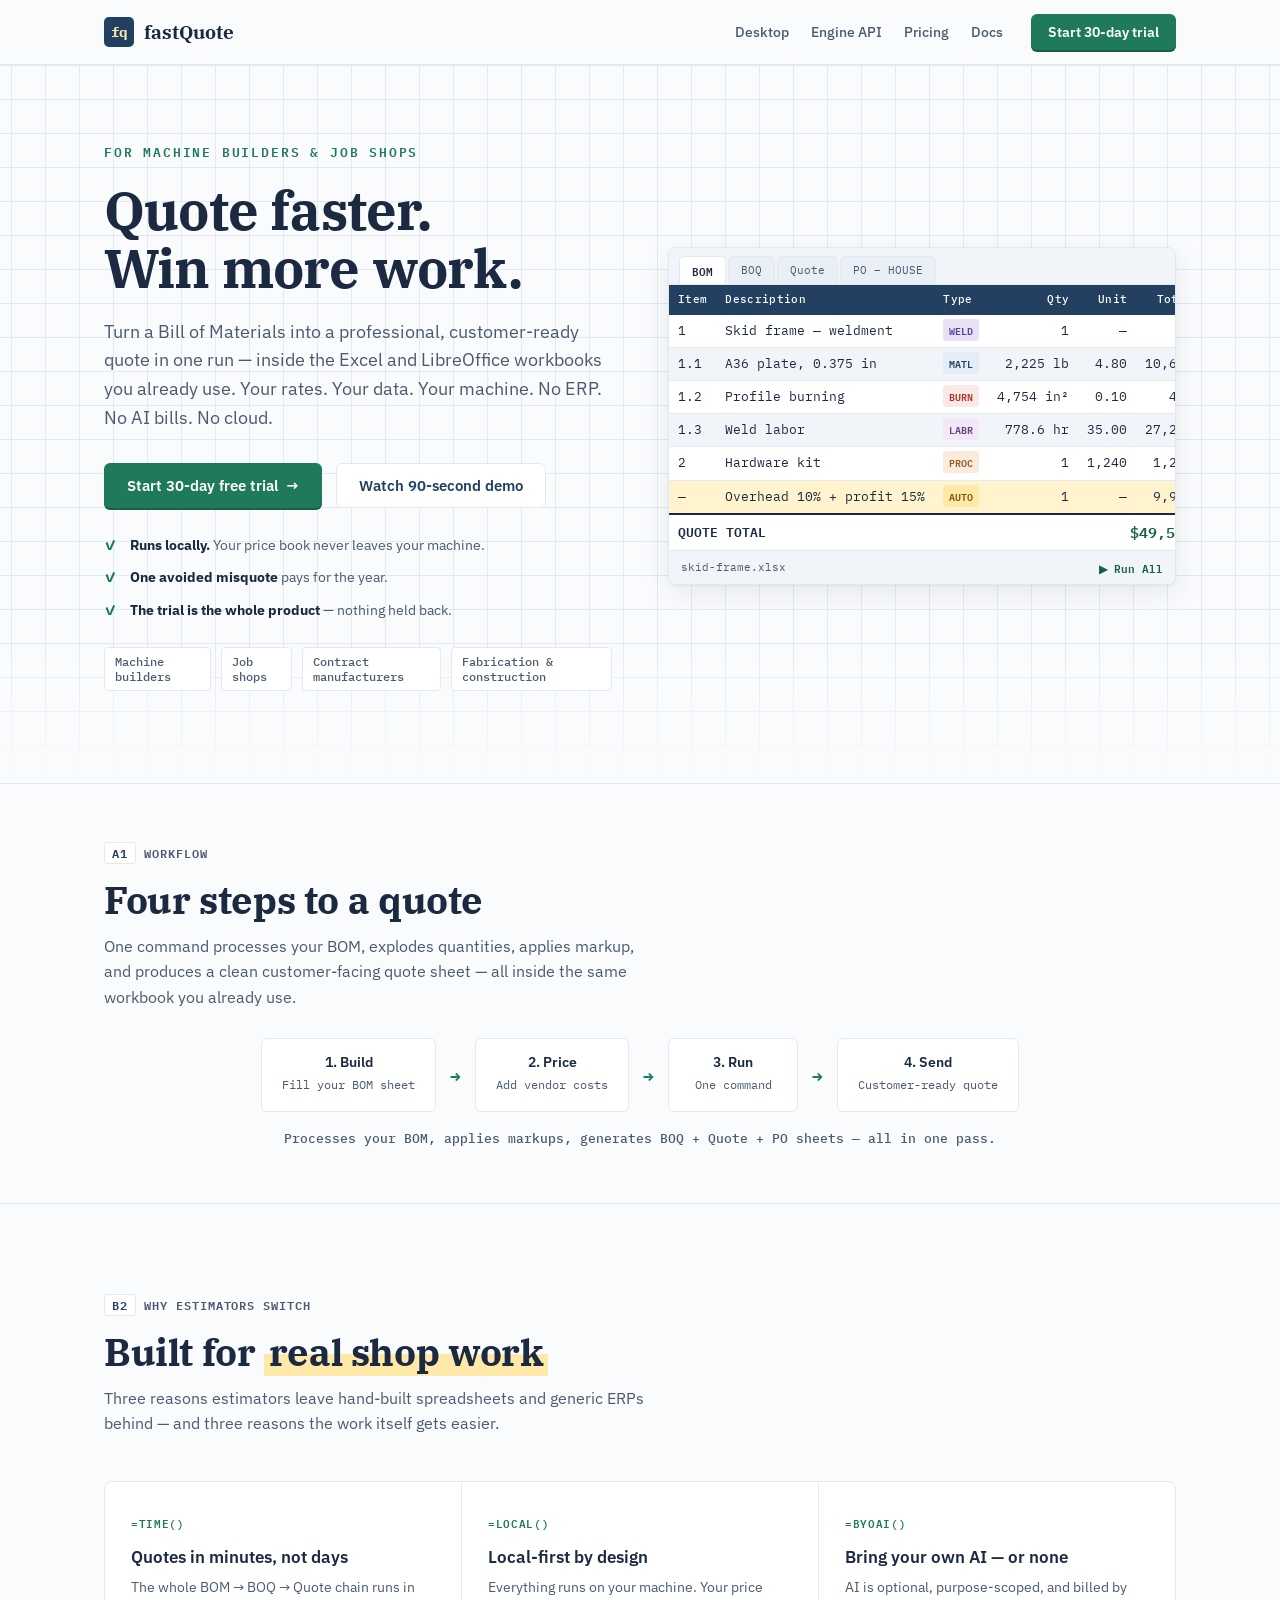
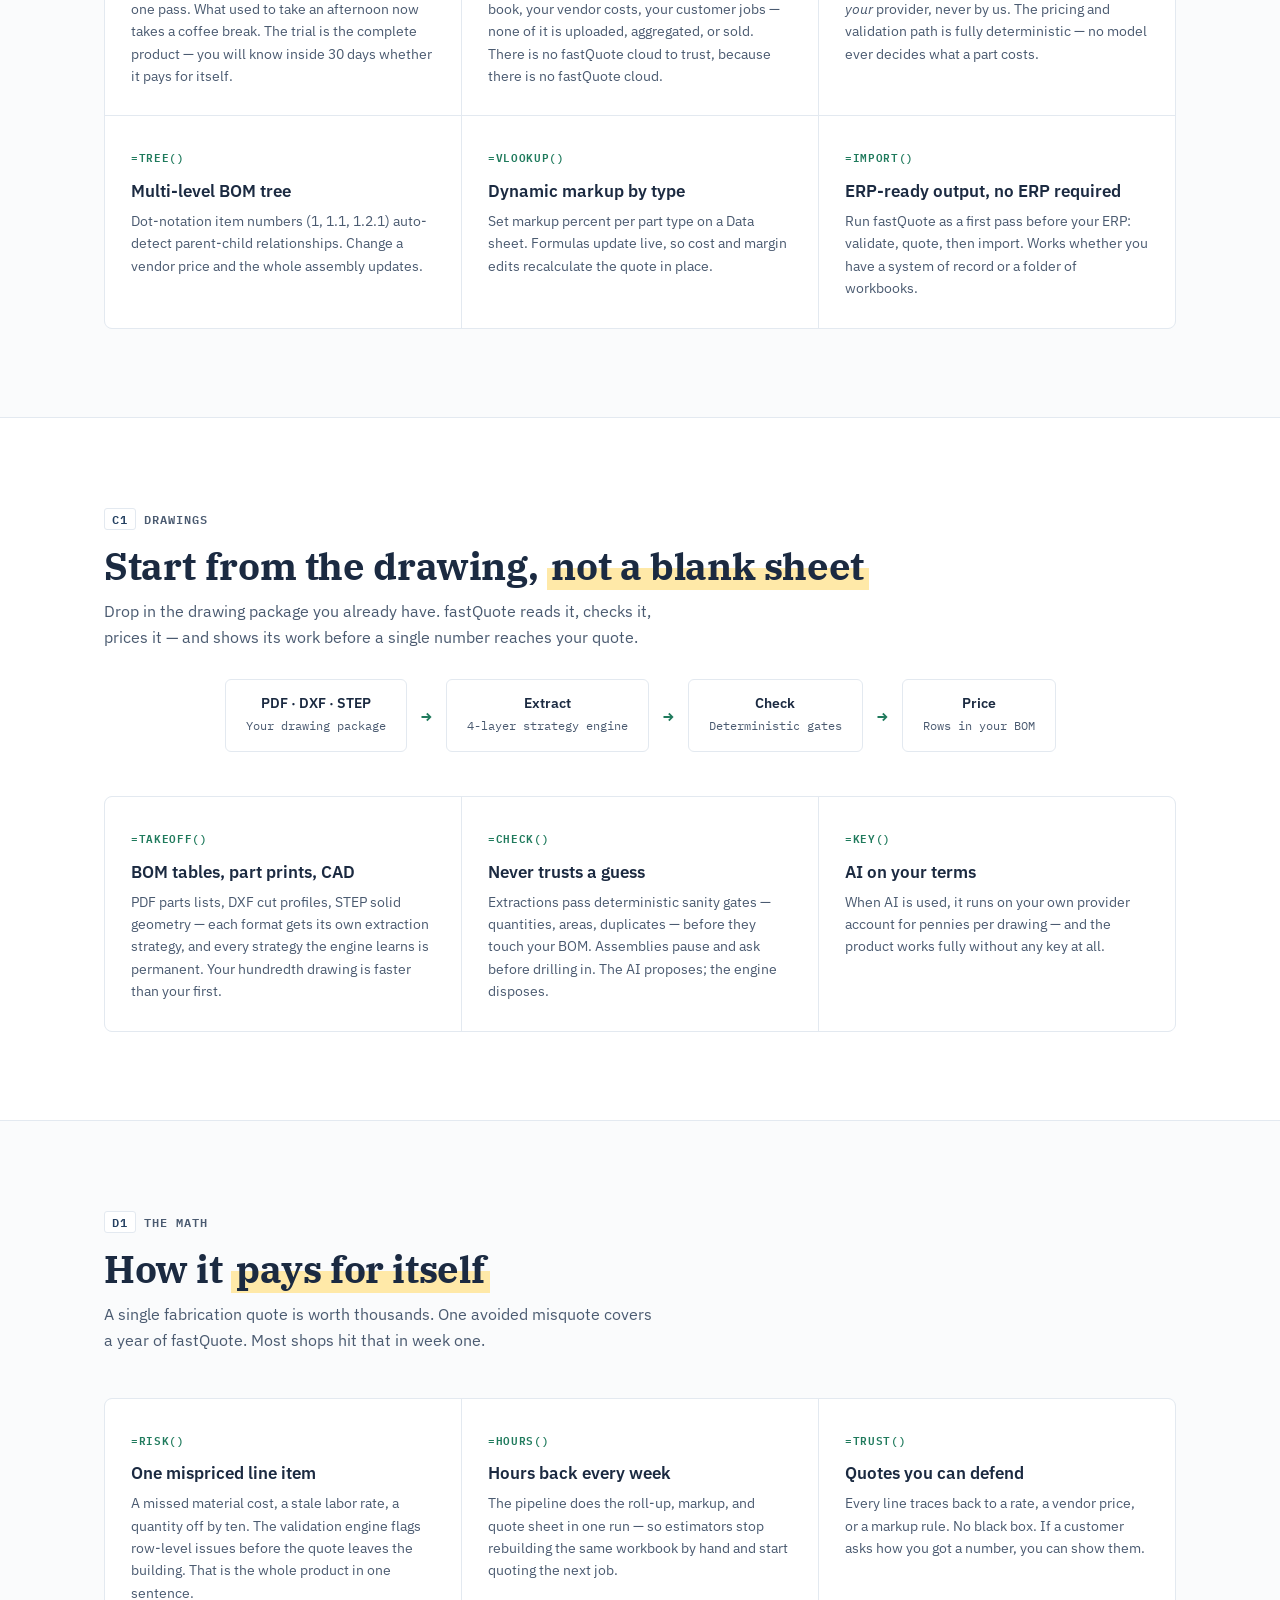
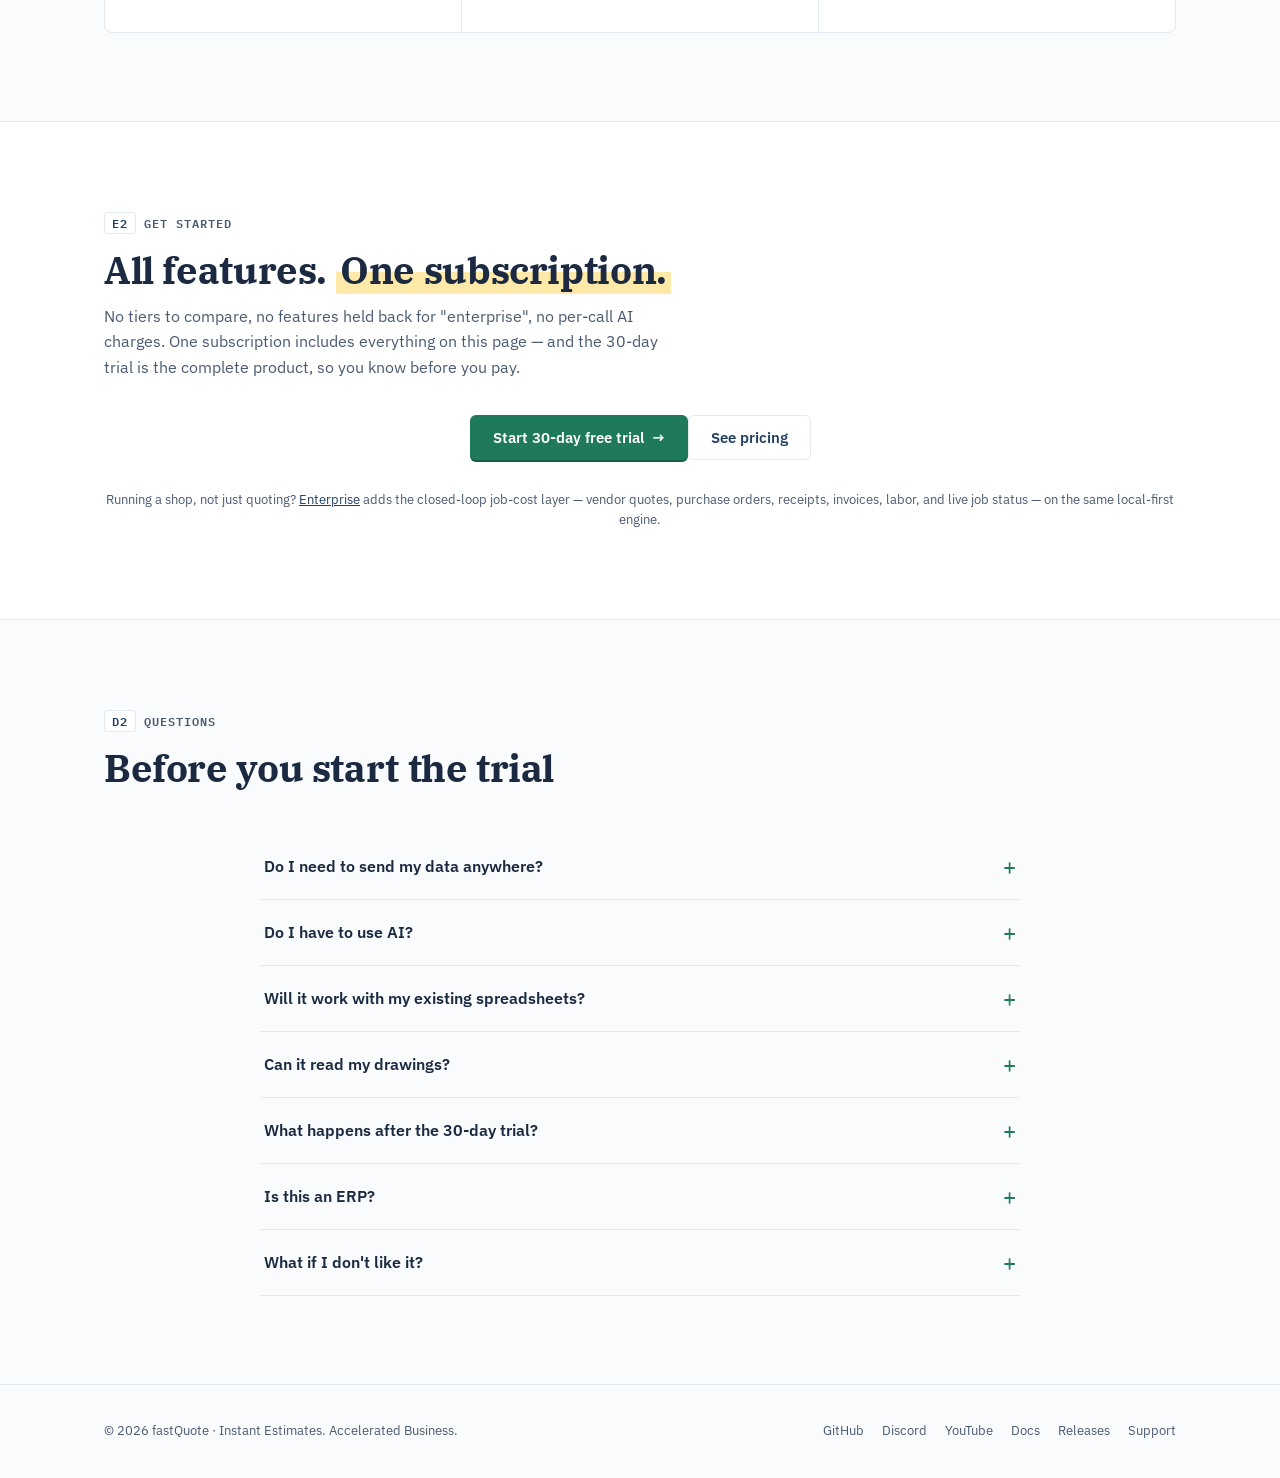
==== commit 0537d779: "Remove scroll-reveal entirely — CSS specificity bug kept card grids invisible (grey boxes); content " ====
--- a/index.html
+++ b/index.html
@@ -8,7 +8,8 @@
 <script>const LINKS={trial:"https://payhip.com/fastquote",buyPro:"https://payhip.com/b/fastquote-pro",buyEnt:"mailto:support@fastquote.app?subject=Enterprise",github:"https://github.com/fastquote-community",discord:"https://discord.gg/fastquote",youtube:"https://youtube.com/@fastquote",docs:"docs.html",releases:"https://github.com/fastquote/releases",support:"mailto:support@fastquote.app"};</script>
 <link rel="preconnect" href="https://fonts.googleapis.com">
 <link rel="preconnect" href="https://fonts.gstatic.com" crossorigin>
-<link href="https://fonts.googleapis.com/css2?family=IBM+Plex+Serif:wght@600;700&family=IBM+Plex+Sans:wght@400;500;600&family=IBM+Plex+Mono:wght@400;500;600&display=swap" rel="stylesheet">
+<link rel="stylesheet" href="https://fonts.googleapis.com/css2?family=IBM+Plex+Serif:wght@600;700&family=IBM+Plex+Sans:wght@400;500;600&family=IBM+Plex+Mono:wght@400;500;600&display=swap" media="print" onload="this.media='all'">
+<noscript><link rel="stylesheet" href="https://fonts.googleapis.com/css2?family=IBM+Plex+Serif:wght@600;700&family=IBM+Plex+Sans:wght@400;500;600&family=IBM+Plex+Mono:wght@400;500;600&display=swap"></noscript>
 <link rel="icon" href='data:image/svg+xml,<svg xmlns="http://www.w3.org/2000/svg" viewBox="0 0 32 32"><rect width="32" height="32" rx="4" fill="%23244061"/><text x="16" y="22" font-family="monospace" font-size="15" font-weight="700" fill="%23FFE9A8" text-anchor="middle">fq</text></svg>'>
 <link rel="stylesheet" href="style.css">
 </head>
@@ -105,32 +106,32 @@
     <h2>Built for <span class="hl">real shop work</span></h2>
     <p class="sub">Three reasons estimators leave hand-built spreadsheets and generic ERPs behind — and three reasons the work itself gets easier.</p>
     <div class="feat-grid">
-      <div class="feat reveal">
+      <div class="feat">
         <span class="fx mono">=TIME()</span>
         <h3>Quotes in minutes, not days</h3>
         <p>The whole BOM &rarr; BOQ &rarr; Quote chain runs in one pass. What used to take an afternoon now takes a coffee break. The trial is the complete product — you will know inside 30 days whether it pays for itself.</p>
       </div>
-      <div class="feat reveal">
+      <div class="feat">
         <span class="fx mono">=LOCAL()</span>
         <h3>Local-first by design</h3>
         <p>Everything runs on your machine. Your price book, your vendor costs, your customer jobs — none of it is uploaded, aggregated, or sold. There is no fastQuote cloud to trust, because there is no fastQuote cloud.</p>
       </div>
-      <div class="feat reveal">
+      <div class="feat">
         <span class="fx mono">=BYOAI()</span>
         <h3>Bring your own AI &mdash; or none</h3>
         <p>AI is optional, purpose-scoped, and billed by <em>your</em> provider, never by us. The pricing and validation path is fully deterministic — no model ever decides what a part costs.</p>
       </div>
-      <div class="feat reveal">
+      <div class="feat">
         <span class="fx mono">=TREE()</span>
         <h3>Multi-level BOM tree</h3>
         <p>Dot-notation item numbers (1, 1.1, 1.2.1) auto-detect parent-child relationships. Change a vendor price and the whole assembly updates.</p>
       </div>
-      <div class="feat reveal">
+      <div class="feat">
         <span class="fx mono">=VLOOKUP()</span>
         <h3>Dynamic markup by type</h3>
         <p>Set markup percent per part type on a Data sheet. Formulas update live, so cost and margin edits recalculate the quote in place.</p>
       </div>
-      <div class="feat reveal">
+      <div class="feat">
         <span class="fx mono">=IMPORT()</span>
         <h3>ERP-ready output, no ERP required</h3>
         <p>Run fastQuote as a first pass before your ERP: validate, quote, then import. Works whether you have a system of record or a folder of workbooks.</p>
@@ -155,17 +156,17 @@
       <div class="pipe"><b>Price</b><small>Rows in your BOM</small></div>
     </div>
     <div class="feat-grid">
-      <div class="feat reveal">
+      <div class="feat">
         <span class="fx mono">=TAKEOFF()</span>
         <h3>BOM tables, part prints, CAD</h3>
         <p>PDF parts lists, DXF cut profiles, STEP solid geometry — each format gets its own extraction strategy, and every strategy the engine learns is permanent. Your hundredth drawing is faster than your first.</p>
       </div>
-      <div class="feat reveal">
+      <div class="feat">
         <span class="fx mono">=CHECK()</span>
         <h3>Never trusts a guess</h3>
         <p>Extractions pass deterministic sanity gates — quantities, areas, duplicates — before they touch your BOM. Assemblies pause and ask before drilling in. The AI proposes; the engine disposes.</p>
       </div>
-      <div class="feat reveal">
+      <div class="feat">
         <span class="fx mono">=KEY()</span>
         <h3>AI on your terms</h3>
         <p>When AI is used, it runs on your own provider account for pennies per drawing — and the product works fully without any key at all.</p>
@@ -181,17 +182,17 @@
     <h2>How it <span class="hl">pays for itself</span></h2>
     <p class="sub">A single fabrication quote is worth thousands. One avoided misquote covers a year of fastQuote. Most shops hit that in week one.</p>
     <div class="feat-grid">
-      <div class="feat reveal">
+      <div class="feat">
         <span class="fx mono">=RISK()</span>
         <h3>One mispriced line item</h3>
         <p>A missed material cost, a stale labor rate, a quantity off by ten. The validation engine flags row-level issues before the quote leaves the building. That is the whole product in one sentence.</p>
       </div>
-      <div class="feat reveal">
+      <div class="feat">
         <span class="fx mono">=HOURS()</span>
         <h3>Hours back every week</h3>
         <p>The pipeline does the roll-up, markup, and quote sheet in one run — so estimators stop rebuilding the same workbook by hand and start quoting the next job.</p>
       </div>
-      <div class="feat reveal">
+      <div class="feat">
         <span class="fx mono">=TRUST()</span>
         <h3>Quotes you can defend</h3>
         <p>Every line traces back to a rate, a vendor price, or a markup rule. No black box. If a customer asks how you got a number, you can show them.</p>
--- a/style.css
+++ b/style.css
@@ -53,7 +53,7 @@
   padding:4px 7px;border-radius:3px;color:var(--navy);
 }
 
-h2{font:700 clamp(26px,3.4vw,38px)/1.15 var(--serif);letter-spacing:-.01em}
+h2{font-family:var(--serif);font-weight:700;font-size:clamp(26px,3.4vw,38px);line-height:1.15;letter-spacing:-.01em}
 .sub{color:var(--ink-soft);max-width:56ch;margin-top:12px}
 section{padding:88px 0}
 
@@ -109,7 +109,7 @@
   background:linear-gradient(transparent, var(--paper));pointer-events:none;
 }
 .hero .wrap{display:grid;grid-template-columns:minmax(0,1fr) minmax(0,1fr);gap:56px;align-items:center;position:relative;z-index:1}
-.hero h1{font:700 clamp(34px,4.6vw,54px)/1.08 var(--serif);letter-spacing:-.015em}
+.hero h1{font-family:var(--serif);font-weight:700;font-size:clamp(34px,4.6vw,54px);line-height:1.08;letter-spacing:-.015em}
 .hero .tagline{font:600 13px var(--mono);letter-spacing:.14em;text-transform:uppercase;color:var(--ledger);margin-bottom:18px}
 .hero p.lede{color:var(--ink-soft);font-size:18px;margin:20px 0 30px;max-width:46ch}
 .hero .cta-row{display:flex;gap:14px;flex-wrap:wrap;align-items:center}
@@ -304,10 +304,10 @@
 footer a{color:var(--ink-soft);text-decoration:none}
 footer a:hover{color:var(--ink)}
 
-/* scroll-reveal — armed by site.js: without JS (or if site.js breaks),
-   .reveal content is never hidden */
-html.reveal-armed .reveal{opacity:0;transform:translateY(14px);transition:opacity .55s ease, transform .55s ease}
-.reveal.in{opacity:1;transform:none}
+/* NOTE (2026-09-28): the scroll-reveal animation was REMOVED. A CSS
+   specificity bug left card grids permanently invisible (grey boxes),
+   so content is plain static HTML+CSS now — it cannot be hidden by
+   JS failure, browser quirks, or cascade mistakes. */
 /* ── Multi-page nav active state ── */
 .nav-links a.active{color:var(--ink);font-weight:600}
 
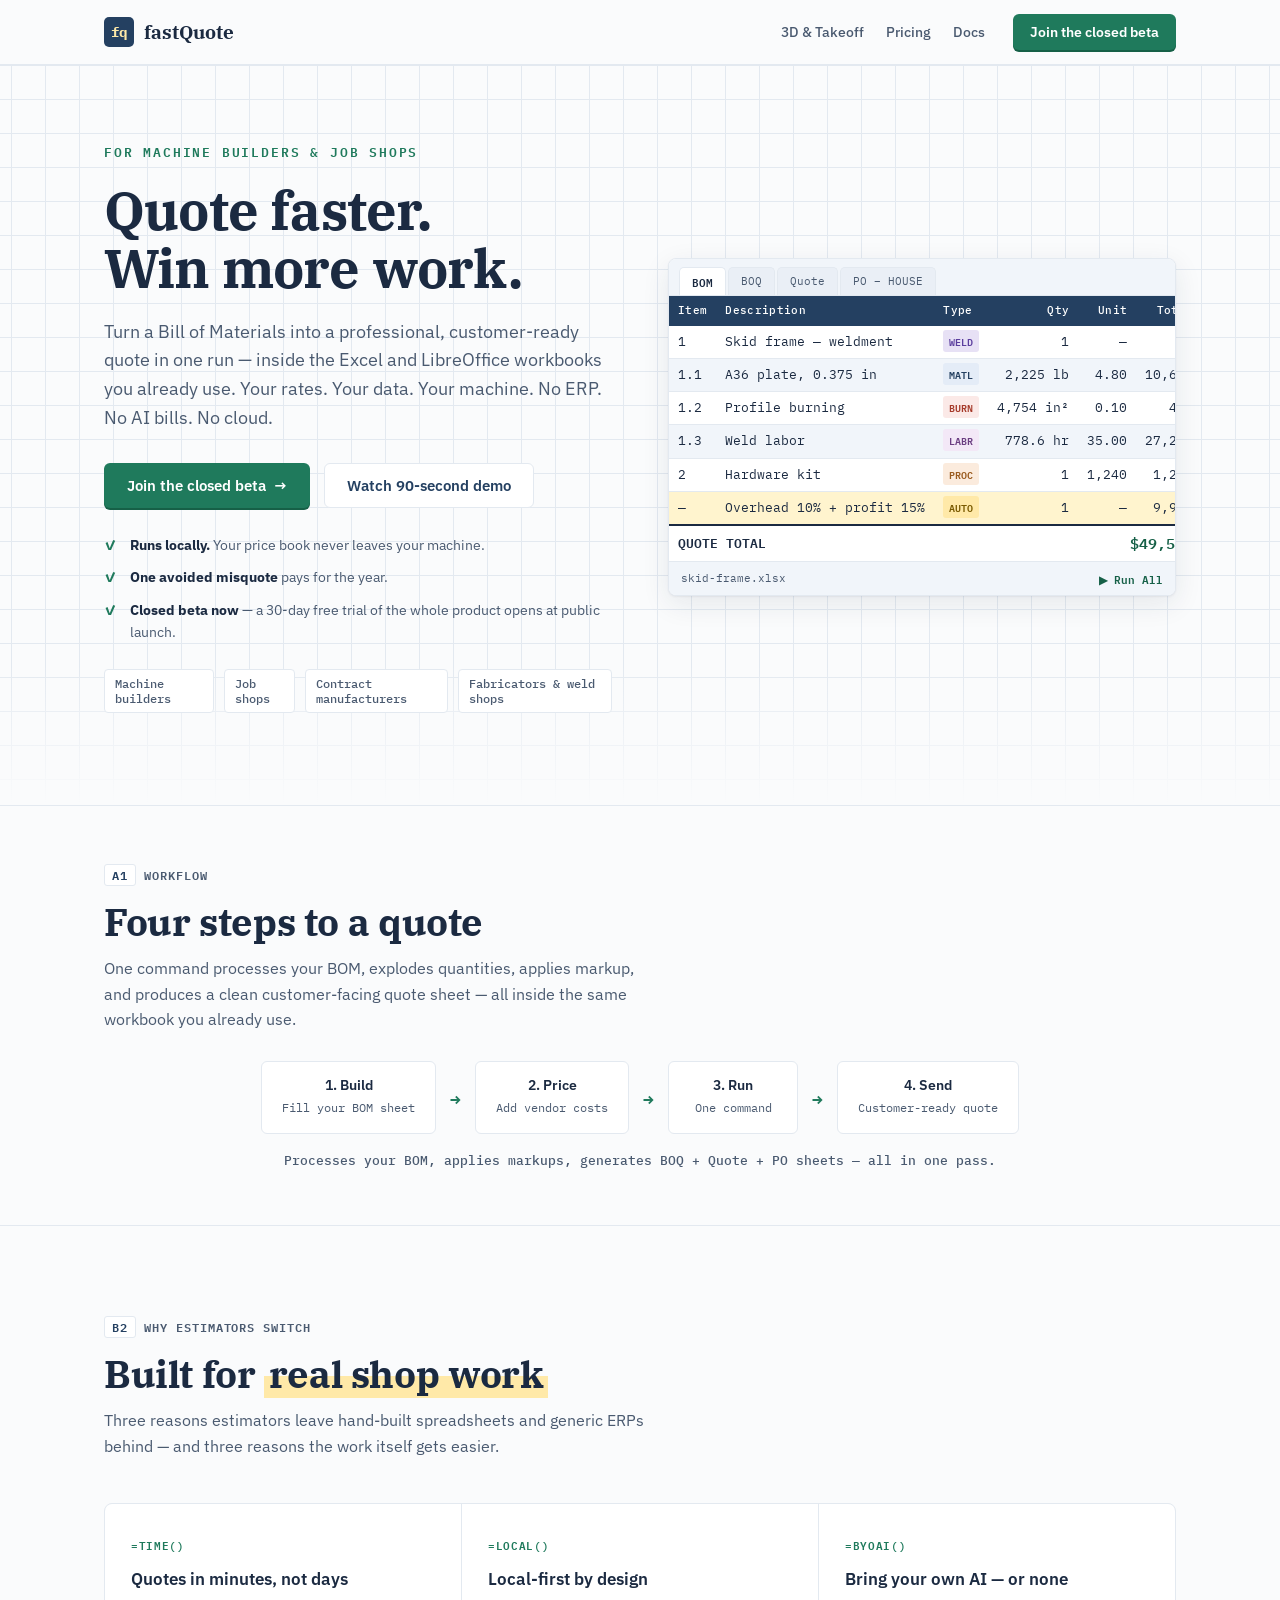
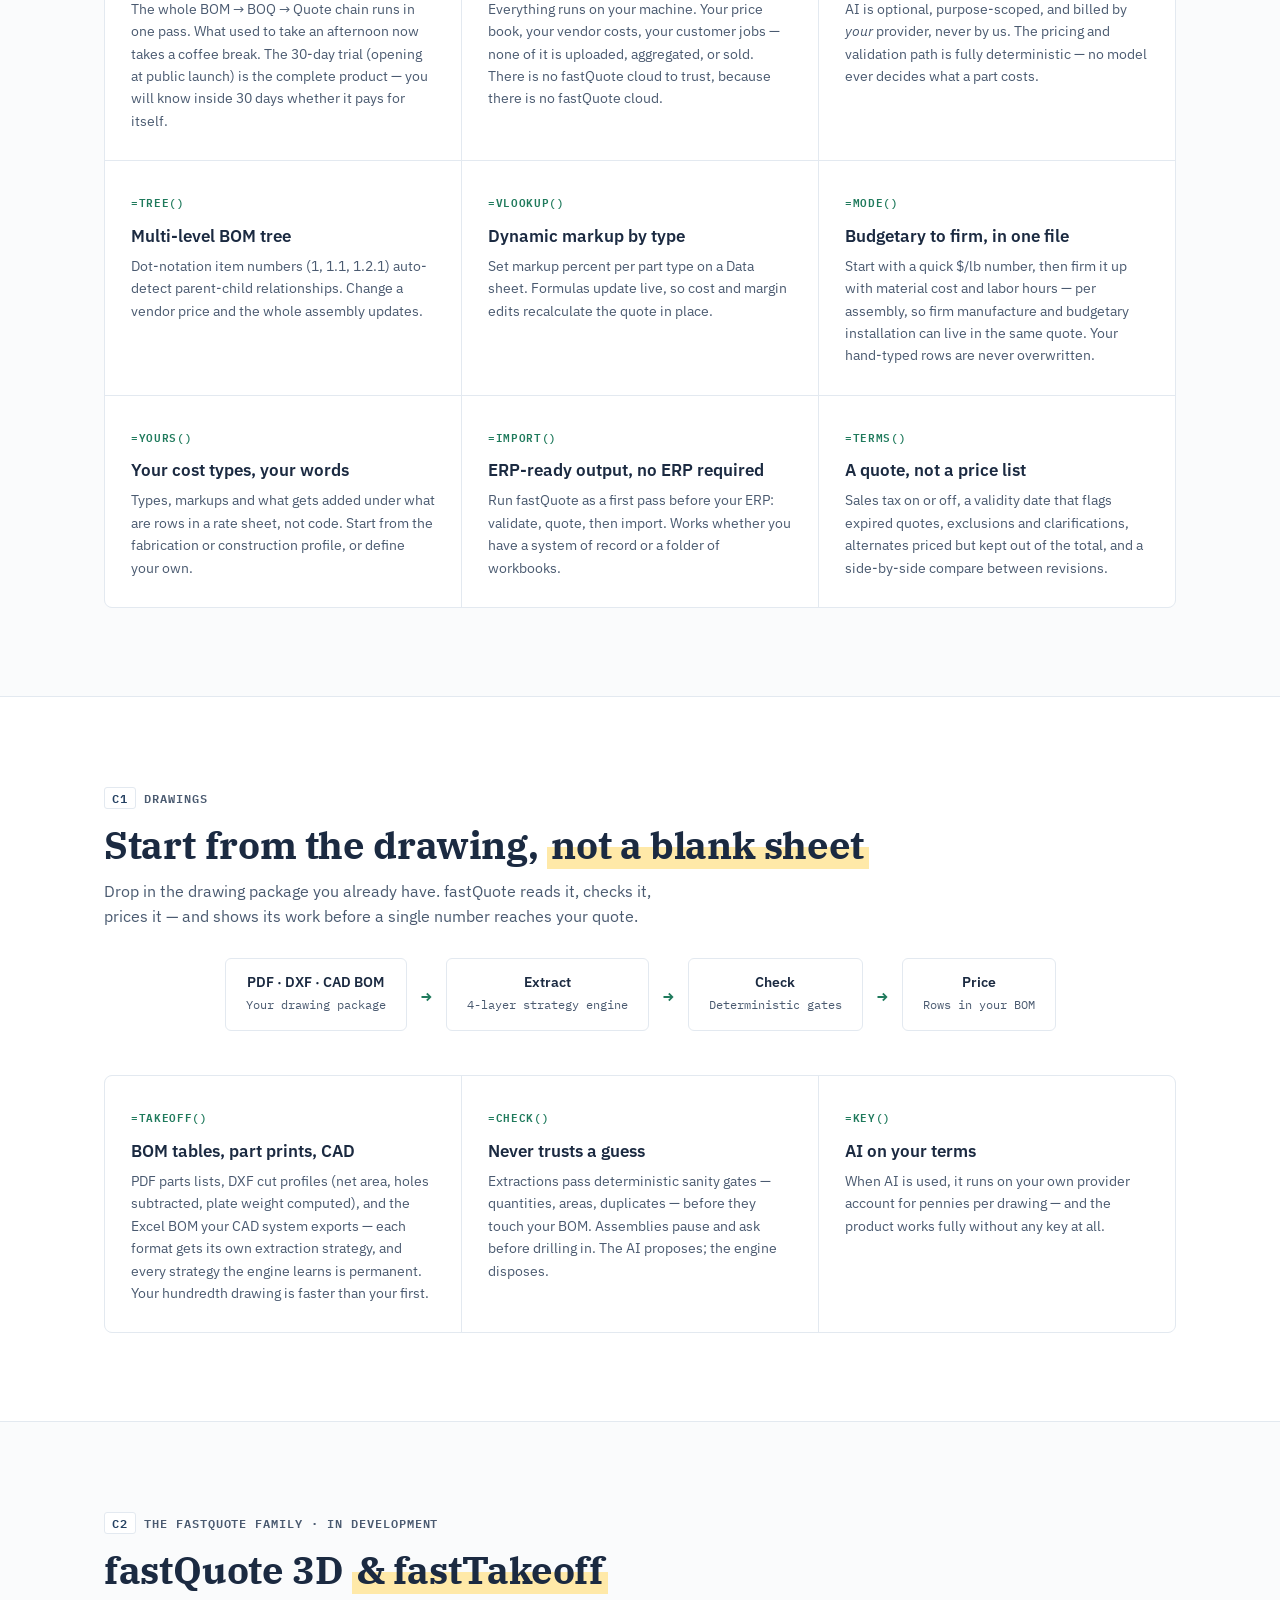
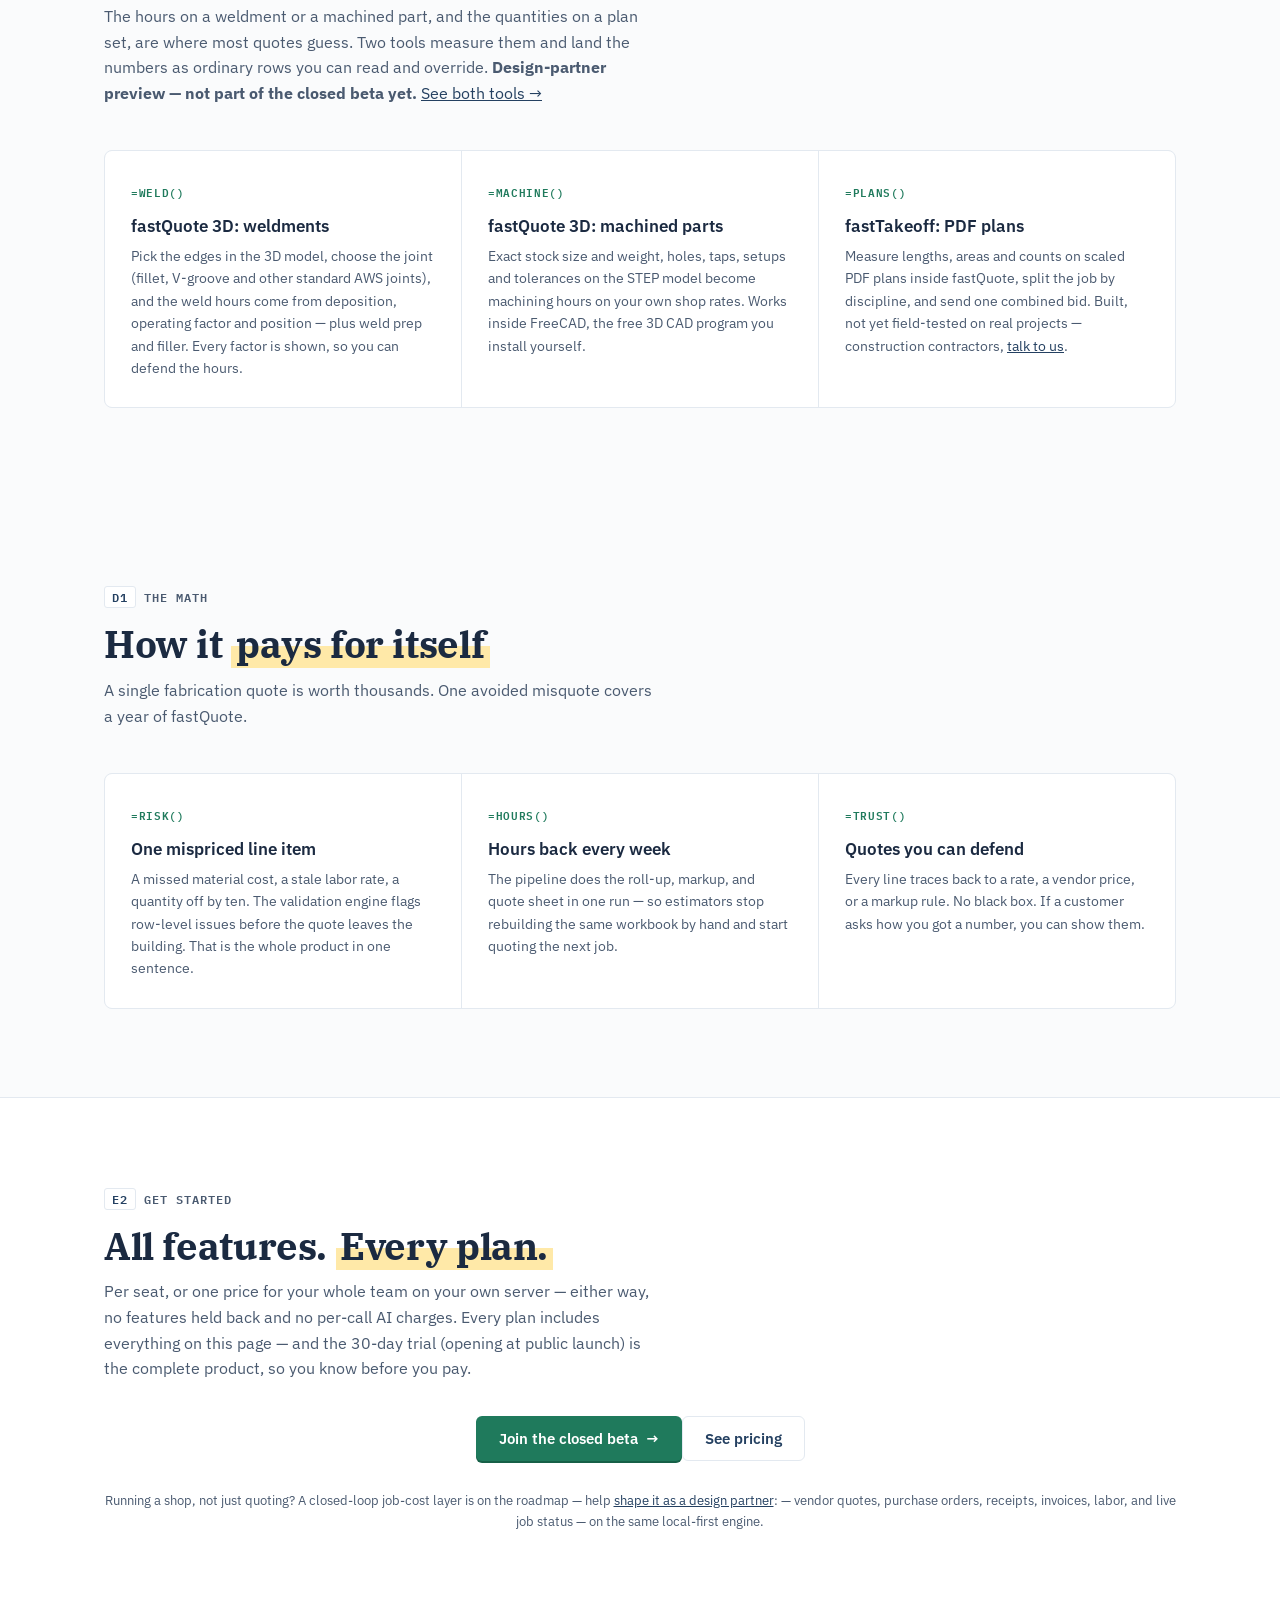
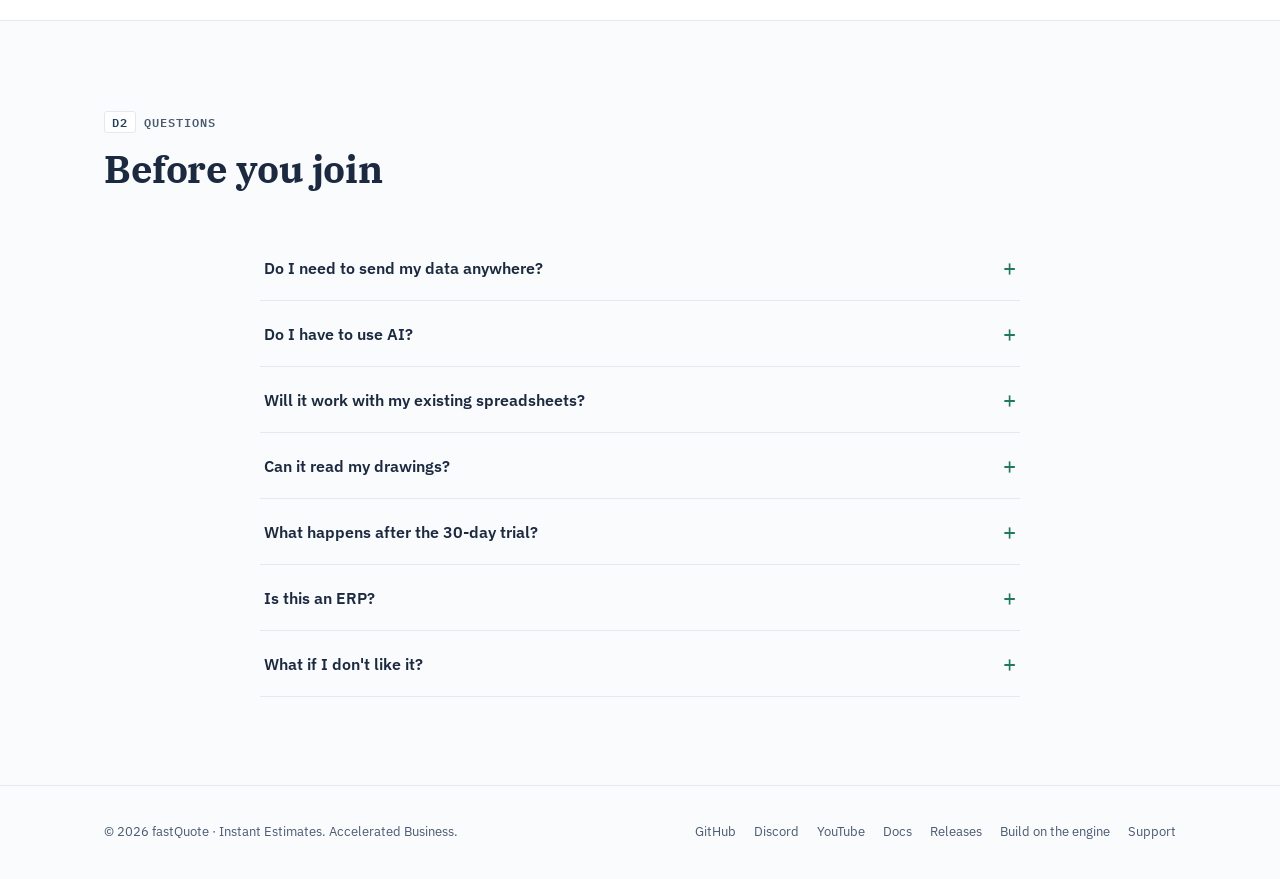
==== commit 3821202e: "Pricing v4, fastQuote 3D & fastTakeoff page, honest beta scope - Pricing: $99/mo or $999/yr per seat" ====
--- a/index.html
+++ b/index.html
@@ -5,7 +5,7 @@
 <meta name="viewport" content="width=device-width, initial-scale=1">
 <title>fastQuote — Quote faster. Win more work.</title>
 <meta name="description" content="Turn a Bill of Materials into a customer-ready quote in one run. Local-first estimating for machine builders and job shops, with built-in AI drawing takeoff. Your rates, your data, your machine — no ERP, no AI bills, no cloud.">
-<script>const LINKS={trial:"https://payhip.com/fastquote",buyPro:"https://payhip.com/b/fastquote-pro",buyEnt:"mailto:support@fastquote.app?subject=Enterprise",github:"https://github.com/fastquote-community",discord:"https://discord.gg/fastquote",youtube:"https://youtube.com/@fastquote",docs:"docs.html",releases:"https://github.com/fastquote/releases",support:"mailto:support@fastquote.app"};</script>
+<script>const LINKS={beta:"mailto:support@fastquote.app?subject=fastQuote%20closed%20beta",trial:"https://payhip.com/fastquote",buyPro:"https://payhip.com/b/fastquote-pro",buyEnt:"mailto:support@fastquote.app?subject=Enterprise",github:"https://github.com/fastquote-community",discord:"https://discord.gg/fastquote",youtube:"https://youtube.com/@fastquote",docs:"docs.html",releases:"https://github.com/fastquote/releases",support:"mailto:support@fastquote.app"};</script>
 <link rel="preconnect" href="https://fonts.googleapis.com">
 <link rel="preconnect" href="https://fonts.gstatic.com" crossorigin>
 <link rel="stylesheet" href="https://fonts.googleapis.com/css2?family=IBM+Plex+Serif:wght@600;700&family=IBM+Plex+Sans:wght@400;500;600&family=IBM+Plex+Mono:wght@400;500;600&display=swap" media="print" onload="this.media='all'">
@@ -19,12 +19,11 @@
   <div class="wrap nav">
     <a class="logo" href="index.html"><span class="mark">fq</span>fastQuote</a>
     <nav class="nav-links" aria-label="Site">
-      <a href="desktop.html">Desktop</a>
-      <a href="engine.html">Engine API</a>
+      <a href="tools.html">3D &amp; Takeoff</a>
       <a href="pricing.html">Pricing</a>
       <a href="docs.html">Docs</a>
     </nav>
-    <a class="btn btn-primary" data-link="trial" href="#">Start 30-day trial</a>
+    <a class="btn btn-primary" data-link="beta" href="#">Join the closed beta</a>
   </div>
 </header>
 
@@ -36,16 +35,16 @@
       <h1>Quote faster.<br>Win more work.</h1>
       <p class="lede">Turn a Bill of Materials into a professional, customer-ready quote in one run — inside the Excel and LibreOffice workbooks you already use. Your rates. Your data. Your machine. No ERP. No AI bills. No cloud.</p>
       <div class="cta-row">
-        <a class="btn btn-primary" data-link="trial" href="#">Start 30-day free trial <span class="arrow">&rarr;</span></a>
+        <a class="btn btn-primary" data-link="beta" href="#">Join the closed beta <span class="arrow">&rarr;</span></a>
         <a class="btn btn-ghost" data-link="youtube" href="#">Watch 90-second demo</a>
       </div>
       <div class="trust-strip">
         <span><b>Runs locally.</b> Your price book never leaves your machine.</span>
         <span><b>One avoided misquote</b> pays for the year.</span>
-        <span><b>The trial is the whole product</b> — nothing held back.</span>
+        <span><b>Closed beta now</b> — a 30-day free trial of the whole product opens at public launch.</span>
       </div>
       <div class="suite-badges">
-        <span>Machine builders</span><span>Job shops</span><span>Contract manufacturers</span><span>Fabrication &amp; construction</span>
+        <span>Machine builders</span><span>Job shops</span><span>Contract manufacturers</span><span>Fabricators &amp; weld shops</span>
       </div>
     </div>
     <div class="hero-sheet" aria-label="Example: fastQuote pricing a weldment automatically">
@@ -109,7 +108,7 @@
       <div class="feat">
         <span class="fx mono">=TIME()</span>
         <h3>Quotes in minutes, not days</h3>
-        <p>The whole BOM &rarr; BOQ &rarr; Quote chain runs in one pass. What used to take an afternoon now takes a coffee break. The trial is the complete product — you will know inside 30 days whether it pays for itself.</p>
+        <p>The whole BOM &rarr; BOQ &rarr; Quote chain runs in one pass. What used to take an afternoon now takes a coffee break. The 30-day trial (opening at public launch) is the complete product — you will know inside 30 days whether it pays for itself.</p>
       </div>
       <div class="feat">
         <span class="fx mono">=LOCAL()</span>
@@ -132,9 +131,24 @@
         <p>Set markup percent per part type on a Data sheet. Formulas update live, so cost and margin edits recalculate the quote in place.</p>
       </div>
       <div class="feat">
+        <span class="fx mono">=MODE()</span>
+        <h3>Budgetary to firm, in one file</h3>
+        <p>Start with a quick $/lb number, then firm it up with material cost and labor hours &mdash; per assembly, so firm manufacture and budgetary installation can live in the same quote. Your hand-typed rows are never overwritten.</p>
+      </div>
+      <div class="feat">
+        <span class="fx mono">=YOURS()</span>
+        <h3>Your cost types, your words</h3>
+        <p>Types, markups and what gets added under what are rows in a rate sheet, not code. Start from the fabrication or construction profile, or define your own.</p>
+      </div>
+      <div class="feat">
         <span class="fx mono">=IMPORT()</span>
         <h3>ERP-ready output, no ERP required</h3>
         <p>Run fastQuote as a first pass before your ERP: validate, quote, then import. Works whether you have a system of record or a folder of workbooks.</p>
+      </div>
+      <div class="feat">
+        <span class="fx mono">=TERMS()</span>
+        <h3>A quote, not a price list</h3>
+        <p>Sales tax on or off, a validity date that flags expired quotes, exclusions and clarifications, alternates priced but kept out of the total, and a side-by-side compare between revisions.</p>
       </div>
     </div>
   </div>
@@ -147,7 +161,7 @@
     <h2>Start from the drawing, <span class="hl">not a blank sheet</span></h2>
     <p class="sub">Drop in the drawing package you already have. fastQuote reads it, checks it, prices it — and shows its work before a single number reaches your quote.</p>
     <div class="pipe-row" style="margin-top:28px;">
-      <div class="pipe"><b>PDF &middot; DXF &middot; STEP</b><small>Your drawing package</small></div>
+      <div class="pipe"><b>PDF &middot; DXF &middot; CAD BOM</b><small>Your drawing package</small></div>
       <span class="pipe-arrow">&rarr;</span>
       <div class="pipe"><b>Extract</b><small>4-layer strategy engine</small></div>
       <span class="pipe-arrow">&rarr;</span>
@@ -159,7 +173,7 @@
       <div class="feat">
         <span class="fx mono">=TAKEOFF()</span>
         <h3>BOM tables, part prints, CAD</h3>
-        <p>PDF parts lists, DXF cut profiles, STEP solid geometry — each format gets its own extraction strategy, and every strategy the engine learns is permanent. Your hundredth drawing is faster than your first.</p>
+        <p>PDF parts lists, DXF cut profiles (net area, holes subtracted, plate weight computed), and the Excel BOM your CAD system exports — each format gets its own extraction strategy, and every strategy the engine learns is permanent. Your hundredth drawing is faster than your first.</p>
       </div>
       <div class="feat">
         <span class="fx mono">=CHECK()</span>
@@ -175,12 +189,38 @@
   </div>
 </section>
 
+<!-- In development: 3D part prep + weldments (not in the closed beta) -->
+<section>
+  <div class="wrap">
+    <span class="cellref" data-ref="C2">THE FASTQUOTE FAMILY &middot; IN DEVELOPMENT</span>
+    <h2>fastQuote 3D <span class="hl">&amp; fastTakeoff</span></h2>
+    <p class="sub">The hours on a weldment or a machined part, and the quantities on a plan set, are where most quotes guess. Two tools measure them and land the numbers as ordinary rows you can read and override. <b>Design-partner preview &mdash; not part of the closed beta yet.</b> <a href="tools.html">See both tools &rarr;</a></p>
+    <div class="feat-grid">
+      <div class="feat">
+        <span class="fx mono">=WELD()</span>
+        <h3>fastQuote 3D: weldments</h3>
+        <p>Pick the edges in the 3D model, choose the joint (fillet, V-groove and other standard AWS joints), and the weld hours come from deposition, operating factor and position &mdash; plus weld prep and filler. Every factor is shown, so you can defend the hours.</p>
+      </div>
+      <div class="feat">
+        <span class="fx mono">=MACHINE()</span>
+        <h3>fastQuote 3D: machined parts</h3>
+        <p>Exact stock size and weight, holes, taps, setups and tolerances on the STEP model become machining hours on your own shop rates. Works inside FreeCAD, the free 3D CAD program you install yourself.</p>
+      </div>
+      <div class="feat">
+        <span class="fx mono">=PLANS()</span>
+        <h3>fastTakeoff: PDF plans</h3>
+        <p>Measure lengths, areas and counts on scaled PDF plans inside fastQuote, split the job by discipline, and send one combined bid. Built, not yet field-tested on real projects &mdash; construction contractors, <a href="mailto:support@fastquote.app?subject=Construction%20design%20partner">talk to us</a>.</p>
+      </div>
+    </div>
+  </div>
+</section>
+
 <!-- The math -->
 <section>
   <div class="wrap">
     <span class="cellref" data-ref="D1">THE MATH</span>
     <h2>How it <span class="hl">pays for itself</span></h2>
-    <p class="sub">A single fabrication quote is worth thousands. One avoided misquote covers a year of fastQuote. Most shops hit that in week one.</p>
+    <p class="sub">A single fabrication quote is worth thousands. One avoided misquote covers a year of fastQuote.</p>
     <div class="feat-grid">
       <div class="feat">
         <span class="fx mono">=RISK()</span>
@@ -205,13 +245,13 @@
 <section class="section-alt">
   <div class="wrap">
     <span class="cellref" data-ref="E2">GET STARTED</span>
-    <h2>All features. <span class="hl">One subscription.</span></h2>
-    <p class="sub">No tiers to compare, no features held back for "enterprise", no per-call AI charges. One subscription includes everything on this page — and the 30-day trial is the complete product, so you know before you pay.</p>
+    <h2>All features. <span class="hl">Every plan.</span></h2>
+    <p class="sub">Per seat, or one price for your whole team on your own server &mdash; either way, no features held back and no per-call AI charges. Every plan includes everything on this page — and the 30-day trial (opening at public launch) is the complete product, so you know before you pay.</p>
     <div class="cta-row" style="justify-content:center;display:flex;margin-top:34px;flex-wrap:wrap;">
-      <a class="btn btn-primary" data-link="trial" href="#">Start 30-day free trial <span class="arrow">&rarr;</span></a>
+      <a class="btn btn-primary" data-link="beta" href="#">Join the closed beta <span class="arrow">&rarr;</span></a>
       <a class="btn btn-ghost" href="pricing.html">See pricing</a>
     </div>
-    <p class="pricing-fine">Running a shop, not just quoting? <a href="pricing.html">Enterprise</a> adds the closed-loop job-cost layer — vendor quotes, purchase orders, receipts, invoices, labor, and live job status — on the same local-first engine.</p>
+    <p class="pricing-fine">Running a shop, not just quoting? A closed-loop job-cost layer is on the roadmap &mdash; help <a href="pricing.html">shape it as a design partner</a>: — vendor quotes, purchase orders, receipts, invoices, labor, and live job status — on the same local-first engine.</p>
   </div>
 </section>
 
@@ -219,7 +259,7 @@
 <section>
   <div class="wrap">
     <span class="cellref" data-ref="D2">QUESTIONS</span>
-    <h2>Before you start the trial</h2>
+    <h2>Before you join</h2>
     <div class="faq">
       <details class="qa">
         <summary>Do I need to send my data anywhere?</summary>
@@ -235,7 +275,7 @@
       </details>
       <details class="qa">
         <summary>Can it read my drawings?</summary>
-        <p>Yes — PDF BOM tables, DXF cut profiles, and STEP solid models. The 4-layer takeoff engine extracts, checks, and prices rows into your BOM, and every assembly drill-down asks before it goes deeper. Deterministic checks decide what is trusted — never a model's self-confidence.</p>
+        <p>Yes — PDF BOM tables and part prints, DXF cut profiles, and the Excel BOM your CAD system exports. The 4-layer takeoff engine extracts, checks, and prices rows into your BOM, and every assembly drill-down asks before it goes deeper. Deterministic checks decide what is trusted — never a model's self-confidence. 3D models (STEP) through <a href="tools.html#fastquote-3d">fastQuote 3D</a> and PDF construction plans through <a href="tools.html#fasttakeoff">fastTakeoff</a> are in development and not part of the closed beta yet.</p>
       </details>
       <details class="qa">
         <summary>What happens after the 30-day trial?</summary>
@@ -243,7 +283,7 @@
       </details>
       <details class="qa">
         <summary>Is this an ERP?</summary>
-        <p>No. fastQuote is quoting-first: it owns the BOM-to-quote path and produces ERP-ready output you can import. Shops that want the full loop — purchase orders, receipts, invoices, labor, live job cost — get it in the <a href="pricing.html">Enterprise tier</a>, built on the same local-first engine.</p>
+        <p>No. fastQuote is quoting-first: it owns the BOM-to-quote path and produces ERP-ready output you can import. Shops that want the full loop — purchase orders, receipts, invoices, labor, live job cost — that is on the roadmap, and <a href="pricing.html">design partners</a> are shaping it &mdash; built on the same local-first engine.</p>
       </details>
       <details class="qa">
         <summary>What if I don't like it?</summary>
@@ -263,6 +303,7 @@
       <a data-link="youtube" href="#">YouTube</a>
       <a data-link="docs" href="#">Docs</a>
       <a data-link="releases" href="#">Releases</a>
+      <a href="engine.html">Build on the engine</a>
       <a data-link="support" href="#">Support</a>
     </nav>
   </div>
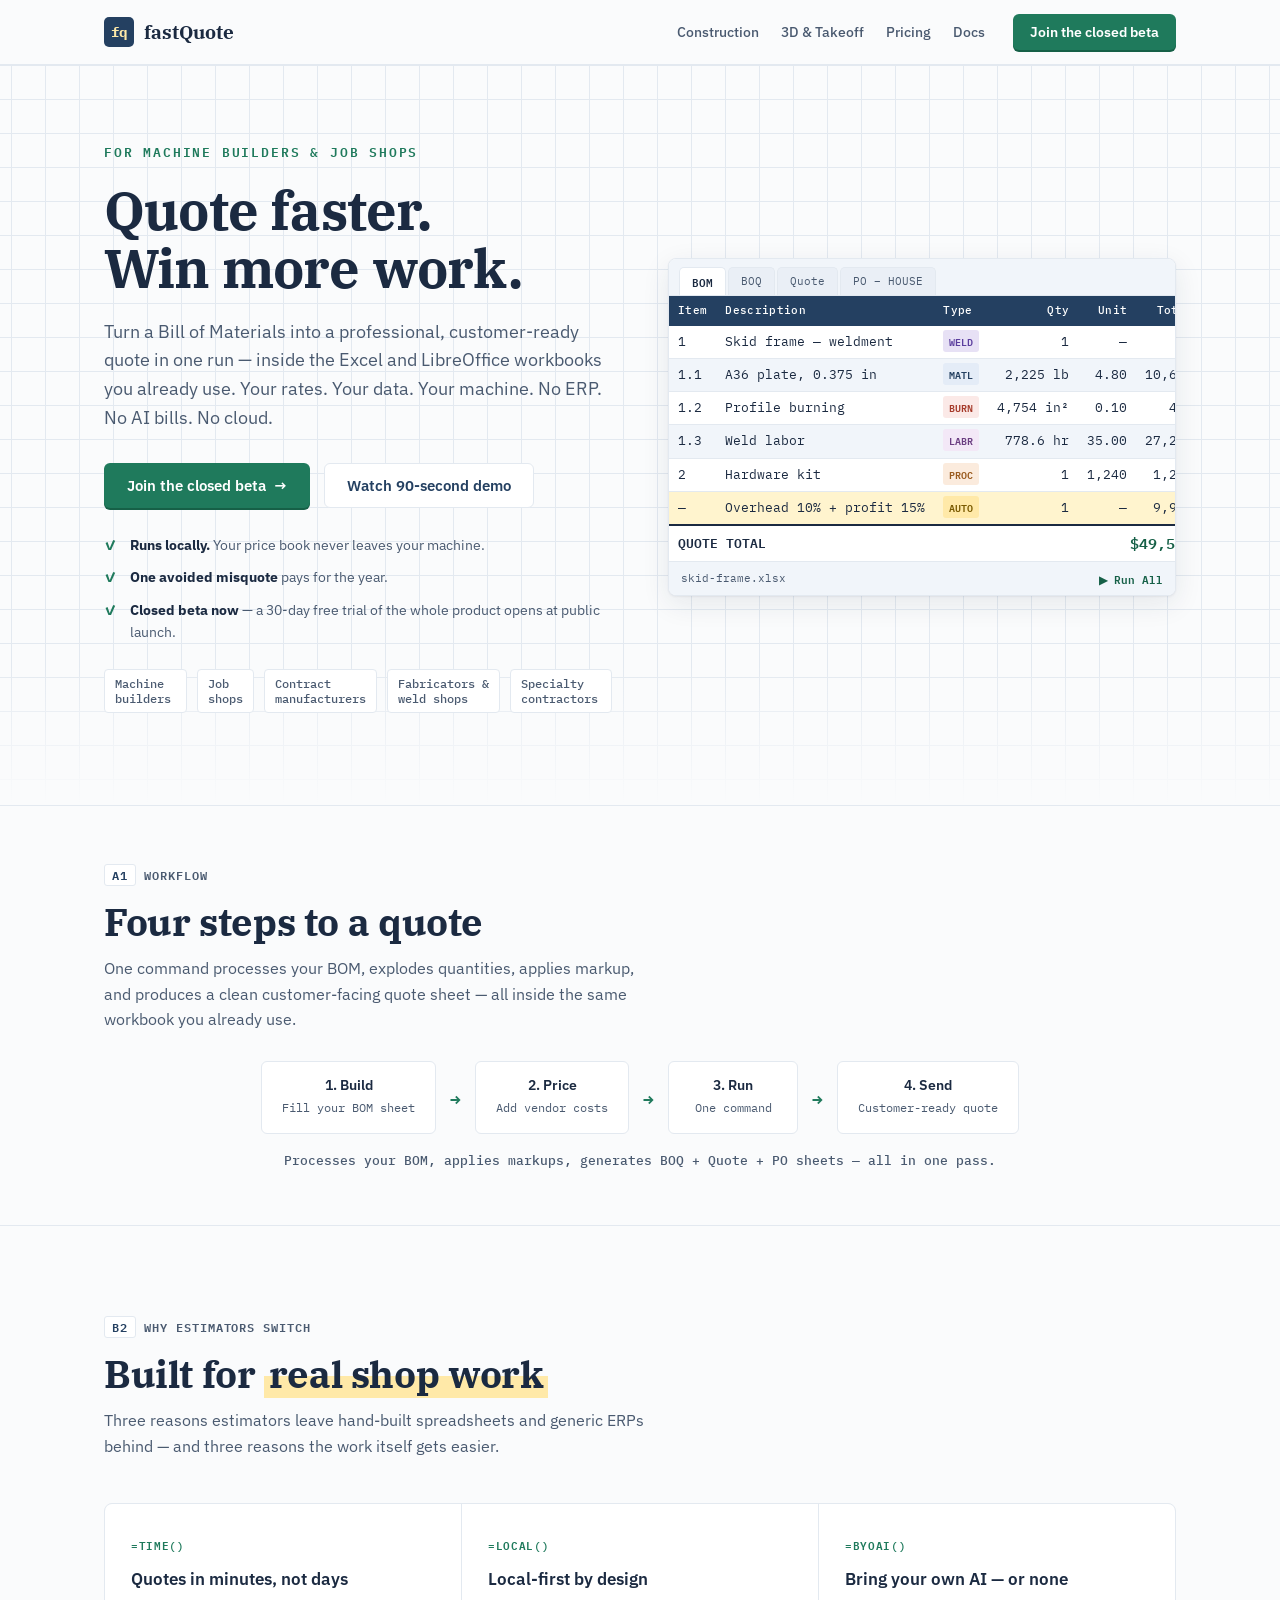
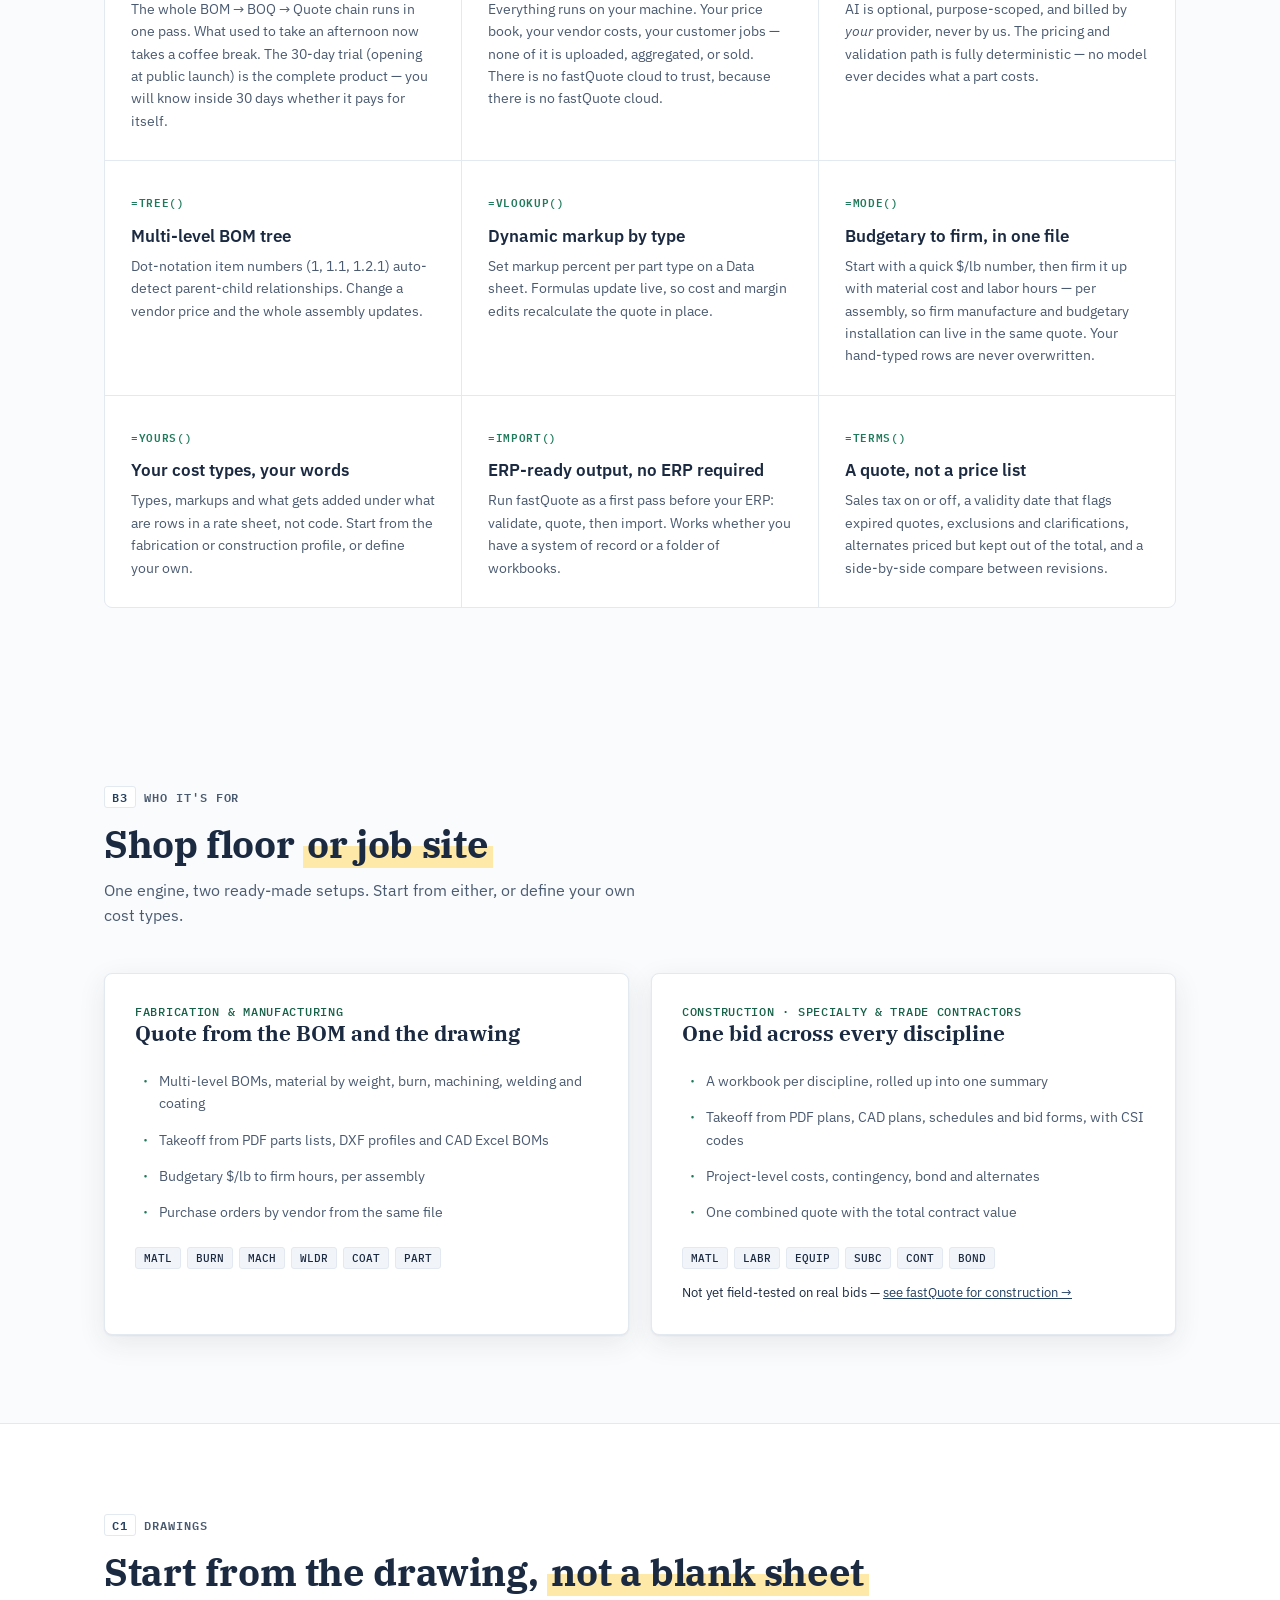
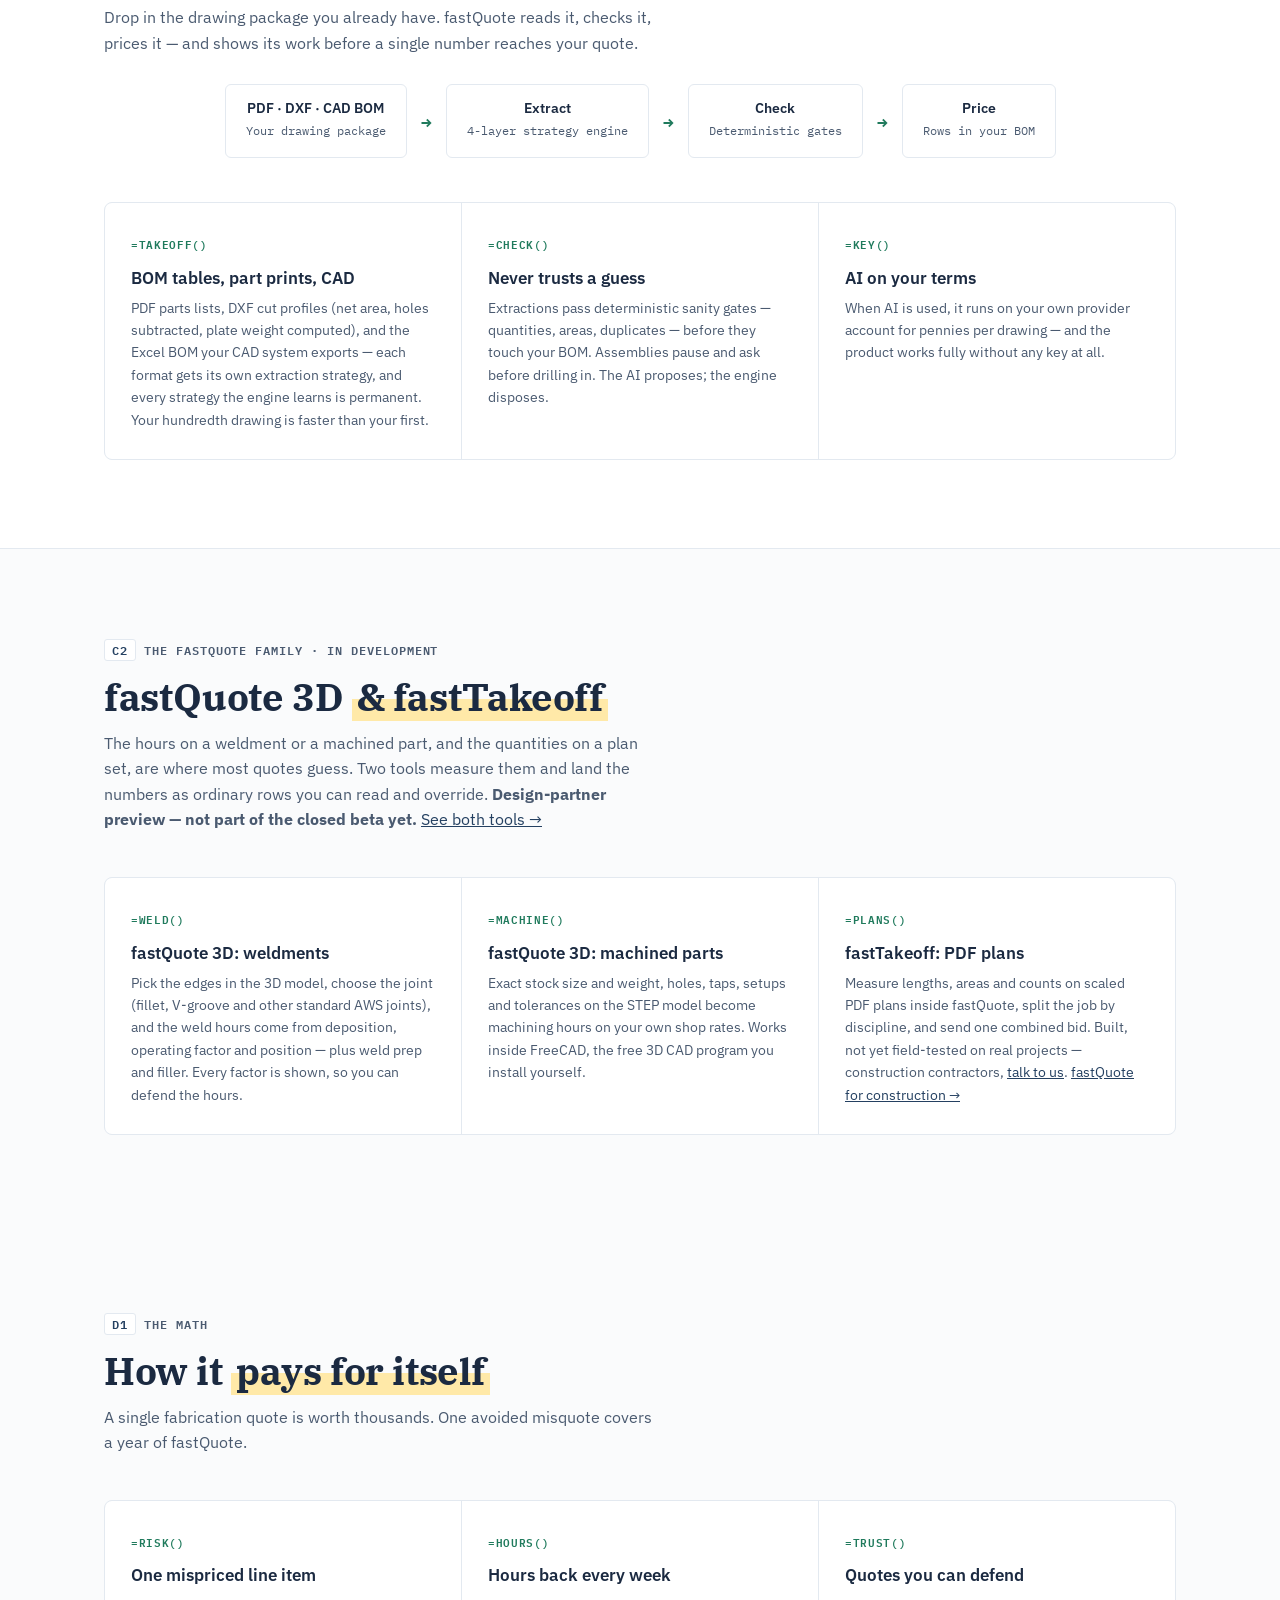
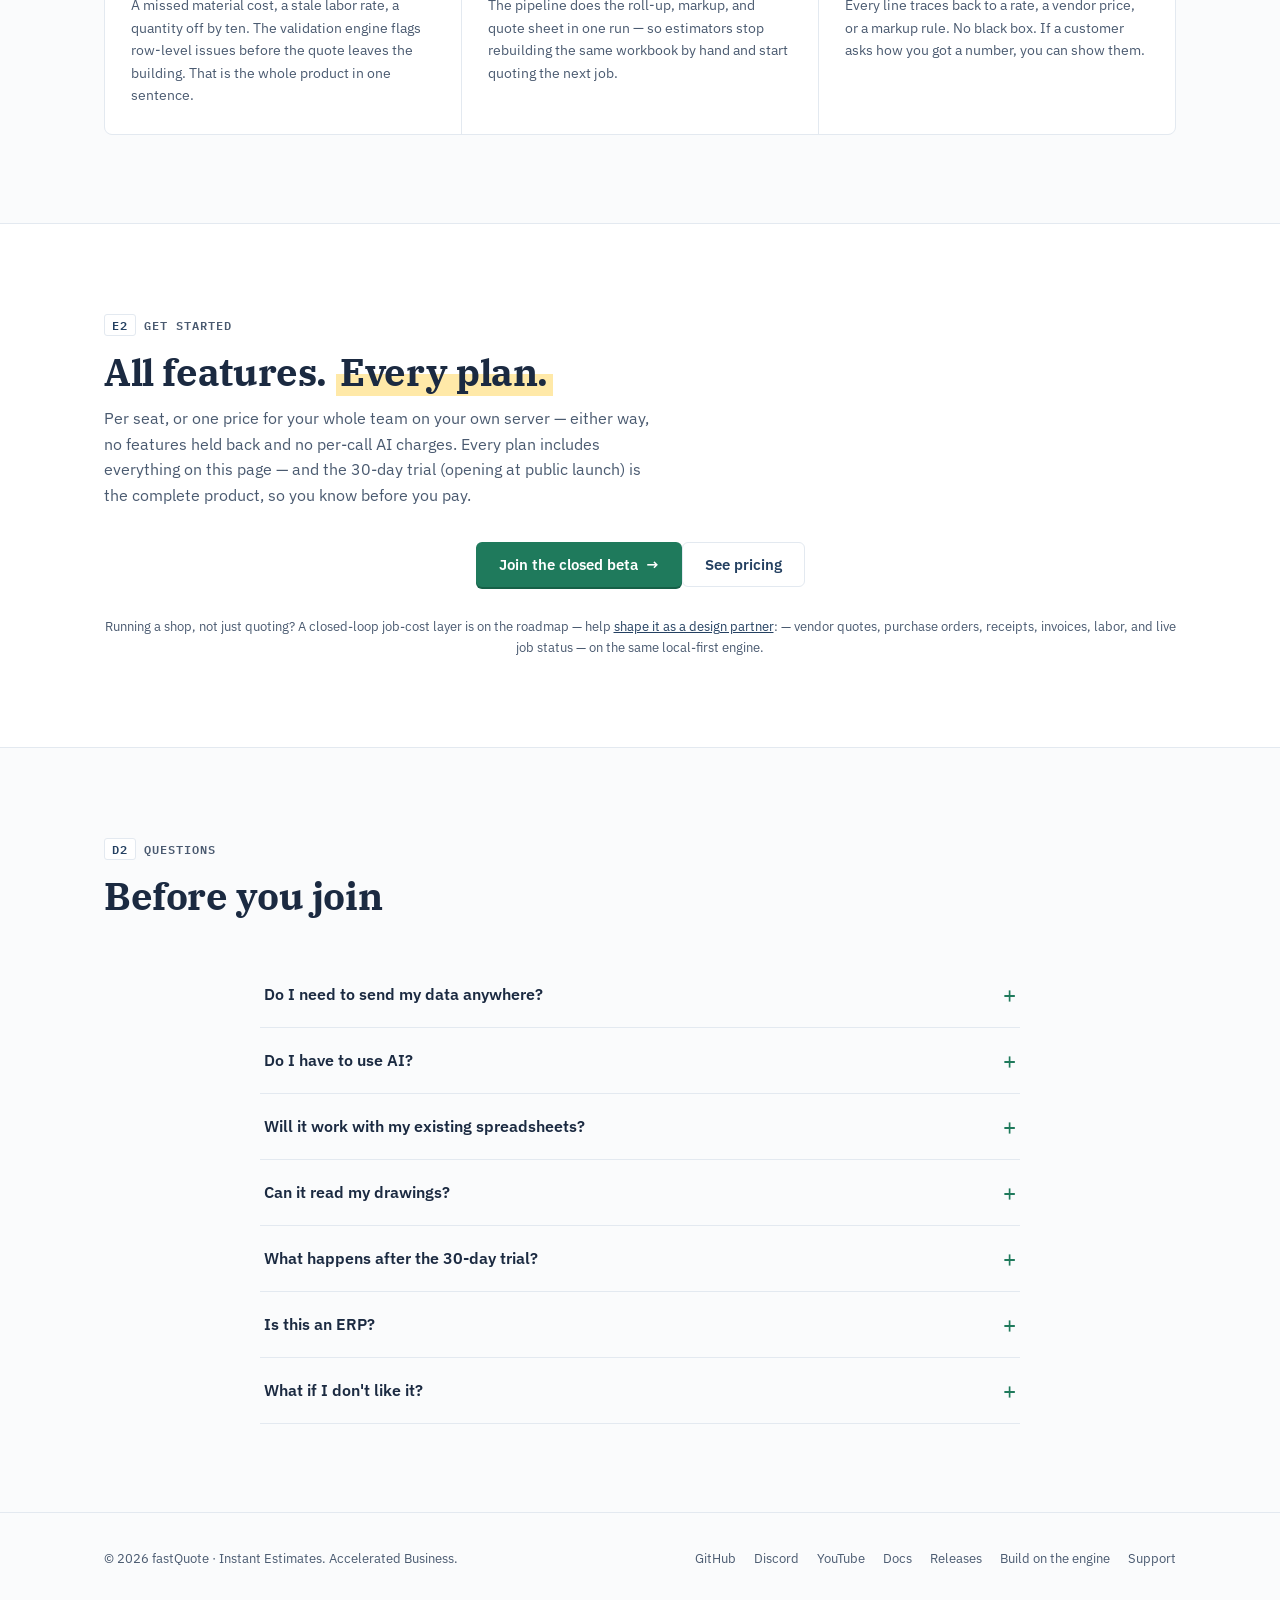
==== commit c3f5271d: "Construction: dedicated page, home-page trades section, nav link Co-Authored-By: Claude Opus 5.5 <no" ====
--- a/index.html
+++ b/index.html
@@ -19,6 +19,7 @@
   <div class="wrap nav">
     <a class="logo" href="index.html"><span class="mark">fq</span>fastQuote</a>
     <nav class="nav-links" aria-label="Site">
+      <a href="construction.html">Construction</a>
       <a href="tools.html">3D &amp; Takeoff</a>
       <a href="pricing.html">Pricing</a>
       <a href="docs.html">Docs</a>
@@ -44,7 +45,7 @@
         <span><b>Closed beta now</b> — a 30-day free trial of the whole product opens at public launch.</span>
       </div>
       <div class="suite-badges">
-        <span>Machine builders</span><span>Job shops</span><span>Contract manufacturers</span><span>Fabricators &amp; weld shops</span>
+        <span>Machine builders</span><span>Job shops</span><span>Contract manufacturers</span><span>Fabricators &amp; weld shops</span><span>Specialty contractors</span>
       </div>
     </div>
     <div class="hero-sheet" aria-label="Example: fastQuote pricing a weldment automatically">
@@ -154,6 +155,40 @@
   </div>
 </section>
 
+<!-- Who it's for: fabrication + construction -->
+<section>
+  <div class="wrap">
+    <span class="cellref" data-ref="B3">WHO IT'S FOR</span>
+    <h2>Shop floor <span class="hl">or job site</span></h2>
+    <p class="sub">One engine, two ready-made setups. Start from either, or define your own cost types.</p>
+    <div class="profiles">
+      <div class="profile">
+        <div class="who">Fabrication &amp; manufacturing</div>
+        <h3>Quote from the BOM and the drawing</h3>
+        <ul>
+          <li>Multi-level BOMs, material by weight, burn, machining, welding and coating</li>
+          <li>Takeoff from PDF parts lists, DXF profiles and CAD Excel BOMs</li>
+          <li>Budgetary $/lb to firm hours, per assembly</li>
+          <li>Purchase orders by vendor from the same file</li>
+        </ul>
+        <div class="types"><span>MATL</span><span>BURN</span><span>MACH</span><span>WLDR</span><span>COAT</span><span>PART</span></div>
+      </div>
+      <div class="profile">
+        <div class="who">Construction &middot; specialty &amp; trade contractors</div>
+        <h3>One bid across every discipline</h3>
+        <ul>
+          <li>A workbook per discipline, rolled up into one summary</li>
+          <li>Takeoff from PDF plans, CAD plans, schedules and bid forms, with CSI codes</li>
+          <li>Project-level costs, contingency, bond and alternates</li>
+          <li>One combined quote with the total contract value</li>
+        </ul>
+        <div class="types"><span>MATL</span><span>LABR</span><span>EQUIP</span><span>SUBC</span><span>CONT</span><span>BOND</span></div>
+        <p style="font-size:13px;margin-top:14px;">Not yet field-tested on real bids &mdash; <a href="construction.html">see fastQuote for construction &rarr;</a></p>
+      </div>
+    </div>
+  </div>
+</section>
+
 <!-- Drawing takeoff -->
 <section class="section-alt">
   <div class="wrap">
@@ -209,7 +244,7 @@
       <div class="feat">
         <span class="fx mono">=PLANS()</span>
         <h3>fastTakeoff: PDF plans</h3>
-        <p>Measure lengths, areas and counts on scaled PDF plans inside fastQuote, split the job by discipline, and send one combined bid. Built, not yet field-tested on real projects &mdash; construction contractors, <a href="mailto:support@fastquote.app?subject=Construction%20design%20partner">talk to us</a>.</p>
+        <p>Measure lengths, areas and counts on scaled PDF plans inside fastQuote, split the job by discipline, and send one combined bid. Built, not yet field-tested on real projects &mdash; construction contractors, <a href="mailto:support@fastquote.app?subject=Construction%20design%20partner">talk to us</a>. <a href="construction.html">fastQuote for construction &rarr;</a></p>
       </div>
     </div>
   </div>
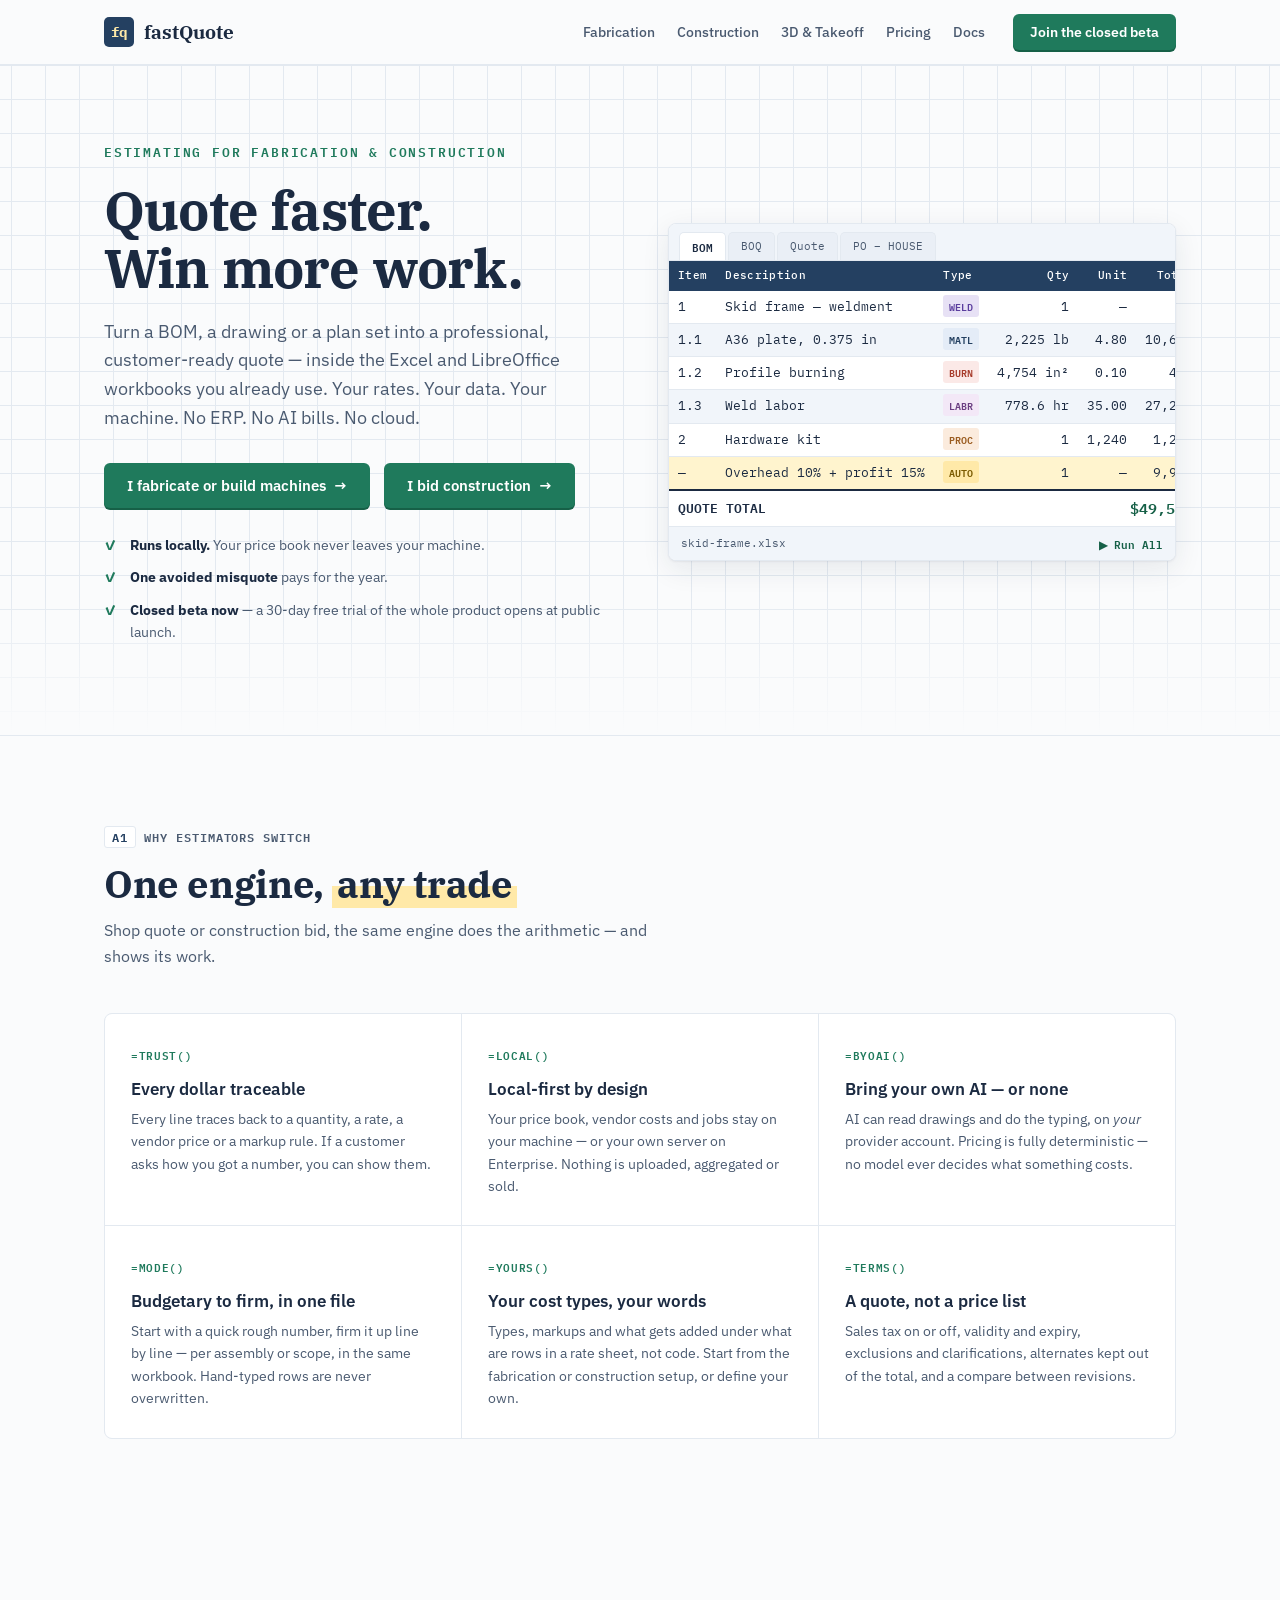
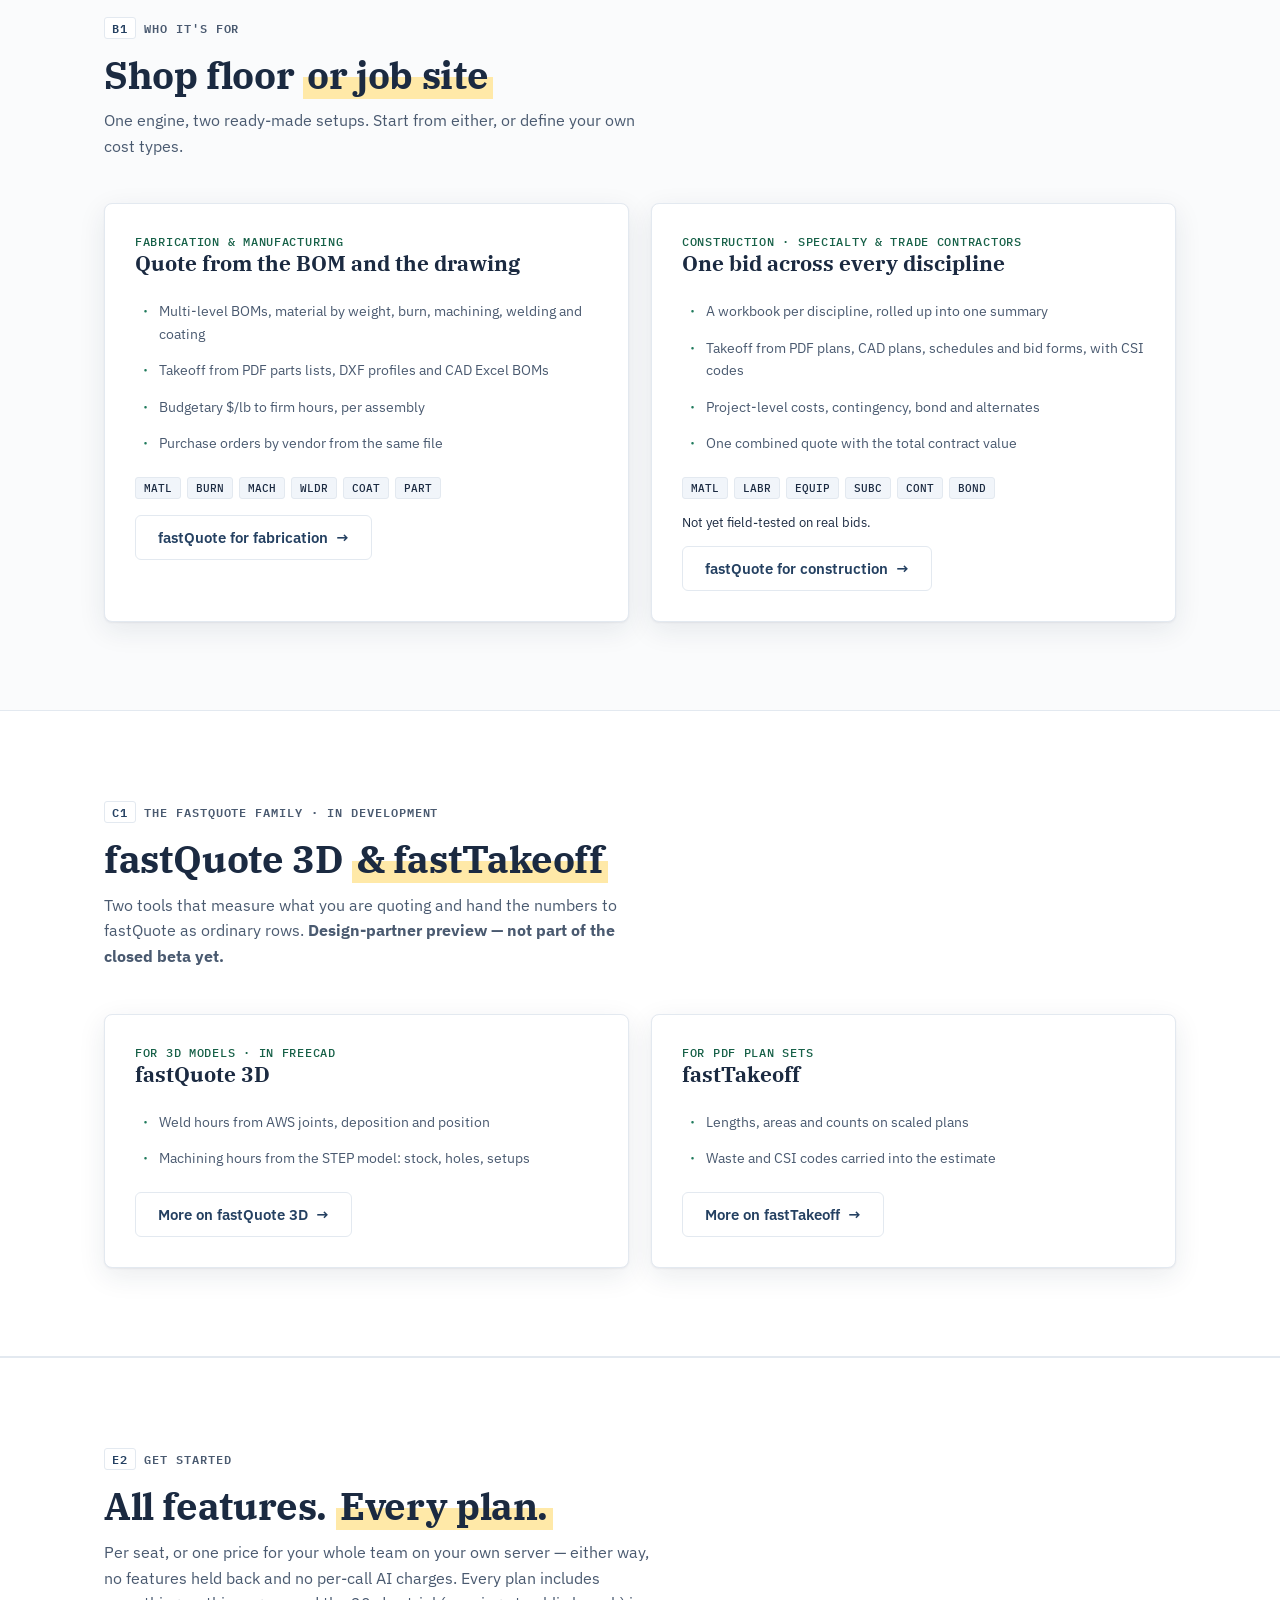
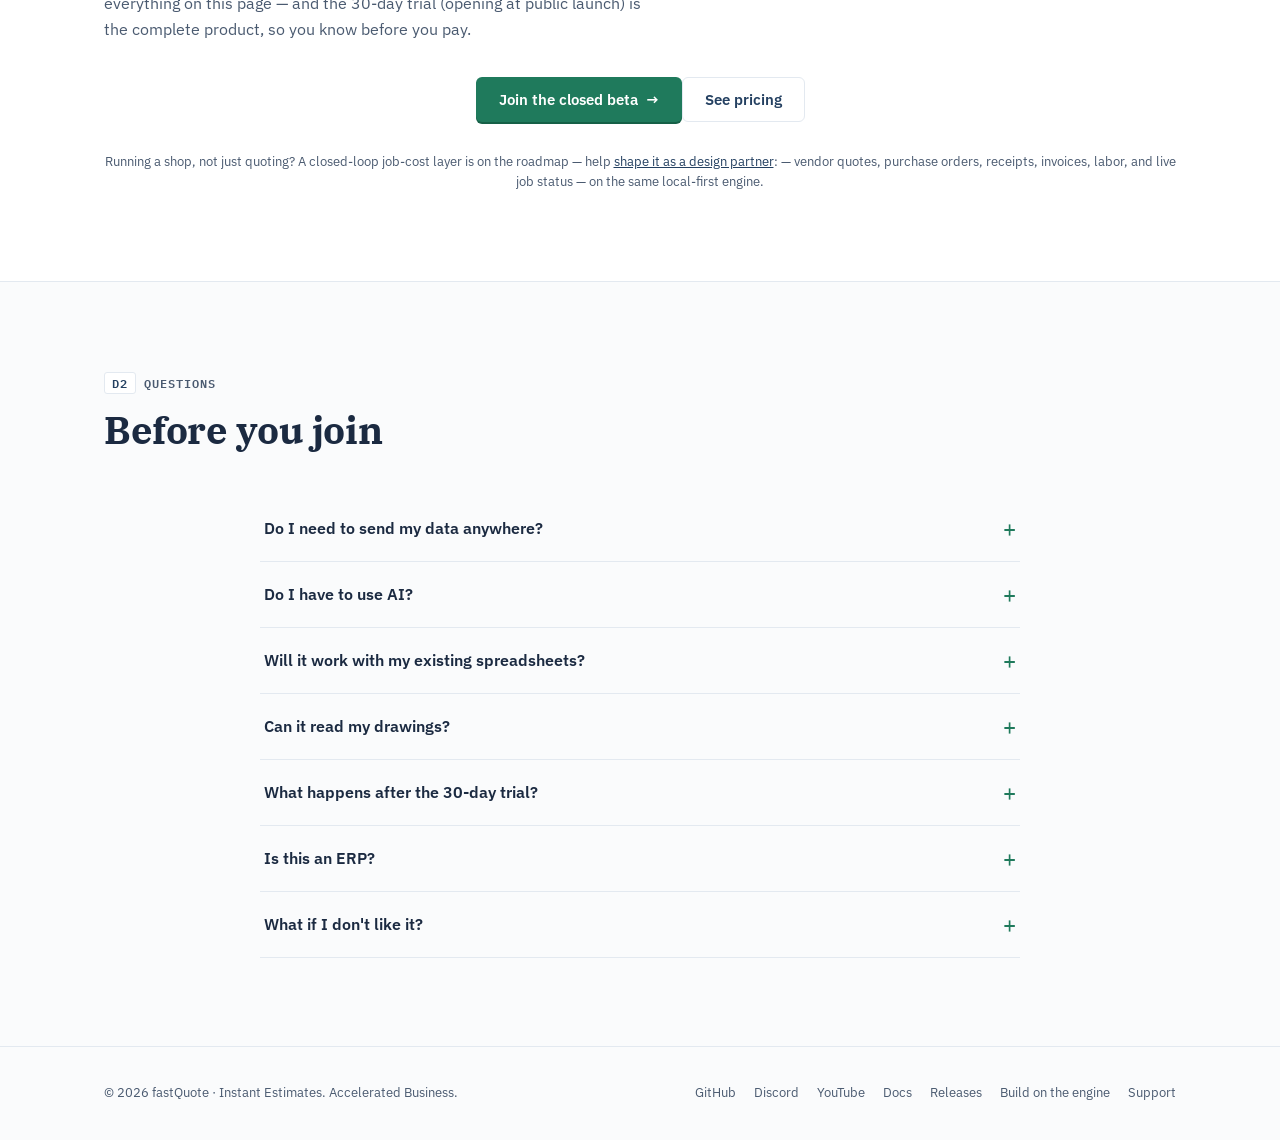
==== commit be6bb978: "Split site by audience: home chooser, fabrication and construction pages - index.html: short trade-n" ====
--- a/index.html
+++ b/index.html
@@ -19,6 +19,7 @@
   <div class="wrap nav">
     <a class="logo" href="index.html"><span class="mark">fq</span>fastQuote</a>
     <nav class="nav-links" aria-label="Site">
+      <a href="fabrication.html">Fabrication</a>
       <a href="construction.html">Construction</a>
       <a href="tools.html">3D &amp; Takeoff</a>
       <a href="pricing.html">Pricing</a>
@@ -32,20 +33,17 @@
 <section class="hero">
   <div class="wrap">
     <div>
-      <div class="tagline">FOR MACHINE BUILDERS &amp; JOB SHOPS</div>
+      <div class="tagline">ESTIMATING FOR FABRICATION &amp; CONSTRUCTION</div>
       <h1>Quote faster.<br>Win more work.</h1>
-      <p class="lede">Turn a Bill of Materials into a professional, customer-ready quote in one run — inside the Excel and LibreOffice workbooks you already use. Your rates. Your data. Your machine. No ERP. No AI bills. No cloud.</p>
+      <p class="lede">Turn a BOM, a drawing or a plan set into a professional, customer-ready quote &mdash; inside the Excel and LibreOffice workbooks you already use. Your rates. Your data. Your machine. No ERP. No AI bills. No cloud.</p>
       <div class="cta-row">
-        <a class="btn btn-primary" data-link="beta" href="#">Join the closed beta <span class="arrow">&rarr;</span></a>
-        <a class="btn btn-ghost" data-link="youtube" href="#">Watch 90-second demo</a>
+        <a class="btn btn-primary" href="fabrication.html">I fabricate or build machines <span class="arrow">&rarr;</span></a>
+        <a class="btn btn-primary" href="construction.html">I bid construction <span class="arrow">&rarr;</span></a>
       </div>
       <div class="trust-strip">
         <span><b>Runs locally.</b> Your price book never leaves your machine.</span>
         <span><b>One avoided misquote</b> pays for the year.</span>
         <span><b>Closed beta now</b> — a 30-day free trial of the whole product opens at public launch.</span>
-      </div>
-      <div class="suite-badges">
-        <span>Machine builders</span><span>Job shops</span><span>Contract manufacturers</span><span>Fabricators &amp; weld shops</span><span>Specialty contractors</span>
       </div>
     </div>
     <div class="hero-sheet" aria-label="Example: fastQuote pricing a weldment automatically">
@@ -80,76 +78,42 @@
     </div>
   </div>
 </section>
-<!-- Pipeline -->
-<section class="pipeline">
-  <div class="wrap">
-    <span class="cellref" data-ref="A1">WORKFLOW</span>
-    <h2>Four steps to a quote</h2>
-    <p class="sub">One command processes your BOM, explodes quantities, applies markup, and produces a clean customer-facing quote sheet &mdash; all inside the same workbook you already use.</p>
-    <div class="pipe-row" style="margin-top:28px;">
-      <div class="pipe"><b>1. Build</b><small>Fill your BOM sheet</small></div>
-      <span class="pipe-arrow">&rarr;</span>
-      <div class="pipe"><b>2. Price</b><small>Add vendor costs</small></div>
-      <span class="pipe-arrow">&rarr;</span>
-      <div class="pipe"><b>3. Run</b><small>One command</small></div>
-      <span class="pipe-arrow">&rarr;</span>
-      <div class="pipe"><b>4. Send</b><small>Customer-ready quote</small></div>
-    </div>
-    <p class="pipe-note">Processes your BOM, applies markups, generates BOQ + Quote + PO sheets — all in one pass.</p>
-  </div>
-</section>
-
 <!-- Features -->
 <section>
   <div class="wrap">
-    <span class="cellref" data-ref="B2">WHY ESTIMATORS SWITCH</span>
-    <h2>Built for <span class="hl">real shop work</span></h2>
-    <p class="sub">Three reasons estimators leave hand-built spreadsheets and generic ERPs behind — and three reasons the work itself gets easier.</p>
+    <span class="cellref" data-ref="A1">WHY ESTIMATORS SWITCH</span>
+    <h2>One engine, <span class="hl">any trade</span></h2>
+    <p class="sub">Shop quote or construction bid, the same engine does the arithmetic &mdash; and shows its work.</p>
     <div class="feat-grid">
       <div class="feat">
-        <span class="fx mono">=TIME()</span>
-        <h3>Quotes in minutes, not days</h3>
-        <p>The whole BOM &rarr; BOQ &rarr; Quote chain runs in one pass. What used to take an afternoon now takes a coffee break. The 30-day trial (opening at public launch) is the complete product — you will know inside 30 days whether it pays for itself.</p>
+        <span class="fx mono">=TRUST()</span>
+        <h3>Every dollar traceable</h3>
+        <p>Every line traces back to a quantity, a rate, a vendor price or a markup rule. If a customer asks how you got a number, you can show them.</p>
       </div>
       <div class="feat">
         <span class="fx mono">=LOCAL()</span>
         <h3>Local-first by design</h3>
-        <p>Everything runs on your machine. Your price book, your vendor costs, your customer jobs — none of it is uploaded, aggregated, or sold. There is no fastQuote cloud to trust, because there is no fastQuote cloud.</p>
+        <p>Your price book, vendor costs and jobs stay on your machine &mdash; or your own server on Enterprise. Nothing is uploaded, aggregated or sold.</p>
       </div>
       <div class="feat">
         <span class="fx mono">=BYOAI()</span>
         <h3>Bring your own AI &mdash; or none</h3>
-        <p>AI is optional, purpose-scoped, and billed by <em>your</em> provider, never by us. The pricing and validation path is fully deterministic — no model ever decides what a part costs.</p>
-      </div>
-      <div class="feat">
-        <span class="fx mono">=TREE()</span>
-        <h3>Multi-level BOM tree</h3>
-        <p>Dot-notation item numbers (1, 1.1, 1.2.1) auto-detect parent-child relationships. Change a vendor price and the whole assembly updates.</p>
-      </div>
-      <div class="feat">
-        <span class="fx mono">=VLOOKUP()</span>
-        <h3>Dynamic markup by type</h3>
-        <p>Set markup percent per part type on a Data sheet. Formulas update live, so cost and margin edits recalculate the quote in place.</p>
+        <p>AI can read drawings and do the typing, on <em>your</em> provider account. Pricing is fully deterministic &mdash; no model ever decides what something costs.</p>
       </div>
       <div class="feat">
         <span class="fx mono">=MODE()</span>
         <h3>Budgetary to firm, in one file</h3>
-        <p>Start with a quick $/lb number, then firm it up with material cost and labor hours &mdash; per assembly, so firm manufacture and budgetary installation can live in the same quote. Your hand-typed rows are never overwritten.</p>
+        <p>Start with a quick rough number, firm it up line by line &mdash; per assembly or scope, in the same workbook. Hand-typed rows are never overwritten.</p>
       </div>
       <div class="feat">
         <span class="fx mono">=YOURS()</span>
         <h3>Your cost types, your words</h3>
-        <p>Types, markups and what gets added under what are rows in a rate sheet, not code. Start from the fabrication or construction profile, or define your own.</p>
-      </div>
-      <div class="feat">
-        <span class="fx mono">=IMPORT()</span>
-        <h3>ERP-ready output, no ERP required</h3>
-        <p>Run fastQuote as a first pass before your ERP: validate, quote, then import. Works whether you have a system of record or a folder of workbooks.</p>
+        <p>Types, markups and what gets added under what are rows in a rate sheet, not code. Start from the fabrication or construction setup, or define your own.</p>
       </div>
       <div class="feat">
         <span class="fx mono">=TERMS()</span>
         <h3>A quote, not a price list</h3>
-        <p>Sales tax on or off, a validity date that flags expired quotes, exclusions and clarifications, alternates priced but kept out of the total, and a side-by-side compare between revisions.</p>
+        <p>Sales tax on or off, validity and expiry, exclusions and clarifications, alternates kept out of the total, and a compare between revisions.</p>
       </div>
     </div>
   </div>
@@ -158,7 +122,7 @@
 <!-- Who it's for: fabrication + construction -->
 <section>
   <div class="wrap">
-    <span class="cellref" data-ref="B3">WHO IT'S FOR</span>
+    <span class="cellref" data-ref="B1">WHO IT'S FOR</span>
     <h2>Shop floor <span class="hl">or job site</span></h2>
     <p class="sub">One engine, two ready-made setups. Start from either, or define your own cost types.</p>
     <div class="profiles">
@@ -172,6 +136,7 @@
           <li>Purchase orders by vendor from the same file</li>
         </ul>
         <div class="types"><span>MATL</span><span>BURN</span><span>MACH</span><span>WLDR</span><span>COAT</span><span>PART</span></div>
+        <p style="margin-top:16px;"><a class="btn btn-ghost" href="fabrication.html">fastQuote for fabrication <span class="arrow">&rarr;</span></a></p>
       </div>
       <div class="profile">
         <div class="who">Construction &middot; specialty &amp; trade contractors</div>
@@ -183,94 +148,37 @@
           <li>One combined quote with the total contract value</li>
         </ul>
         <div class="types"><span>MATL</span><span>LABR</span><span>EQUIP</span><span>SUBC</span><span>CONT</span><span>BOND</span></div>
-        <p style="font-size:13px;margin-top:14px;">Not yet field-tested on real bids &mdash; <a href="construction.html">see fastQuote for construction &rarr;</a></p>
-      </div>
-    </div>
-  </div>
-</section>
-
-<!-- Drawing takeoff -->
+        <p style="font-size:13px;margin-top:14px;">Not yet field-tested on real bids.</p>
+        <p style="margin-top:12px;"><a class="btn btn-ghost" href="construction.html">fastQuote for construction <span class="arrow">&rarr;</span></a></p>
+      </div>
+    </div>
+  </div>
+</section>
+
+<!-- 3D & Takeoff teaser -->
 <section class="section-alt">
   <div class="wrap">
-    <span class="cellref" data-ref="C1">DRAWINGS</span>
-    <h2>Start from the drawing, <span class="hl">not a blank sheet</span></h2>
-    <p class="sub">Drop in the drawing package you already have. fastQuote reads it, checks it, prices it — and shows its work before a single number reaches your quote.</p>
-    <div class="pipe-row" style="margin-top:28px;">
-      <div class="pipe"><b>PDF &middot; DXF &middot; CAD BOM</b><small>Your drawing package</small></div>
-      <span class="pipe-arrow">&rarr;</span>
-      <div class="pipe"><b>Extract</b><small>4-layer strategy engine</small></div>
-      <span class="pipe-arrow">&rarr;</span>
-      <div class="pipe"><b>Check</b><small>Deterministic gates</small></div>
-      <span class="pipe-arrow">&rarr;</span>
-      <div class="pipe"><b>Price</b><small>Rows in your BOM</small></div>
-    </div>
-    <div class="feat-grid">
-      <div class="feat">
-        <span class="fx mono">=TAKEOFF()</span>
-        <h3>BOM tables, part prints, CAD</h3>
-        <p>PDF parts lists, DXF cut profiles (net area, holes subtracted, plate weight computed), and the Excel BOM your CAD system exports — each format gets its own extraction strategy, and every strategy the engine learns is permanent. Your hundredth drawing is faster than your first.</p>
-      </div>
-      <div class="feat">
-        <span class="fx mono">=CHECK()</span>
-        <h3>Never trusts a guess</h3>
-        <p>Extractions pass deterministic sanity gates — quantities, areas, duplicates — before they touch your BOM. Assemblies pause and ask before drilling in. The AI proposes; the engine disposes.</p>
-      </div>
-      <div class="feat">
-        <span class="fx mono">=KEY()</span>
-        <h3>AI on your terms</h3>
-        <p>When AI is used, it runs on your own provider account for pennies per drawing — and the product works fully without any key at all.</p>
-      </div>
-    </div>
-  </div>
-</section>
-
-<!-- In development: 3D part prep + weldments (not in the closed beta) -->
-<section>
-  <div class="wrap">
-    <span class="cellref" data-ref="C2">THE FASTQUOTE FAMILY &middot; IN DEVELOPMENT</span>
+    <span class="cellref" data-ref="C1">THE FASTQUOTE FAMILY &middot; IN DEVELOPMENT</span>
     <h2>fastQuote 3D <span class="hl">&amp; fastTakeoff</span></h2>
-    <p class="sub">The hours on a weldment or a machined part, and the quantities on a plan set, are where most quotes guess. Two tools measure them and land the numbers as ordinary rows you can read and override. <b>Design-partner preview &mdash; not part of the closed beta yet.</b> <a href="tools.html">See both tools &rarr;</a></p>
-    <div class="feat-grid">
-      <div class="feat">
-        <span class="fx mono">=WELD()</span>
-        <h3>fastQuote 3D: weldments</h3>
-        <p>Pick the edges in the 3D model, choose the joint (fillet, V-groove and other standard AWS joints), and the weld hours come from deposition, operating factor and position &mdash; plus weld prep and filler. Every factor is shown, so you can defend the hours.</p>
-      </div>
-      <div class="feat">
-        <span class="fx mono">=MACHINE()</span>
-        <h3>fastQuote 3D: machined parts</h3>
-        <p>Exact stock size and weight, holes, taps, setups and tolerances on the STEP model become machining hours on your own shop rates. Works inside FreeCAD, the free 3D CAD program you install yourself.</p>
-      </div>
-      <div class="feat">
-        <span class="fx mono">=PLANS()</span>
-        <h3>fastTakeoff: PDF plans</h3>
-        <p>Measure lengths, areas and counts on scaled PDF plans inside fastQuote, split the job by discipline, and send one combined bid. Built, not yet field-tested on real projects &mdash; construction contractors, <a href="mailto:support@fastquote.app?subject=Construction%20design%20partner">talk to us</a>. <a href="construction.html">fastQuote for construction &rarr;</a></p>
-      </div>
-    </div>
-  </div>
-</section>
-
-<!-- The math -->
-<section>
-  <div class="wrap">
-    <span class="cellref" data-ref="D1">THE MATH</span>
-    <h2>How it <span class="hl">pays for itself</span></h2>
-    <p class="sub">A single fabrication quote is worth thousands. One avoided misquote covers a year of fastQuote.</p>
-    <div class="feat-grid">
-      <div class="feat">
-        <span class="fx mono">=RISK()</span>
-        <h3>One mispriced line item</h3>
-        <p>A missed material cost, a stale labor rate, a quantity off by ten. The validation engine flags row-level issues before the quote leaves the building. That is the whole product in one sentence.</p>
-      </div>
-      <div class="feat">
-        <span class="fx mono">=HOURS()</span>
-        <h3>Hours back every week</h3>
-        <p>The pipeline does the roll-up, markup, and quote sheet in one run — so estimators stop rebuilding the same workbook by hand and start quoting the next job.</p>
-      </div>
-      <div class="feat">
-        <span class="fx mono">=TRUST()</span>
-        <h3>Quotes you can defend</h3>
-        <p>Every line traces back to a rate, a vendor price, or a markup rule. No black box. If a customer asks how you got a number, you can show them.</p>
+    <p class="sub">Two tools that measure what you are quoting and hand the numbers to fastQuote as ordinary rows. <b>Design-partner preview &mdash; not part of the closed beta yet.</b></p>
+    <div class="profiles">
+      <div class="profile">
+        <div class="who">For 3D models &middot; in FreeCAD</div>
+        <h3>fastQuote 3D</h3>
+        <ul>
+          <li>Weld hours from AWS joints, deposition and position</li>
+          <li>Machining hours from the STEP model: stock, holes, setups</li>
+        </ul>
+        <p style="margin-top:16px;"><a class="btn btn-ghost" href="tools.html#fastquote-3d">More on fastQuote 3D <span class="arrow">&rarr;</span></a></p>
+      </div>
+      <div class="profile">
+        <div class="who">For PDF plan sets</div>
+        <h3>fastTakeoff</h3>
+        <ul>
+          <li>Lengths, areas and counts on scaled plans</li>
+          <li>Waste and CSI codes carried into the estimate</li>
+        </ul>
+        <p style="margin-top:16px;"><a class="btn btn-ghost" href="tools.html#fasttakeoff">More on fastTakeoff <span class="arrow">&rarr;</span></a></p>
       </div>
     </div>
   </div>
@@ -310,7 +218,7 @@
       </details>
       <details class="qa">
         <summary>Can it read my drawings?</summary>
-        <p>Yes — PDF BOM tables and part prints, DXF cut profiles, and the Excel BOM your CAD system exports. The 4-layer takeoff engine extracts, checks, and prices rows into your BOM, and every assembly drill-down asks before it goes deeper. Deterministic checks decide what is trusted — never a model's self-confidence. 3D models (STEP) through <a href="tools.html#fastquote-3d">fastQuote 3D</a> and PDF construction plans through <a href="tools.html#fasttakeoff">fastTakeoff</a> are in development and not part of the closed beta yet.</p>
+        <p>Yes. For fabrication: PDF BOM tables and part prints, DXF cut profiles, and the Excel BOM your CAD system exports. For construction: CAD (DXF) plans, schedules and bid forms. The 4-layer takeoff engine extracts, checks, and prices rows into your BOM, and every assembly drill-down asks before it goes deeper. Deterministic checks decide what is trusted — never a model's self-confidence. 3D models (STEP) through <a href="tools.html#fastquote-3d">fastQuote 3D</a> and PDF construction plans through <a href="tools.html#fasttakeoff">fastTakeoff</a> are in development and not part of the closed beta yet.</p>
       </details>
       <details class="qa">
         <summary>What happens after the 30-day trial?</summary>
--- a/style.css
+++ b/style.css
@@ -114,7 +114,8 @@
 .hero p.lede{color:var(--ink-soft);font-size:18px;margin:20px 0 30px;max-width:46ch}
 .hero .cta-row{display:flex;gap:14px;flex-wrap:wrap;align-items:center}
 .trial-note{font:500 13px var(--mono);color:var(--ink-soft)}
-.suite-badges{display:flex;gap:10px;margin-top:26px}
+.suite-badges{display:flex;flex-wrap:wrap;gap:10px;margin-top:26px}
+.suite-badges span{white-space:nowrap}
 .suite-badges span{
   font:500 12px var(--mono);color:var(--ink-soft);
   background:var(--white);border:1px solid var(--grid);
